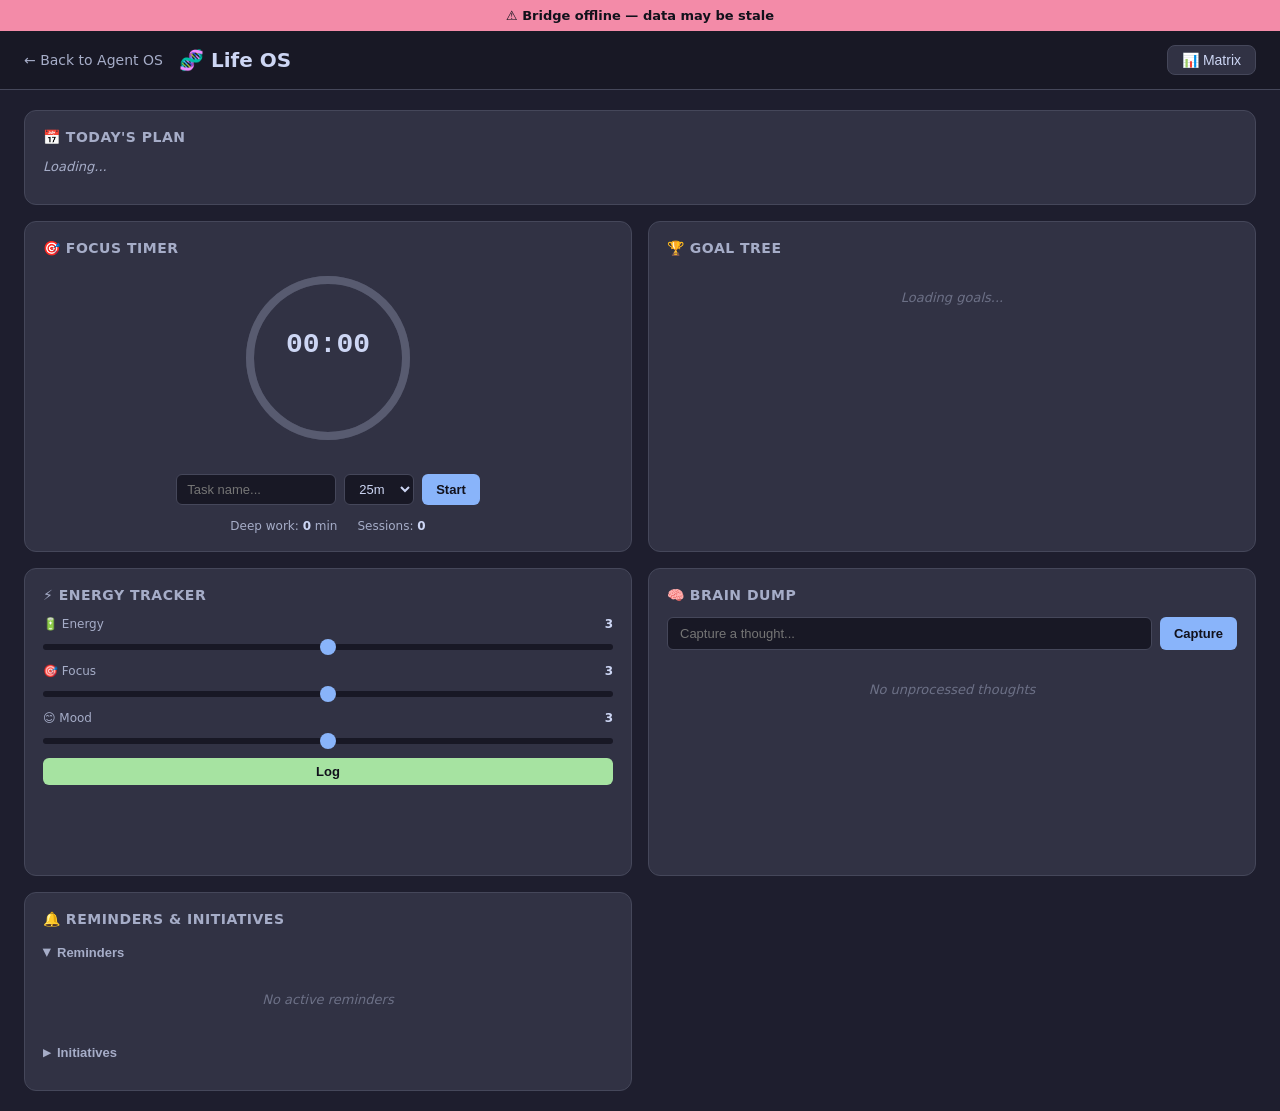
==== life.html @ 2ce08d7e "cache bust 1773994057" ====
<!DOCTYPE html>
<html lang="en">
<head>
<meta charset="UTF-8">
<meta name="viewport" content="width=device-width, initial-scale=1.0">
<title>🧬 Life OS</title>
<style>
*, *::before, *::after { box-sizing: border-box; margin: 0; padding: 0; }

:root {
  --base: #1e1e2e; --mantle: #181825; --crust: #11111b;
  --surface0: #313244; --surface1: #45475a; --surface2: #585b70;
  --text: #cdd6f4; --subtext: #a6adc8; --overlay: #6c7086;
  --blue: #89b4fa; --green: #a6e3a1; --red: #f38ba8;
  --purple: #cba6f7; --yellow: #f9e2af; --peach: #fab387;
  --teal: #94e2d5; --pink: #f5c2e7;
}

body {
  font-family: system-ui, -apple-system, sans-serif;
  background: var(--base); color: var(--text);
  min-height: 100vh;
}

/* ── Header ─────────────────────────────────────── */
.header {
  display: flex; align-items: center; gap: 16px;
  padding: 14px 24px; background: var(--mantle);
  border-bottom: 1px solid var(--surface1);
  position: sticky; top: 0; z-index: 100;
}
.header .back { color: var(--subtext); text-decoration: none; font-size: 14px; }
.header .back:hover { color: var(--text); }
.header .title { font-size: 20px; font-weight: 700; flex: 1; }
.header .matrix-btn {
  background: var(--surface0); border: 1px solid var(--surface1);
  color: var(--text); padding: 6px 14px; border-radius: 8px;
  cursor: pointer; font-size: 14px; transition: background .15s;
}
.header .matrix-btn:hover { background: var(--surface1); }
.header .matrix-btn.active { background: var(--blue); color: var(--crust); border-color: var(--blue); }

/* ── Offline Banner ─────────────────────────────── */
.offline-banner {
  display: none; background: var(--red); color: var(--crust);
  text-align: center; padding: 8px; font-size: 13px; font-weight: 600;
}
.offline-banner.show { display: block; }

/* ── Grid ───────────────────────────────────────── */
.grid {
  display: grid; gap: 16px; padding: 20px 24px; max-width: 1400px; margin: 0 auto;
  grid-template-columns: repeat(2, 1fr);
}
.grid.matrix-mode {
  grid-template-columns: repeat(2, 1fr);
  grid-template-rows: 1fr 1fr;
  height: calc(100vh - 100px);
}
.card {
  background: var(--surface0); border: 1px solid var(--surface1);
  border-radius: 12px; padding: 18px; overflow: hidden;
}
.card.wide { grid-column: span 2; }
.card h3 {
  font-size: 14px; text-transform: uppercase; letter-spacing: .5px;
  color: var(--subtext); margin-bottom: 14px; display: flex;
  align-items: center; gap: 8px;
}
.card h3 .badge {
  background: var(--red); color: var(--crust); border-radius: 10px;
  padding: 1px 7px; font-size: 11px; font-weight: 700;
}

/* ── Today's Plan ───────────────────────────────── */
.intentions { color: var(--subtext); font-size: 13px; margin-bottom: 12px; font-style: italic; }
.timeline { display: flex; flex-direction: column; gap: 4px; }
.time-block {
  display: flex; align-items: center; gap: 10px;
  padding: 6px 10px; border-radius: 6px; font-size: 13px;
  background: var(--mantle); border-left: 3px solid var(--surface2);
  transition: all .2s;
}
.time-block.current {
  border-left-color: var(--blue); background: rgba(137,180,250,.1);
  box-shadow: 0 0 12px rgba(137,180,250,.15);
}
.time-block .time { color: var(--overlay); min-width: 90px; font-size: 12px; font-family: monospace; }
.time-block .label { flex: 1; }
.time-block .cat {
  font-size: 10px; padding: 2px 6px; border-radius: 4px;
  background: var(--surface1); color: var(--subtext);
}

/* ── Focus Timer ────────────────────────────────── */
.focus-widget { text-align: center; }
.timer-ring { margin: 0 auto 12px; }
.timer-ring circle { fill: none; stroke-linecap: round; }
.timer-ring .bg { stroke: var(--surface1); }
.timer-ring .fg { stroke: var(--surface2); transition: stroke-dashoffset .5s linear; }
.timer-ring.active .fg { stroke: var(--purple); }
@keyframes pulse-ring { 0%,100%{ opacity:.6; } 50%{ opacity:1; } }
.timer-ring.active .fg { animation: pulse-ring 2s ease-in-out infinite; }
.timer-text { font-size: 28px; font-weight: 700; font-family: monospace; }
.timer-task { color: var(--purple); font-size: 13px; margin-top: 2px; }
.focus-controls { display: flex; gap: 8px; margin-top: 12px; justify-content: center; flex-wrap: wrap; }
.focus-controls input, .focus-controls select {
  background: var(--mantle); border: 1px solid var(--surface1);
  color: var(--text); padding: 6px 10px; border-radius: 6px; font-size: 13px;
}
.focus-controls input { flex: 1; min-width: 100px; max-width: 160px; }
.focus-controls select { width: 70px; }
.btn {
  background: var(--blue); color: var(--crust); border: none;
  padding: 6px 14px; border-radius: 6px; cursor: pointer;
  font-size: 13px; font-weight: 600; transition: opacity .15s;
}
.btn:hover { opacity: .85; }
.btn.danger { background: var(--red); }
.btn.green { background: var(--green); }
.focus-stats {
  display: flex; justify-content: center; gap: 20px;
  margin-top: 14px; font-size: 12px; color: var(--subtext);
}
.focus-stats span { font-weight: 700; color: var(--text); }

/* ── Goal Tree ──────────────────────────────────── */
.goal-tree { max-height: 380px; overflow-y: auto; }
.goal-item { margin-bottom: 6px; }
.goal-header {
  display: flex; align-items: center; gap: 8px;
  cursor: pointer; padding: 5px 8px; border-radius: 6px;
  font-size: 13px; transition: background .15s;
}
.goal-header:hover { background: var(--mantle); }
.goal-chevron {
  font-size: 10px; color: var(--overlay); transition: transform .2s;
  width: 14px; text-align: center;
}
.goal-chevron.open { transform: rotate(90deg); }
.goal-name { flex: 1; }
.goal-progress-bar {
  width: 60px; height: 6px; background: var(--mantle);
  border-radius: 3px; overflow: hidden;
}
.goal-progress-bar .fill { height: 100%; border-radius: 3px; transition: width .3s; }
.goal-children { padding-left: 20px; display: none; }
.goal-children.open { display: block; }
.task-item {
  display: flex; align-items: center; gap: 8px;
  padding: 4px 8px; font-size: 12px; border-radius: 4px;
  cursor: pointer;
}
.task-item:hover { background: var(--mantle); }
.task-check { width: 14px; height: 14px; border-radius: 3px; border: 1.5px solid var(--surface2); }
.task-item.done .task-check { background: var(--green); border-color: var(--green); }
.task-item.done .task-name { text-decoration: line-through; color: var(--overlay); }
.status-dot { width: 6px; height: 6px; border-radius: 50%; }
.status-dot.active { background: var(--green); }
.status-dot.blocked { background: var(--red); }
.status-dot.pending { background: var(--overlay); }

/* ── Energy Tracker ─────────────────────────────── */
.slider-group { margin-bottom: 10px; }
.slider-label { display: flex; justify-content: space-between; font-size: 12px; color: var(--subtext); margin-bottom: 4px; }
.slider-label .val { color: var(--text); font-weight: 700; }
input[type="range"] {
  -webkit-appearance: none; width: 100%; height: 6px;
  background: var(--mantle); border-radius: 3px; outline: none;
}
input[type="range"]::-webkit-slider-thumb {
  -webkit-appearance: none; width: 16px; height: 16px;
  border-radius: 50%; background: var(--blue); cursor: pointer;
}
.sparkline-container { margin-top: 12px; }
.sparkline-container svg { width: 100%; height: 50px; }
.sparkline-container path { fill: none; stroke-width: 1.5; stroke-linecap: round; }
.energy-insight { font-size: 11px; color: var(--overlay); margin-top: 6px; font-style: italic; }

/* ── Brain Dump ─────────────────────────────────── */
.dump-input { display: flex; gap: 8px; margin-bottom: 12px; }
.dump-input input {
  flex: 1; background: var(--mantle); border: 1px solid var(--surface1);
  color: var(--text); padding: 8px 12px; border-radius: 6px; font-size: 13px;
}
.dump-list { max-height: 260px; overflow-y: auto; }
.dump-item {
  display: flex; align-items: flex-start; gap: 8px;
  padding: 8px; border-radius: 6px; margin-bottom: 4px;
  background: var(--mantle); font-size: 13px;
}
.dump-item .text { flex: 1; }
.dump-item .ts { font-size: 10px; color: var(--overlay); white-space: nowrap; }
.dump-item .actions { display: flex; gap: 4px; }
.dump-item button {
  background: none; border: none; color: var(--overlay);
  cursor: pointer; font-size: 12px; padding: 2px 4px; border-radius: 3px;
}
.dump-item button:hover { color: var(--text); background: var(--surface1); }

/* ── Reminders + Initiatives ────────────────────── */
.section-toggle {
  display: flex; align-items: center; gap: 6px;
  cursor: pointer; font-size: 13px; font-weight: 600;
  color: var(--subtext); margin-bottom: 8px; padding: 4px 0;
  border: none; background: none; width: 100%;
}
.section-toggle:hover { color: var(--text); }
.section-toggle .chevron { font-size: 10px; transition: transform .2s; }
.section-toggle .chevron.open { transform: rotate(90deg); }
.section-content { display: none; margin-bottom: 14px; }
.section-content.open { display: block; }
.reminder-item {
  display: flex; align-items: center; gap: 8px;
  padding: 6px 8px; font-size: 13px; border-radius: 4px;
  margin-bottom: 2px;
}
.reminder-item:hover { background: var(--mantle); }
.priority-dot { width: 8px; height: 8px; border-radius: 50%; flex-shrink: 0; }
.priority-dot.high { background: var(--red); }
.priority-dot.medium { background: var(--yellow); }
.priority-dot.low { background: var(--green); }
.reminder-msg { flex: 1; }
.reminder-due { font-size: 11px; color: var(--overlay); white-space: nowrap; }
.initiative-item {
  padding: 6px 8px; font-size: 13px; border-radius: 4px;
  margin-bottom: 2px; color: var(--subtext);
}

/* ── Eisenhower Matrix ──────────────────────────── */
.matrix-grid { display: none; }
.matrix-grid.show {
  display: grid; grid-template-columns: 1fr 1fr;
  grid-template-rows: 1fr 1fr; gap: 12px;
  padding: 20px 24px; max-width: 1400px; margin: 0 auto;
  height: calc(100vh - 60px);
}
.matrix-cell {
  border-radius: 12px; padding: 16px; overflow-y: auto;
  border: 1px solid var(--surface1);
}
.matrix-cell h3 { font-size: 14px; margin-bottom: 10px; }
.matrix-cell.do { background: rgba(243,139,168,.08); border-color: rgba(243,139,168,.3); }
.matrix-cell.schedule { background: rgba(137,180,250,.08); border-color: rgba(137,180,250,.3); }
.matrix-cell.delegate { background: rgba(249,226,175,.08); border-color: rgba(249,226,175,.3); }
.matrix-cell.delete-q { background: rgba(88,91,112,.15); border-color: var(--surface1); }
.matrix-task {
  padding: 6px 8px; font-size: 13px; border-radius: 4px;
  margin-bottom: 4px; background: rgba(0,0,0,.2);
}
.matrix-task .deadline { font-size: 10px; color: var(--overlay); }

/* ── Empty State ────────────────────────────────── */
.empty { color: var(--overlay); font-size: 13px; text-align: center; padding: 20px 0; font-style: italic; }

/* ── Scrollbar ──────────────────────────────────── */
::-webkit-scrollbar { width: 6px; }
::-webkit-scrollbar-track { background: transparent; }
::-webkit-scrollbar-thumb { background: var(--surface1); border-radius: 3px; }

/* ── Responsive ─────────────────────────────────── */
@media (max-width: 768px) {
  .grid { grid-template-columns: 1fr; }
  .card.wide { grid-column: span 1; }
  .matrix-grid.show { grid-template-columns: 1fr; grid-template-rows: auto; height: auto; }
  .header { padding: 12px 16px; }
  .grid { padding: 12px 16px; }
}
</style>
</head>
<body>

<div class="offline-banner" id="offlineBanner">⚠ Bridge offline — data may be stale</div>

<div class="header">
  <a href="/app/" class="back">← Back to Agent OS</a>
  <div class="title">🧬 Life OS</div>
  <button class="matrix-btn" id="matrixToggle" onclick="toggleMatrix()">📊 Matrix</button>
</div>

<div class="grid" id="widgetGrid">
  <!-- Today's Plan -->
  <div class="card wide" id="planCard">
    <h3>📅 Today's Plan <span class="badge" id="reminderBadge" style="display:none">0</span></h3>
    <div class="intentions" id="planIntentions">Loading...</div>
    <div class="timeline" id="planTimeline"></div>
  </div>

  <!-- Focus Timer -->
  <div class="card" id="focusCard">
    <h3>🎯 Focus Timer</h3>
    <div class="focus-widget">
      <svg class="timer-ring" id="timerRing" width="176" height="176" viewBox="0 0 176 176">
        <circle class="bg" cx="88" cy="88" r="78" stroke-width="8"/>
        <circle class="fg" id="timerArc" cx="88" cy="88" r="78" stroke-width="8"
          stroke-dasharray="490" stroke-dashoffset="0"
          transform="rotate(-90 88 88)"/>
        <text x="88" y="82" text-anchor="middle" fill="var(--text)" class="timer-text" font-size="28" font-weight="700" font-family="monospace" id="timerDisplay">00:00</text>
        <text x="88" y="102" text-anchor="middle" fill="var(--purple)" font-size="13" id="timerTaskLabel"></text>
      </svg>
      <div class="focus-controls" id="focusStart">
        <input type="text" id="focusTaskInput" placeholder="Task name...">
        <select id="focusDuration">
          <option value="25">25m</option>
          <option value="45">45m</option>
          <option value="90">90m</option>
        </select>
        <button class="btn" onclick="startFocus()">Start</button>
      </div>
      <div class="focus-controls" id="focusStop" style="display:none">
        <button class="btn danger" onclick="stopFocus()">Stop</button>
      </div>
      <div class="focus-stats">
        <div>Deep work: <span id="deepWorkMin">0</span> min</div>
        <div>Sessions: <span id="sessionCount">0</span></div>
      </div>
    </div>
  </div>

  <!-- Goal Tree -->
  <div class="card" id="goalCard">
    <h3>🏆 Goal Tree</h3>
    <div class="goal-tree" id="goalTree"><div class="empty">Loading goals...</div></div>
  </div>

  <!-- Energy Tracker -->
  <div class="card" id="energyCard">
    <h3>⚡ Energy Tracker</h3>
    <div class="slider-group">
      <div class="slider-label"><span>🔋 Energy</span><span class="val" id="energyVal">3</span></div>
      <input type="range" min="1" max="5" value="3" id="energySlider" oninput="document.getElementById('energyVal').textContent=this.value">
    </div>
    <div class="slider-group">
      <div class="slider-label"><span>🎯 Focus</span><span class="val" id="focusVal">3</span></div>
      <input type="range" min="1" max="5" value="3" id="focusSlider" oninput="document.getElementById('focusVal').textContent=this.value">
    </div>
    <div class="slider-group">
      <div class="slider-label"><span>😊 Mood</span><span class="val" id="moodVal">3</span></div>
      <input type="range" min="1" max="5" value="3" id="moodSlider" oninput="document.getElementById('moodVal').textContent=this.value">
    </div>
    <button class="btn green" onclick="logEnergy()" style="width:100%">Log</button>
    <div class="sparkline-container" id="sparklines">
      <svg viewBox="0 0 200 50" preserveAspectRatio="none">
        <path id="sparkEnergy" stroke="var(--yellow)" d=""/>
        <path id="sparkFocus" stroke="var(--blue)" d=""/>
        <path id="sparkMood" stroke="var(--pink)" d=""/>
      </svg>
    </div>
    <div class="energy-insight" id="energyInsight"></div>
  </div>

  <!-- Brain Dump -->
  <div class="card" id="brainCard">
    <h3>🧠 Brain Dump</h3>
    <div class="dump-input">
      <input type="text" id="dumpInput" placeholder="Capture a thought..." onkeydown="if(event.key==='Enter')captureDump()">
      <button class="btn" onclick="captureDump()">Capture</button>
    </div>
    <div class="dump-list" id="dumpList"><div class="empty">No unprocessed thoughts</div></div>
  </div>

  <!-- Reminders + Initiatives -->
  <div class="card" id="remindersCard">
    <h3>🔔 Reminders & Initiatives</h3>
    <button class="section-toggle" onclick="toggleSection('reminders')">
      <span class="chevron open" id="remindersChevron">▶</span> Reminders
    </button>
    <div class="section-content open" id="remindersContent">
      <div class="empty">No active reminders</div>
    </div>
    <button class="section-toggle" onclick="toggleSection('initiatives')">
      <span class="chevron" id="initiativesChevron">▶</span> Initiatives
    </button>
    <div class="section-content" id="initiativesContent">
      <div class="empty">No queued initiatives</div>
    </div>
  </div>
</div>

<!-- Eisenhower Matrix -->
<div class="matrix-grid" id="matrixGrid">
  <div class="matrix-cell do">
    <h3>🔴 DO — Urgent & Important</h3>
    <div id="matrixDo"></div>
  </div>
  <div class="matrix-cell schedule">
    <h3>🔵 SCHEDULE — Important</h3>
    <div id="matrixSchedule"></div>
  </div>
  <div class="matrix-cell delegate">
    <h3>🟡 DELEGATE — Urgent</h3>
    <div id="matrixDelegate"></div>
  </div>
  <div class="matrix-cell delete-q">
    <h3>⚫ DELETE — Neither</h3>
    <div id="matrixDelete"></div>
  </div>
</div>

<script>
'use strict';

// ── Bridge API Client ──────────────────────────────
const Bridge = {
  async _fetch(path, opts = {}) {
    const resp = await fetch(path, { ...opts, headers: { 'Content-Type': 'application/json', ...(opts.headers || {}) } });
    if (!resp.ok) throw new Error(`API ${resp.status}`);
    return resp.json();
  },
  getLifeDashboard()        { return this._fetch('/api/life/dashboard'); },
  getLifeGoals()            { return this._fetch('/api/life/goals'); },
  getLifeFocus()            { return this._fetch('/api/life/focus'); },
  getLifeBrainDumps()       { return this._fetch('/api/life/brain-dumps'); },
  getLifeEnergy()           { return this._fetch('/api/life/energy'); },
  postLifeFocusStart(task, duration) { return this._fetch('/api/life/focus/start', { method:'POST', body: JSON.stringify({task, duration}) }); },
  postLifeFocusStop()       { return this._fetch('/api/life/focus/stop', { method:'POST', body: '{}' }); },
  postLifeEnergy(energy, focus, mood) { return this._fetch('/api/life/energy', { method:'POST', body: JSON.stringify({energy, focus, mood}) }); },
  postLifeBrainDump(text)   { return this._fetch('/api/life/brain-dump', { method:'POST', body: JSON.stringify({text}) }); },
};

// ── State ──────────────────────────────────────────
let allGoals = [];
let allTasks = [];
let dashboardData = null;
let focusActive = false;
let focusEndTime = 0;
let focusInterval = null;
let matrixVisible = false;
const CIRCUMFERENCE = 2 * Math.PI * 78; // ~490

// ── Init ───────────────────────────────────────────
document.getElementById('timerArc').setAttribute('stroke-dasharray', CIRCUMFERENCE);
document.getElementById('timerArc').setAttribute('stroke-dashoffset', '0');

async function init() {
  await loadDashboard();
  setInterval(loadDashboard, 30000);
}

async function loadDashboard() {
  try {
    const [dash, goals, focus, dumps, energy] = await Promise.all([
      Bridge.getLifeDashboard(),
      Bridge.getLifeGoals(),
      Bridge.getLifeFocus(),
      Bridge.getLifeBrainDumps(),
      Bridge.getLifeEnergy(),
    ]);
    // Merge into a unified data object the renderers expect
    dashboardData = {
      ...dash,
      goals: goals.goals || [],
      projects: goals.projects || [],
      tasks: goals.tasks || [],
      focus: focus,
      brain_dumps: Array.isArray(dumps) ? dumps : dumps?.dumps || [],
      reminders: dash.dueReminders || [],
      initiatives: dash.initiatives || [],
      energy: { readings: Array.isArray(energy) ? energy : energy?.readings || [] },
    };
    document.getElementById('offlineBanner').classList.remove('show');
    renderPlan(dashboardData);
    renderFocusStats(dashboardData);
    renderGoals(dashboardData);
    renderEnergy(dashboardData);
    renderBrainDumps(dashboardData);
    renderReminders(dashboardData);
    if (matrixVisible) renderMatrix();
  } catch (e) {
    console.error('Dashboard load failed:', e);
    document.getElementById('offlineBanner').classList.add('show');
  }
}

// ── Today's Plan ───────────────────────────────────
function renderPlan(d) {
  const schedule = d.schedule || [];
  const reminders = d.reminders || [];
  const plans = d.plans || d.daily_plans || [];

  // Intentions
  const intentEl = document.getElementById('planIntentions');
  const dailyPlan = d.dailyPlan;
  if (dailyPlan?.intentions?.length) {
    intentEl.textContent = Array.isArray(dailyPlan.intentions) ? dailyPlan.intentions.join(' · ') : dailyPlan.intentions;
  } else if (plans.length && plans[0]?.intentions) {
    intentEl.textContent = plans[0].intentions;
  } else {
    intentEl.textContent = 'No intentions set for today.';
  }

  // Reminder badge
  const badge = document.getElementById('reminderBadge');
  if (reminders.length > 0) {
    badge.textContent = reminders.length;
    badge.style.display = 'inline';
  } else {
    badge.style.display = 'none';
  }

  // Timeline
  const timeline = document.getElementById('planTimeline');
  if (!schedule.length) {
    timeline.innerHTML = '<div class="empty">No time blocks scheduled</div>';
    return;
  }
  const now = new Date();
  timeline.innerHTML = schedule.map(b => {
    const start = b.start_time || b.start || '';
    const end = b.end_time || b.end || '';
    const isCurrent = isCurrentBlock(start, end, now);
    const cat = b.category || b.type || '';
    return `<div class="time-block${isCurrent ? ' current' : ''}">
      <span class="time">${formatTime(start)} – ${formatTime(end)}</span>
      <span class="label">${b.task || b.title || b.label || 'Block'}</span>
      ${cat ? `<span class="cat">${cat}</span>` : ''}
    </div>`;
  }).join('');
}

function isCurrentBlock(start, end, now) {
  try {
    const s = parseTime(start), e = parseTime(end);
    const mins = now.getHours() * 60 + now.getMinutes();
    return mins >= s && mins < e;
  } catch { return false; }
}

function parseTime(t) {
  if (!t) return 0;
  const m = t.match(/(\d{1,2}):(\d{2})/);
  return m ? parseInt(m[1]) * 60 + parseInt(m[2]) : 0;
}

function formatTime(t) {
  if (!t) return '--:--';
  const m = t.match(/(\d{1,2}):(\d{2})/);
  return m ? `${m[1].padStart(2,'0')}:${m[2]}` : t;
}

// ── Focus Timer ────────────────────────────────────
function renderFocusStats(d) {
  const focus = d.focus || {};
  const sessions = focus.sessions || [];
  const stats = d.focusStats || {};
  const deepMin = stats.deepWorkMin || sessions.reduce((s, f) => s + (f.actual_min || f.duration_min || 0), 0);
  document.getElementById('deepWorkMin').textContent = deepMin;
  document.getElementById('sessionCount').textContent = stats.sessionsToday || sessions.length;

  // If there's an active session from the server
  const current = focus.current;
  if (current && !focusActive) {
    const endsAt = new Date(current.ends_at).getTime();
    const remaining = endsAt - Date.now();
    if (remaining > 0) {
      focusActive = true;
      focusEndTime = endsAt;
      document.getElementById('timerTaskLabel').textContent = current.task || '';
      document.getElementById('timerRing').classList.add('active');
      document.getElementById('focusStart').style.display = 'none';
      document.getElementById('focusStop').style.display = 'flex';
      startTimerInterval(current.duration_min || 25);
    }
  }
}

async function startFocus() {
  const task = document.getElementById('focusTaskInput').value.trim() || 'Deep work';
  const duration = parseInt(document.getElementById('focusDuration').value);
  try {
    await Bridge.postLifeFocusStart(task, duration);
    focusActive = true;
    focusEndTime = Date.now() + duration * 60000;
    document.getElementById('timerTaskLabel').textContent = task;
    document.getElementById('timerRing').classList.add('active');
    document.getElementById('focusStart').style.display = 'none';
    document.getElementById('focusStop').style.display = 'flex';
    startTimerInterval(duration);
  } catch (e) {
    console.error('Focus start failed:', e);
  }
}

function startTimerInterval(totalMin) {
  const totalMs = totalMin * 60000;
  if (focusInterval) clearInterval(focusInterval);
  focusInterval = setInterval(() => {
    const remaining = Math.max(0, focusEndTime - Date.now());
    const mins = Math.floor(remaining / 60000);
    const secs = Math.floor((remaining % 60000) / 1000);
    document.getElementById('timerDisplay').textContent = `${String(mins).padStart(2,'0')}:${String(secs).padStart(2,'0')}`;
    const progress = 1 - (remaining / totalMs);
    document.getElementById('timerArc').setAttribute('stroke-dashoffset', CIRCUMFERENCE * (1 - progress));
    if (remaining <= 0) {
      stopFocus();
    }
  }, 500);
}

async function stopFocus() {
  if (focusInterval) clearInterval(focusInterval);
  focusInterval = null;
  focusActive = false;
  document.getElementById('timerDisplay').textContent = '00:00';
  document.getElementById('timerArc').setAttribute('stroke-dashoffset', '0');
  document.getElementById('timerRing').classList.remove('active');
  document.getElementById('timerTaskLabel').textContent = '';
  document.getElementById('focusStart').style.display = 'flex';
  document.getElementById('focusStop').style.display = 'none';
  try { await Bridge.postLifeFocusStop(); } catch(e) { console.error('Focus stop failed:', e); }
  loadDashboard();
}

// ── Goal Tree ──────────────────────────────────────
function renderGoals(d) {
  // Data is flat: d.goals[], d.projects[] (with goal_id), d.tasks[] (with project_id)
  const goals = d.goals || [];
  const projects = d.projects || [];
  const tasks = d.tasks || [];
  allGoals = goals;
  allTasks = tasks;
  const container = document.getElementById('goalTree');
  if (!goals.length) { container.innerHTML = '<div class="empty">No goals defined</div>'; return; }

  container.innerHTML = goals.map((g, gi) => {
    const gProjects = projects.filter(p => p.goal_id === g.id || (g.children || []).includes(p.id));
    const status = g.status || 'active';
    const statusColor = status === 'blocked' ? 'var(--red)' : status === 'active' ? 'var(--green)' : 'var(--overlay)';
    const gId = `g${gi}`;

    let projHtml = '';
    let totalTasks = 0, doneTasks = 0;

    gProjects.forEach((proj, pi) => {
      const pTasks = tasks.filter(t => t.project_id === proj.id || (proj.children || []).includes(t.id));
      const pDone = pTasks.filter(t => t.status === 'completed' || t.status === 'done').length;
      totalTasks += pTasks.length;
      doneTasks += pDone;
      const pPct = pTasks.length ? Math.round((pDone / pTasks.length) * 100) : 0;
      const pId = `${gId}-p${pi}`;

      const taskHtml = pTasks.map(t => {
        const done = t.status === 'completed' || t.status === 'done';
        return `<div class="task-item ${done ? 'done' : ''}">
          <div class="task-check"></div>
          <span class="task-name">${escHtml(t.title || t.name || 'Task')}</span>
        </div>`;
      }).join('');

      projHtml += `<div class="goal-item" style="margin-left:12px">
        <div class="goal-header" onclick="toggleGoal('${pId}')">
          ${pTasks.length ? `<span class="goal-chevron" id="chev-${pId}">▶</span>` : '<span style="width:14px"></span>'}
          <span class="goal-name">${escHtml(proj.title || proj.name || 'Project')}</span>
          <div class="goal-progress-bar"><div class="fill" style="width:${pPct}%;background:var(--accent)"></div></div>
          <span style="font-size:11px;color:var(--text-muted);margin-left:6px">${pPct}%</span>
        </div>
        ${pTasks.length ? `<div class="goal-children" id="children-${pId}">${taskHtml}</div>` : ''}
      </div>`;
    });

    const gPct = totalTasks ? Math.round((doneTasks / totalTasks) * 100) : 0;

    return `<div class="goal-item">
      <div class="goal-header" onclick="toggleGoal('${gId}')">
        ${gProjects.length ? `<span class="goal-chevron" id="chev-${gId}">▶</span>` : '<span style="width:14px"></span>'}
        <span class="status-dot ${status}"></span>
        <span class="goal-name">${escHtml(g.title || g.name || 'Goal')}</span>
        <div class="goal-progress-bar"><div class="fill" style="width:${gPct}%;background:${statusColor}"></div></div>
      </div>
      <div class="goal-children" id="children-${gId}">${projHtml}</div>
    </div>`;
  }).join('');
}

function toggleGoal(id) {
  const children = document.getElementById(`children-${id}`);
  const chev = document.getElementById(`chev-${id}`);
  if (!children) return;
  children.classList.toggle('open');
  chev.classList.toggle('open');
}

// ── Energy Tracker ─────────────────────────────────
function renderEnergy(d) {
  const energy = d.energy || {};
  const readings = energy.readings || d.energyTrend || [];
  renderSparklines(readings);

  // Insight
  const insight = document.getElementById('energyInsight');
  if (readings.length >= 3) {
    // Find peak hour
    const byHour = {};
    readings.forEach(r => {
      const h = r.hour != null ? r.hour : new Date(r.timestamp).getUTCHours();
      if (!byHour[h]) byHour[h] = [];
      byHour[h].push(r.energy || 3);
    });
    let peakHour = 0, peakAvg = 0;
    for (const [h, vals] of Object.entries(byHour)) {
      const avg = vals.reduce((a, b) => a + b, 0) / vals.length;
      if (avg > peakAvg) { peakAvg = avg; peakHour = parseInt(h); }
    }
    const label = peakHour > 12 ? `${peakHour - 12}pm` : peakHour === 12 ? '12pm' : `${peakHour}am`;
    const avgE = (readings.slice(-3).reduce((s,r) => s + (r.energy || 3), 0) / Math.min(3, readings.length)).toFixed(1);
    insight.textContent = `Peak performance around ${label} — energy ${avgE}/5, focus ${(readings.slice(-3).reduce((s,r) => s + (r.focus || 3), 0) / Math.min(3, readings.length)).toFixed(0)}/5`;
  } else {
    insight.textContent = readings.length ? 'Log more readings for pattern insights' : 'No readings yet — start logging!';
  }
}

function renderSparklines(readings) {
  if (!readings.length) return;
  const last = readings.slice(-20);
  const w = 200, h = 50, pad = 4;
  const xStep = last.length > 1 ? (w - pad * 2) / (last.length - 1) : 0;

  ['energy', 'focus', 'mood'].forEach(key => {
    const pathEl = document.getElementById(`spark${key.charAt(0).toUpperCase() + key.slice(1)}`);
    const vals = last.map(r => r[key] || 3);
    const points = vals.map((v, i) => `${pad + i * xStep},${h - pad - ((v - 1) / 4) * (h - pad * 2)}`);
    pathEl.setAttribute('d', 'M' + points.join(' L'));
  });
}

async function logEnergy() {
  const e = parseInt(document.getElementById('energySlider').value);
  const f = parseInt(document.getElementById('focusSlider').value);
  const m = parseInt(document.getElementById('moodSlider').value);
  try {
    await Bridge.postLifeEnergy(e, f, m);
    loadDashboard();
  } catch (err) { console.error('Energy log failed:', err); }
}

// ── Brain Dump ─────────────────────────────────────
function renderBrainDumps(d) {
  const dumps = d.brain_dumps || d.brainDumps || [];
  const list = document.getElementById('dumpList');
  if (!dumps.length) { list.innerHTML = '<div class="empty">No unprocessed thoughts</div>'; return; }
  list.innerHTML = dumps.map((dump, i) => {
    const ts = dump.timestamp || dump.created_at || '';
    const relative = ts ? relativeTime(ts) : '';
    return `<div class="dump-item" id="dump-${i}">
      <div class="text">${escHtml(dump.text || dump.content || '')}</div>
      <div class="ts">${relative}</div>
      <div class="actions">
        <button title="Convert to task" onclick="alert('Convert to task: coming soon')">→</button>
        <button title="Dismiss" onclick="dismissDump(${i})">×</button>
      </div>
    </div>`;
  }).join('');
}

async function captureDump() {
  const input = document.getElementById('dumpInput');
  const text = input.value.trim();
  if (!text) return;
  input.value = '';
  try {
    await Bridge.postLifeBrainDump(text);
    loadDashboard();
  } catch (e) { console.error('Brain dump failed:', e); }
}

function dismissDump(i) {
  const el = document.getElementById(`dump-${i}`);
  if (el) el.remove();
  // Check if list is now empty
  const list = document.getElementById('dumpList');
  if (!list.children.length) list.innerHTML = '<div class="empty">No unprocessed thoughts</div>';
}

// ── Reminders + Initiatives ────────────────────────
function renderReminders(d) {
  const reminders = d.reminders || [];
  const initiatives = d.initiatives || d.queue || [];

  const rc = document.getElementById('remindersContent');
  if (!reminders.length) {
    rc.innerHTML = '<div class="empty">No active reminders</div>';
  } else {
    rc.innerHTML = reminders.map(r => {
      const pri = r.priority || 'medium';
      const due = r.due || r.due_at || r.time || '';
      return `<div class="reminder-item">
        <span class="priority-dot ${pri}"></span>
        <span class="reminder-msg">${escHtml(r.message || r.text || '')}</span>
        <span class="reminder-due">${due ? relativeTime(due) : ''}</span>
      </div>`;
    }).join('');
  }

  const ic = document.getElementById('initiativesContent');
  if (!initiatives.length) {
    ic.innerHTML = '<div class="empty">No queued initiatives</div>';
  } else {
    ic.innerHTML = initiatives.map(i =>
      `<div class="initiative-item">${escHtml(i.text || i.observation || i.message || '')}</div>`
    ).join('');
  }
}

function toggleSection(name) {
  const content = document.getElementById(`${name}Content`);
  const chevron = document.getElementById(`${name}Chevron`);
  content.classList.toggle('open');
  chevron.classList.toggle('open');
}

// ── Eisenhower Matrix ──────────────────────────────
function toggleMatrix() {
  matrixVisible = !matrixVisible;
  const btn = document.getElementById('matrixToggle');
  const grid = document.getElementById('widgetGrid');
  const matrix = document.getElementById('matrixGrid');

  if (matrixVisible) {
    btn.classList.add('active');
    grid.style.display = 'none';
    matrix.classList.add('show');
    renderMatrix();
  } else {
    btn.classList.remove('active');
    grid.style.display = 'grid';
    matrix.classList.remove('show');
  }
}

function renderMatrix() {
  if (!dashboardData) return;
  const goals = dashboardData.goals || [];
  const projects = dashboardData.projects || [];
  const matrixTasks = (dashboardData.tasks || []).filter(t => t.status !== 'completed' && t.status !== 'done').map(t => {
    const proj = projects.find(p => p.id === t.project_id);
    const goal = proj ? goals.find(g => g.id === proj.goal_id || (g.children || []).includes(proj.id)) : null;
    return { ...t, _goalActive: goal?.status === 'active' };
  });

  const now = Date.now();
  const day = 24 * 60 * 60 * 1000;

  const doQ = [], scheduleQ = [], delegateQ = [], deleteQ = [];
  matrixTasks.forEach(t => {
    const deadline = t.deadline || t.due || '';
    const isUrgent = deadline && (new Date(deadline).getTime() - now) < day;
    const isImportant = t._goalActive;

    const item = `<div class="matrix-task">
      ${escHtml(t.title || t.name || 'Task')}
      ${deadline ? `<div class="deadline">${relativeTime(deadline)}</div>` : ''}
    </div>`;

    if (isUrgent && isImportant) doQ.push(item);
    else if (!isUrgent && isImportant) scheduleQ.push(item);
    else if (isUrgent && !isImportant) delegateQ.push(item);
    else deleteQ.push(item);
  });

  document.getElementById('matrixDo').innerHTML = doQ.join('') || '<div class="empty">Nothing urgent & important</div>';
  document.getElementById('matrixSchedule').innerHTML = scheduleQ.join('') || '<div class="empty">Nothing to schedule</div>';
  document.getElementById('matrixDelegate').innerHTML = delegateQ.join('') || '<div class="empty">Nothing to delegate</div>';
  document.getElementById('matrixDelete').innerHTML = deleteQ.join('') || '<div class="empty">Nothing to delete</div>';
}

// ── Utilities ──────────────────────────────────────
function escHtml(s) {
  const d = document.createElement('div');
  d.textContent = s;
  return d.innerHTML;
}

function relativeTime(ts) {
  try {
    const d = new Date(ts);
    if (isNaN(d.getTime())) return ts;
    const diff = d.getTime() - Date.now();
    const absDiff = Math.abs(diff);
    const mins = Math.floor(absDiff / 60000);
    const hours = Math.floor(absDiff / 3600000);
    const days = Math.floor(absDiff / 86400000);

    let label;
    if (mins < 1) label = 'now';
    else if (mins < 60) label = `${mins}m`;
    else if (hours < 24) label = `${hours}h`;
    else label = `${days}d`;

    return diff < 0 ? `${label} ago` : `in ${label}`;
  } catch { return ts; }
}

// ── Boot ───────────────────────────────────────────
init();
</script>
</body>
</html>
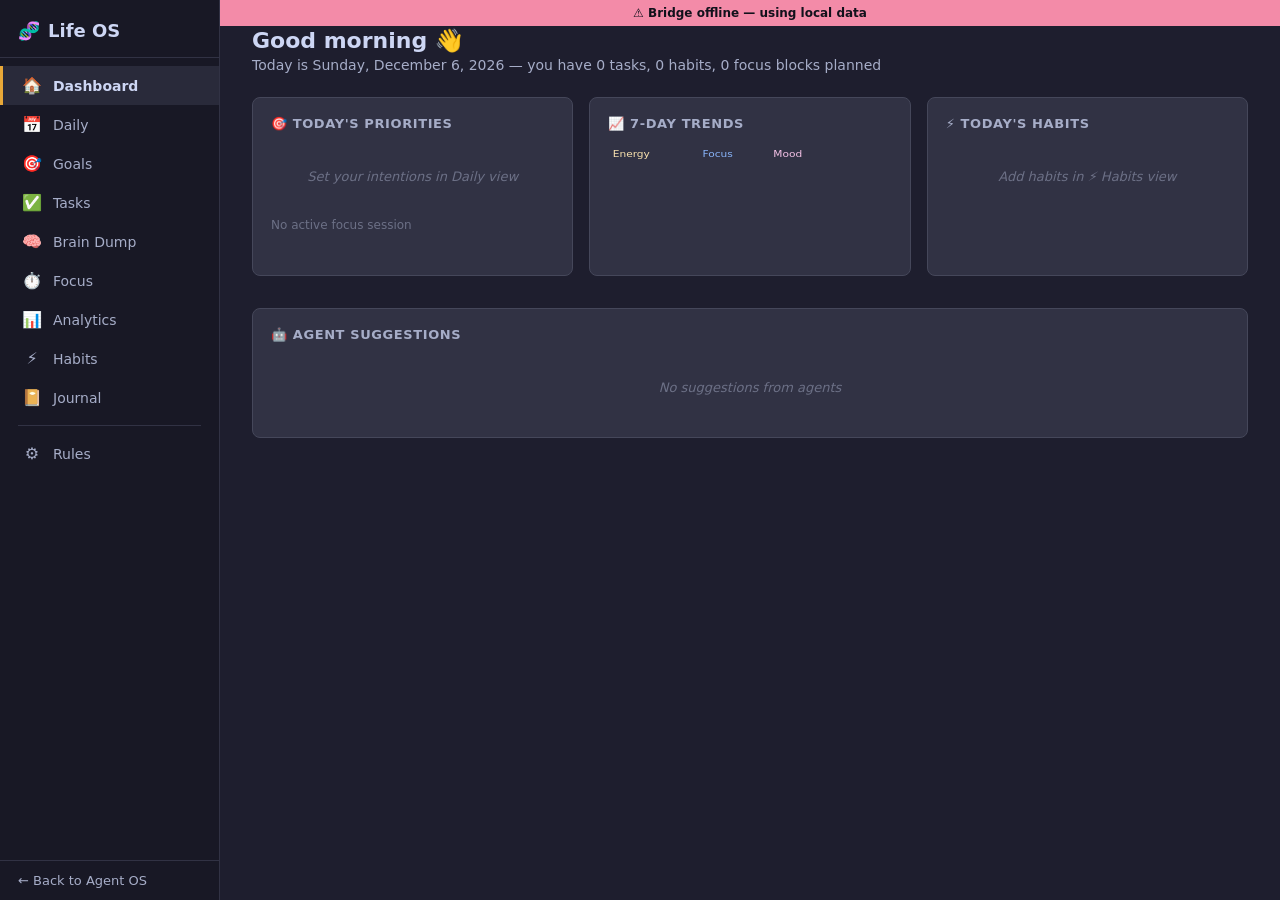
==== commit 2320a72a: "feat: Life OS mega-rebuild — 10 pages, GTD tasks, goals hierarchy, focus timer, habits, journal, age" ====
--- a/life.html
+++ b/life.html
@@ -8,890 +8,2074 @@
 *, *::before, *::after { box-sizing: border-box; margin: 0; padding: 0; }
 
 :root {
-  --base: #1e1e2e; --mantle: #181825; --crust: #11111b;
+  --bg-base: #1e1e2e; --bg-mantle: #181825; --bg-crust: #11111b;
   --surface0: #313244; --surface1: #45475a; --surface2: #585b70;
-  --text: #cdd6f4; --subtext: #a6adc8; --overlay: #6c7086;
+  --text: #cdd6f4; --subtext0: #a6adc8; --subtext1: #bac2de;
+  --overlay0: #6c7086; --overlay1: #7f849c;
   --blue: #89b4fa; --green: #a6e3a1; --red: #f38ba8;
   --purple: #cba6f7; --yellow: #f9e2af; --peach: #fab387;
-  --teal: #94e2d5; --pink: #f5c2e7;
-}
-
+  --teal: #94e2d5; --pink: #f5c2e7; --mauve: #cba6f7;
+  --gold: #E8A838; --sky: #89dceb; --flamingo: #f2cdcd;
+  --sidebar-w: 220px;
+}
+
+html, body { height: 100%; }
 body {
-  font-family: system-ui, -apple-system, sans-serif;
-  background: var(--base); color: var(--text);
-  min-height: 100vh;
-}
-
-/* ── Header ─────────────────────────────────────── */
-.header {
-  display: flex; align-items: center; gap: 16px;
-  padding: 14px 24px; background: var(--mantle);
-  border-bottom: 1px solid var(--surface1);
-  position: sticky; top: 0; z-index: 100;
-}
-.header .back { color: var(--subtext); text-decoration: none; font-size: 14px; }
-.header .back:hover { color: var(--text); }
-.header .title { font-size: 20px; font-weight: 700; flex: 1; }
-.header .matrix-btn {
-  background: var(--surface0); border: 1px solid var(--surface1);
-  color: var(--text); padding: 6px 14px; border-radius: 8px;
-  cursor: pointer; font-size: 14px; transition: background .15s;
-}
-.header .matrix-btn:hover { background: var(--surface1); }
-.header .matrix-btn.active { background: var(--blue); color: var(--crust); border-color: var(--blue); }
-
-/* ── Offline Banner ─────────────────────────────── */
-.offline-banner {
-  display: none; background: var(--red); color: var(--crust);
-  text-align: center; padding: 8px; font-size: 13px; font-weight: 600;
-}
-.offline-banner.show { display: block; }
-
-/* ── Grid ───────────────────────────────────────── */
-.grid {
-  display: grid; gap: 16px; padding: 20px 24px; max-width: 1400px; margin: 0 auto;
-  grid-template-columns: repeat(2, 1fr);
-}
-.grid.matrix-mode {
-  grid-template-columns: repeat(2, 1fr);
-  grid-template-rows: 1fr 1fr;
-  height: calc(100vh - 100px);
-}
+  font-family: system-ui, -apple-system, 'Segoe UI', sans-serif;
+  background: var(--bg-base); color: var(--text);
+  display: flex; overflow: hidden;
+}
+
+/* ── Sidebar ──────────────────────────────────── */
+.sidebar {
+  width: var(--sidebar-w); min-width: var(--sidebar-w);
+  background: var(--bg-mantle); border-right: 1px solid var(--surface0);
+  display: flex; flex-direction: column; height: 100vh;
+  overflow-y: auto; z-index: 200;
+}
+.sidebar-brand {
+  padding: 20px 18px 16px; font-size: 18px; font-weight: 700;
+  border-bottom: 1px solid var(--surface0); display: flex; align-items: center; gap: 8px;
+}
+.sidebar-brand span { color: var(--gold); }
+.sidebar-nav { flex: 1; padding: 8px 0; display: flex; flex-direction: column; }
+.nav-item {
+  display: flex; align-items: center; gap: 10px;
+  padding: 10px 18px; font-size: 14px; cursor: pointer;
+  color: var(--subtext0); border-left: 3px solid transparent;
+  transition: all .15s; text-decoration: none; user-select: none;
+}
+.nav-item:hover { color: var(--text); background: rgba(69,71,90,.3); }
+.nav-item.active {
+  color: var(--text); border-left-color: var(--gold);
+  background: rgba(69,71,90,.4); font-weight: 600;
+}
+.nav-item .icon { font-size: 16px; width: 22px; text-align: center; }
+.nav-item .badge {
+  margin-left: auto; background: var(--red); color: var(--bg-crust);
+  border-radius: 10px; padding: 1px 7px; font-size: 11px; font-weight: 700;
+}
+.nav-divider { height: 1px; background: var(--surface0); margin: 8px 18px; }
+.nav-back {
+  padding: 12px 18px; border-top: 1px solid var(--surface0);
+  margin-top: auto;
+}
+.nav-back a {
+  color: var(--subtext0); text-decoration: none; font-size: 13px;
+  display: flex; align-items: center; gap: 6px; transition: color .15s;
+}
+.nav-back a:hover { color: var(--text); }
+
+/* ── Main Content ─────────────────────────────── */
+.main {
+  flex: 1; overflow-y: auto; overflow-x: hidden;
+  height: 100vh; position: relative;
+}
+.page {
+  display: none; padding: 28px 32px; min-height: 100%;
+  animation: fadeIn .2s ease;
+}
+.page.active { display: block; }
+@keyframes fadeIn { from { opacity: 0; transform: translateY(4px); } to { opacity: 1; transform: translateY(0); } }
+
+.page-header {
+  margin-bottom: 24px;
+}
+.page-header h1 { font-size: 22px; font-weight: 700; margin-bottom: 4px; }
+.page-header .subtitle { font-size: 14px; color: var(--subtext0); }
+
+/* ── Cards ────────────────────────────────────── */
 .card {
   background: var(--surface0); border: 1px solid var(--surface1);
-  border-radius: 12px; padding: 18px; overflow: hidden;
-}
-.card.wide { grid-column: span 2; }
+  border-radius: 8px; padding: 18px; margin-bottom: 16px;
+}
 .card h3 {
-  font-size: 14px; text-transform: uppercase; letter-spacing: .5px;
-  color: var(--subtext); margin-bottom: 14px; display: flex;
+  font-size: 13px; text-transform: uppercase; letter-spacing: .6px;
+  color: var(--subtext0); margin-bottom: 14px; display: flex;
   align-items: center; gap: 8px;
 }
-.card h3 .badge {
-  background: var(--red); color: var(--crust); border-radius: 10px;
-  padding: 1px 7px; font-size: 11px; font-weight: 700;
-}
-
-/* ── Today's Plan ───────────────────────────────── */
-.intentions { color: var(--subtext); font-size: 13px; margin-bottom: 12px; font-style: italic; }
-.timeline { display: flex; flex-direction: column; gap: 4px; }
-.time-block {
-  display: flex; align-items: center; gap: 10px;
-  padding: 6px 10px; border-radius: 6px; font-size: 13px;
-  background: var(--mantle); border-left: 3px solid var(--surface2);
-  transition: all .2s;
-}
-.time-block.current {
-  border-left-color: var(--blue); background: rgba(137,180,250,.1);
-  box-shadow: 0 0 12px rgba(137,180,250,.15);
-}
-.time-block .time { color: var(--overlay); min-width: 90px; font-size: 12px; font-family: monospace; }
-.time-block .label { flex: 1; }
-.time-block .cat {
-  font-size: 10px; padding: 2px 6px; border-radius: 4px;
-  background: var(--surface1); color: var(--subtext);
-}
-
-/* ── Focus Timer ────────────────────────────────── */
-.focus-widget { text-align: center; }
-.timer-ring { margin: 0 auto 12px; }
-.timer-ring circle { fill: none; stroke-linecap: round; }
-.timer-ring .bg { stroke: var(--surface1); }
-.timer-ring .fg { stroke: var(--surface2); transition: stroke-dashoffset .5s linear; }
-.timer-ring.active .fg { stroke: var(--purple); }
-@keyframes pulse-ring { 0%,100%{ opacity:.6; } 50%{ opacity:1; } }
-.timer-ring.active .fg { animation: pulse-ring 2s ease-in-out infinite; }
-.timer-text { font-size: 28px; font-weight: 700; font-family: monospace; }
-.timer-task { color: var(--purple); font-size: 13px; margin-top: 2px; }
-.focus-controls { display: flex; gap: 8px; margin-top: 12px; justify-content: center; flex-wrap: wrap; }
-.focus-controls input, .focus-controls select {
-  background: var(--mantle); border: 1px solid var(--surface1);
-  color: var(--text); padding: 6px 10px; border-radius: 6px; font-size: 13px;
-}
-.focus-controls input { flex: 1; min-width: 100px; max-width: 160px; }
-.focus-controls select { width: 70px; }
+.card-grid { display: grid; gap: 16px; }
+.card-grid.cols-2 { grid-template-columns: 1fr 1fr; }
+.card-grid.cols-3 { grid-template-columns: 1fr 1fr 1fr; }
+.card-grid.cols-4 { grid-template-columns: repeat(4, 1fr); }
+
+/* ── Stat boxes ───────────────────────────────── */
+.stat-box { text-align: center; padding: 14px; background: var(--bg-mantle); border-radius: 8px; }
+.stat-box .val { font-size: 28px; font-weight: 700; }
+.stat-box .label { font-size: 12px; color: var(--subtext0); margin-top: 2px; }
+
+/* ── Buttons ──────────────────────────────────── */
 .btn {
-  background: var(--blue); color: var(--crust); border: none;
-  padding: 6px 14px; border-radius: 6px; cursor: pointer;
+  background: var(--blue); color: var(--bg-crust); border: none;
+  padding: 7px 16px; border-radius: 6px; cursor: pointer;
   font-size: 13px; font-weight: 600; transition: opacity .15s;
+  display: inline-flex; align-items: center; gap: 6px;
 }
 .btn:hover { opacity: .85; }
+.btn.sm { padding: 4px 10px; font-size: 12px; }
 .btn.danger { background: var(--red); }
 .btn.green { background: var(--green); }
-.focus-stats {
-  display: flex; justify-content: center; gap: 20px;
-  margin-top: 14px; font-size: 12px; color: var(--subtext);
-}
-.focus-stats span { font-weight: 700; color: var(--text); }
-
-/* ── Goal Tree ──────────────────────────────────── */
-.goal-tree { max-height: 380px; overflow-y: auto; }
-.goal-item { margin-bottom: 6px; }
-.goal-header {
-  display: flex; align-items: center; gap: 8px;
-  cursor: pointer; padding: 5px 8px; border-radius: 6px;
-  font-size: 13px; transition: background .15s;
-}
-.goal-header:hover { background: var(--mantle); }
-.goal-chevron {
-  font-size: 10px; color: var(--overlay); transition: transform .2s;
-  width: 14px; text-align: center;
-}
-.goal-chevron.open { transform: rotate(90deg); }
-.goal-name { flex: 1; }
-.goal-progress-bar {
-  width: 60px; height: 6px; background: var(--mantle);
-  border-radius: 3px; overflow: hidden;
-}
-.goal-progress-bar .fill { height: 100%; border-radius: 3px; transition: width .3s; }
-.goal-children { padding-left: 20px; display: none; }
-.goal-children.open { display: block; }
-.task-item {
-  display: flex; align-items: center; gap: 8px;
-  padding: 4px 8px; font-size: 12px; border-radius: 4px;
-  cursor: pointer;
-}
-.task-item:hover { background: var(--mantle); }
-.task-check { width: 14px; height: 14px; border-radius: 3px; border: 1.5px solid var(--surface2); }
-.task-item.done .task-check { background: var(--green); border-color: var(--green); }
-.task-item.done .task-name { text-decoration: line-through; color: var(--overlay); }
-.status-dot { width: 6px; height: 6px; border-radius: 50%; }
-.status-dot.active { background: var(--green); }
-.status-dot.blocked { background: var(--red); }
-.status-dot.pending { background: var(--overlay); }
-
-/* ── Energy Tracker ─────────────────────────────── */
-.slider-group { margin-bottom: 10px; }
-.slider-label { display: flex; justify-content: space-between; font-size: 12px; color: var(--subtext); margin-bottom: 4px; }
-.slider-label .val { color: var(--text); font-weight: 700; }
+.btn.purple { background: var(--purple); }
+.btn.gold { background: var(--gold); }
+.btn.ghost {
+  background: transparent; color: var(--subtext0); border: 1px solid var(--surface1);
+}
+.btn.ghost:hover { color: var(--text); border-color: var(--surface2); }
+
+/* ── Form elements ────────────────────────────── */
+input[type="text"], input[type="number"], input[type="date"], textarea, select {
+  background: var(--bg-mantle); border: 1px solid var(--surface1);
+  color: var(--text); padding: 8px 12px; border-radius: 6px;
+  font-size: 13px; font-family: inherit; outline: none;
+  transition: border-color .15s;
+}
+input:focus, textarea:focus, select:focus { border-color: var(--blue); }
+textarea { resize: vertical; min-height: 60px; }
+
 input[type="range"] {
   -webkit-appearance: none; width: 100%; height: 6px;
-  background: var(--mantle); border-radius: 3px; outline: none;
+  background: var(--bg-mantle); border-radius: 3px; outline: none;
 }
 input[type="range"]::-webkit-slider-thumb {
   -webkit-appearance: none; width: 16px; height: 16px;
   border-radius: 50%; background: var(--blue); cursor: pointer;
 }
-.sparkline-container { margin-top: 12px; }
-.sparkline-container svg { width: 100%; height: 50px; }
-.sparkline-container path { fill: none; stroke-width: 1.5; stroke-linecap: round; }
-.energy-insight { font-size: 11px; color: var(--overlay); margin-top: 6px; font-style: italic; }
-
-/* ── Brain Dump ─────────────────────────────────── */
-.dump-input { display: flex; gap: 8px; margin-bottom: 12px; }
-.dump-input input {
-  flex: 1; background: var(--mantle); border: 1px solid var(--surface1);
-  color: var(--text); padding: 8px 12px; border-radius: 6px; font-size: 13px;
-}
-.dump-list { max-height: 260px; overflow-y: auto; }
-.dump-item {
-  display: flex; align-items: flex-start; gap: 8px;
-  padding: 8px; border-radius: 6px; margin-bottom: 4px;
-  background: var(--mantle); font-size: 13px;
-}
-.dump-item .text { flex: 1; }
-.dump-item .ts { font-size: 10px; color: var(--overlay); white-space: nowrap; }
-.dump-item .actions { display: flex; gap: 4px; }
-.dump-item button {
-  background: none; border: none; color: var(--overlay);
-  cursor: pointer; font-size: 12px; padding: 2px 4px; border-radius: 3px;
-}
-.dump-item button:hover { color: var(--text); background: var(--surface1); }
-
-/* ── Reminders + Initiatives ────────────────────── */
-.section-toggle {
-  display: flex; align-items: center; gap: 6px;
-  cursor: pointer; font-size: 13px; font-weight: 600;
-  color: var(--subtext); margin-bottom: 8px; padding: 4px 0;
-  border: none; background: none; width: 100%;
-}
-.section-toggle:hover { color: var(--text); }
-.section-toggle .chevron { font-size: 10px; transition: transform .2s; }
-.section-toggle .chevron.open { transform: rotate(90deg); }
-.section-content { display: none; margin-bottom: 14px; }
-.section-content.open { display: block; }
-.reminder-item {
+
+/* ── Tags & Pills ─────────────────────────────── */
+.tag {
+  display: inline-block; font-size: 11px; padding: 2px 8px;
+  border-radius: 4px; background: var(--surface1); color: var(--subtext0);
+}
+.tag.p0 { background: rgba(243,139,168,.2); color: var(--red); }
+.tag.p1 { background: rgba(250,179,135,.2); color: var(--peach); }
+.tag.p2 { background: rgba(249,226,175,.2); color: var(--yellow); }
+.tag.p3 { background: rgba(166,227,161,.2); color: var(--green); }
+
+/* ── Empty state ──────────────────────────────── */
+.empty { color: var(--overlay0); font-size: 13px; text-align: center; padding: 24px 0; font-style: italic; }
+
+/* ── Task items ───────────────────────────────── */
+.task-row {
+  display: flex; align-items: center; gap: 10px;
+  padding: 8px 10px; border-radius: 6px; margin-bottom: 4px;
+  background: var(--bg-mantle); cursor: pointer; transition: background .15s;
+}
+.task-row:hover { background: rgba(69,71,90,.3); }
+.task-check {
+  width: 18px; height: 18px; border-radius: 4px;
+  border: 2px solid var(--surface2); cursor: pointer;
+  display: flex; align-items: center; justify-content: center;
+  flex-shrink: 0; transition: all .15s;
+}
+.task-check.done { background: var(--green); border-color: var(--green); }
+.task-check.done::after { content: '✓'; color: var(--bg-crust); font-size: 12px; font-weight: 700; }
+.task-row.done .task-title { text-decoration: line-through; color: var(--overlay0); }
+.task-title { flex: 1; font-size: 13px; }
+.task-meta { display: flex; gap: 6px; align-items: center; }
+.task-time { font-size: 11px; color: var(--overlay0); }
+
+/* ── Tabs ─────────────────────────────────────── */
+.tabs { display: flex; gap: 2px; margin-bottom: 16px; background: var(--bg-mantle); border-radius: 8px; padding: 3px; }
+.tab {
+  padding: 7px 14px; border-radius: 6px; font-size: 13px;
+  cursor: pointer; color: var(--subtext0); transition: all .15s;
+  flex: 1; text-align: center; user-select: none;
+}
+.tab:hover { color: var(--text); }
+.tab.active { background: var(--surface0); color: var(--text); font-weight: 600; }
+
+/* ── Modal ────────────────────────────────────── */
+.modal-overlay {
+  display: none; position: fixed; inset: 0; background: rgba(0,0,0,.6);
+  z-index: 1000; align-items: center; justify-content: center;
+}
+.modal-overlay.show { display: flex; }
+.modal {
+  background: var(--surface0); border: 1px solid var(--surface1);
+  border-radius: 12px; padding: 24px; width: 90%; max-width: 480px;
+  max-height: 80vh; overflow-y: auto;
+}
+.modal h2 { font-size: 18px; margin-bottom: 16px; }
+.modal .form-group { margin-bottom: 14px; }
+.modal .form-group label { display: block; font-size: 12px; color: var(--subtext0); margin-bottom: 4px; text-transform: uppercase; letter-spacing: .4px; }
+.modal .form-group input, .modal .form-group textarea, .modal .form-group select { width: 100%; }
+.modal .actions { display: flex; gap: 8px; justify-content: flex-end; margin-top: 18px; }
+
+/* ── Progress rings (SVG) ─────────────────────── */
+.progress-ring { display: inline-block; }
+.progress-ring circle { fill: none; stroke-linecap: round; }
+.progress-ring .bg { stroke: var(--surface1); }
+.progress-ring .fg { transition: stroke-dashoffset .4s; }
+
+/* ── Sparkline / Charts ───────────────────────── */
+.chart-container { margin: 12px 0; }
+.chart-container svg { width: 100%; display: block; }
+
+/* ── Habit dots ───────────────────────────────── */
+.habit-dots { display: flex; gap: 3px; flex-wrap: wrap; }
+.habit-dot {
+  width: 12px; height: 12px; border-radius: 2px;
+  background: var(--surface1);
+}
+.habit-dot.done { background: var(--green); }
+.habit-dot.missed { background: var(--surface1); }
+.habit-dot.today { border: 1px solid var(--gold); }
+
+/* ── Slider group ─────────────────────────────── */
+.slider-group { margin-bottom: 12px; }
+.slider-label { display: flex; justify-content: space-between; font-size: 12px; color: var(--subtext0); margin-bottom: 4px; }
+.slider-label .val { color: var(--text); font-weight: 700; }
+
+/* ── Timeline blocks ──────────────────────────── */
+.timeline-block {
+  display: flex; align-items: center; gap: 10px;
+  padding: 8px 12px; border-radius: 6px; font-size: 13px;
+  background: var(--bg-mantle); border-left: 3px solid var(--surface2);
+  margin-bottom: 4px; transition: all .2s;
+}
+.timeline-block.current {
+  border-left-color: var(--blue); background: rgba(137,180,250,.08);
+}
+.timeline-block .time { color: var(--overlay0); min-width: 100px; font-size: 12px; font-family: monospace; }
+.timeline-block .block-label { flex: 1; }
+.timeline-block .block-cat { font-size: 10px; padding: 2px 8px; border-radius: 4px; background: var(--surface1); color: var(--subtext0); }
+
+/* ── Focus timer ──────────────────────────────── */
+.focus-timer-display { text-align: center; padding: 20px 0; }
+.focus-timer-display .time-text { font-size: 48px; font-weight: 700; font-family: monospace; letter-spacing: 2px; }
+.focus-timer-display .session-label { color: var(--purple); font-size: 14px; margin-top: 4px; }
+.focus-presets { display: flex; gap: 10px; justify-content: center; margin: 16px 0; }
+.preset-btn {
+  background: var(--bg-mantle); border: 1px solid var(--surface1);
+  color: var(--text); padding: 10px 20px; border-radius: 8px;
+  cursor: pointer; font-size: 14px; text-align: center; transition: all .15s;
+}
+.preset-btn:hover { border-color: var(--purple); background: rgba(203,166,247,.08); }
+.preset-btn .mins { font-size: 22px; font-weight: 700; display: block; }
+.preset-btn .type { font-size: 11px; color: var(--subtext0); }
+
+/* ── Goal hierarchy ───────────────────────────── */
+.goal-level { margin-bottom: 20px; }
+.goal-level-header {
+  display: flex; align-items: center; gap: 10px; margin-bottom: 10px;
+}
+.goal-level-header h3 { margin: 0; font-size: 14px; }
+.goal-card {
+  background: var(--bg-mantle); border-radius: 8px; padding: 14px;
+  margin-bottom: 8px; border-left: 3px solid var(--surface2);
+}
+.goal-card .goal-title { font-size: 14px; font-weight: 600; margin-bottom: 6px; }
+.goal-card .goal-meta { display: flex; align-items: center; gap: 12px; font-size: 12px; color: var(--subtext0); }
+.goal-progress-inline {
+  flex: 1; max-width: 120px; height: 6px; background: var(--surface1);
+  border-radius: 3px; overflow: hidden;
+}
+.goal-progress-inline .fill { height: 100%; border-radius: 3px; transition: width .3s; }
+.goal-children-list { padding-left: 16px; border-left: 1px solid var(--surface1); margin-left: 12px; margin-top: 8px; }
+
+/* ── Journal ──────────────────────────────────── */
+.mood-selector { display: flex; gap: 8px; margin-bottom: 12px; }
+.mood-btn {
+  font-size: 24px; cursor: pointer; padding: 6px 10px;
+  border-radius: 8px; border: 2px solid transparent;
+  background: var(--bg-mantle); transition: all .15s;
+}
+.mood-btn:hover { border-color: var(--surface2); }
+.mood-btn.selected { border-color: var(--gold); background: rgba(232,168,56,.1); }
+.journal-entry {
+  background: var(--bg-mantle); border-radius: 8px; padding: 14px;
+  margin-bottom: 8px;
+}
+.journal-entry .date { font-size: 12px; color: var(--overlay0); margin-bottom: 6px; }
+.journal-entry .mood-display { font-size: 18px; float: right; }
+
+/* ── Rules ────────────────────────────────────── */
+.rule-item {
+  display: flex; align-items: center; gap: 10px;
+  padding: 10px 12px; background: var(--bg-mantle); border-radius: 8px;
+  margin-bottom: 6px;
+}
+.rule-item .rule-text { flex: 1; font-size: 13px; }
+.rule-toggle {
+  position: relative; width: 36px; height: 20px;
+  background: var(--surface2); border-radius: 10px;
+  cursor: pointer; transition: background .2s;
+}
+.rule-toggle.on { background: var(--green); }
+.rule-toggle .knob {
+  position: absolute; top: 2px; left: 2px;
+  width: 16px; height: 16px; border-radius: 50%;
+  background: white; transition: left .2s;
+}
+.rule-toggle.on .knob { left: 18px; }
+
+/* ── Distraction log ──────────────────────────── */
+.distraction-item {
   display: flex; align-items: center; gap: 8px;
-  padding: 6px 8px; font-size: 13px; border-radius: 4px;
-  margin-bottom: 2px;
-}
-.reminder-item:hover { background: var(--mantle); }
-.priority-dot { width: 8px; height: 8px; border-radius: 50%; flex-shrink: 0; }
-.priority-dot.high { background: var(--red); }
-.priority-dot.medium { background: var(--yellow); }
-.priority-dot.low { background: var(--green); }
-.reminder-msg { flex: 1; }
-.reminder-due { font-size: 11px; color: var(--overlay); white-space: nowrap; }
-.initiative-item {
-  padding: 6px 8px; font-size: 13px; border-radius: 4px;
-  margin-bottom: 2px; color: var(--subtext);
-}
-
-/* ── Eisenhower Matrix ──────────────────────────── */
-.matrix-grid { display: none; }
-.matrix-grid.show {
-  display: grid; grid-template-columns: 1fr 1fr;
-  grid-template-rows: 1fr 1fr; gap: 12px;
-  padding: 20px 24px; max-width: 1400px; margin: 0 auto;
-  height: calc(100vh - 60px);
-}
-.matrix-cell {
-  border-radius: 12px; padding: 16px; overflow-y: auto;
-  border: 1px solid var(--surface1);
-}
-.matrix-cell h3 { font-size: 14px; margin-bottom: 10px; }
-.matrix-cell.do { background: rgba(243,139,168,.08); border-color: rgba(243,139,168,.3); }
-.matrix-cell.schedule { background: rgba(137,180,250,.08); border-color: rgba(137,180,250,.3); }
-.matrix-cell.delegate { background: rgba(249,226,175,.08); border-color: rgba(249,226,175,.3); }
-.matrix-cell.delete-q { background: rgba(88,91,112,.15); border-color: var(--surface1); }
-.matrix-task {
-  padding: 6px 8px; font-size: 13px; border-radius: 4px;
-  margin-bottom: 4px; background: rgba(0,0,0,.2);
-}
-.matrix-task .deadline { font-size: 10px; color: var(--overlay); }
-
-/* ── Empty State ────────────────────────────────── */
-.empty { color: var(--overlay); font-size: 13px; text-align: center; padding: 20px 0; font-style: italic; }
-
-/* ── Scrollbar ──────────────────────────────────── */
-::-webkit-scrollbar { width: 6px; }
+  padding: 6px 10px; font-size: 12px; color: var(--subtext0);
+  background: var(--bg-mantle); border-radius: 4px; margin-bottom: 3px;
+}
+.distraction-item .ts { color: var(--overlay0); min-width: 50px; font-family: monospace; }
+
+/* ── Analytics bars ───────────────────────────── */
+.bar-chart { display: flex; align-items: flex-end; gap: 8px; height: 120px; padding-top: 8px; }
+.bar-col { flex: 1; display: flex; flex-direction: column; align-items: center; gap: 4px; }
+.bar-col .bar {
+  width: 100%; border-radius: 4px 4px 0 0; transition: height .3s;
+  min-height: 2px;
+}
+.bar-col .bar-label { font-size: 10px; color: var(--overlay0); }
+.bar-col .bar-value { font-size: 10px; color: var(--subtext0); font-weight: 600; }
+
+/* ── Contribution graph ───────────────────────── */
+.contrib-graph { display: grid; grid-template-columns: repeat(7, 14px); gap: 2px; }
+.contrib-cell {
+  width: 14px; height: 14px; border-radius: 2px;
+  background: var(--surface1);
+}
+.contrib-cell.l1 { background: rgba(166,227,161,.25); }
+.contrib-cell.l2 { background: rgba(166,227,161,.5); }
+.contrib-cell.l3 { background: rgba(166,227,161,.75); }
+.contrib-cell.l4 { background: var(--green); }
+
+/* ── Suggestion card ──────────────────────────── */
+.suggestion-card {
+  display: flex; align-items: flex-start; gap: 10px;
+  padding: 12px; background: rgba(232,168,56,.06); border: 1px solid rgba(232,168,56,.2);
+  border-radius: 8px; margin-bottom: 8px;
+}
+.suggestion-card .icon { font-size: 20px; }
+.suggestion-card .content { flex: 1; font-size: 13px; }
+.suggestion-card .actions { display: flex; gap: 6px; }
+
+/* ── Offline Banner ───────────────────────────── */
+.offline-banner {
+  display: none; background: var(--red); color: var(--bg-crust);
+  text-align: center; padding: 6px; font-size: 12px; font-weight: 600;
+  position: fixed; top: 0; left: var(--sidebar-w); right: 0; z-index: 300;
+}
+.offline-banner.show { display: block; }
+
+/* ── Scrollbar ────────────────────────────────── */
+::-webkit-scrollbar { width: 6px; height: 6px; }
 ::-webkit-scrollbar-track { background: transparent; }
 ::-webkit-scrollbar-thumb { background: var(--surface1); border-radius: 3px; }
 
-/* ── Responsive ─────────────────────────────────── */
+/* ── Mobile ───────────────────────────────────── */
 @media (max-width: 768px) {
-  .grid { grid-template-columns: 1fr; }
-  .card.wide { grid-column: span 1; }
-  .matrix-grid.show { grid-template-columns: 1fr; grid-template-rows: auto; height: auto; }
-  .header { padding: 12px 16px; }
-  .grid { padding: 12px 16px; }
+  .sidebar {
+    position: fixed; bottom: 0; left: 0; right: 0;
+    width: 100%; min-width: unset; height: auto; max-height: 64px;
+    flex-direction: row; border-right: none; border-top: 1px solid var(--surface0);
+    overflow-x: auto; overflow-y: hidden; z-index: 200;
+  }
+  .sidebar-brand, .nav-divider, .nav-back { display: none; }
+  .sidebar-nav {
+    flex-direction: row; padding: 0; width: 100%;
+    justify-content: space-around;
+  }
+  .nav-item {
+    flex-direction: column; padding: 8px 6px; font-size: 10px;
+    gap: 2px; border-left: none; border-top: 2px solid transparent;
+    min-width: 0; flex-shrink: 0;
+  }
+  .nav-item.active { border-left-color: transparent; border-top-color: var(--gold); }
+  .nav-item .label { display: none; }
+  .nav-item .icon { font-size: 18px; }
+  .main { height: calc(100vh - 64px); }
+  .page { padding: 16px; }
+  .card-grid.cols-2, .card-grid.cols-3, .card-grid.cols-4 { grid-template-columns: 1fr; }
+  .offline-banner { left: 0; }
 }
 </style>
 </head>
 <body>
 
-<div class="offline-banner" id="offlineBanner">⚠ Bridge offline — data may be stale</div>
-
-<div class="header">
-  <a href="/app/" class="back">← Back to Agent OS</a>
-  <div class="title">🧬 Life OS</div>
-  <button class="matrix-btn" id="matrixToggle" onclick="toggleMatrix()">📊 Matrix</button>
+<div class="offline-banner" id="offlineBanner">⚠ Bridge offline — using local data</div>
+
+<!-- Sidebar -->
+<nav class="sidebar">
+  <div class="sidebar-brand"><span>🧬</span> Life OS</div>
+  <div class="sidebar-nav">
+    <div class="nav-item active" data-page="dashboard" onclick="navigate('dashboard')">
+      <span class="icon">🏠</span><span class="label">Dashboard</span>
+    </div>
+    <div class="nav-item" data-page="daily" onclick="navigate('daily')">
+      <span class="icon">📅</span><span class="label">Daily</span>
+    </div>
+    <div class="nav-item" data-page="goals" onclick="navigate('goals')">
+      <span class="icon">🎯</span><span class="label">Goals</span>
+    </div>
+    <div class="nav-item" data-page="tasks" onclick="navigate('tasks')">
+      <span class="icon">✅</span><span class="label">Tasks</span><span class="badge" id="taskBadge" style="display:none">0</span>
+    </div>
+    <div class="nav-item" data-page="braindump" onclick="navigate('braindump')">
+      <span class="icon">🧠</span><span class="label">Brain Dump</span>
+    </div>
+    <div class="nav-item" data-page="focus" onclick="navigate('focus')">
+      <span class="icon">⏱️</span><span class="label">Focus</span>
+    </div>
+    <div class="nav-item" data-page="analytics" onclick="navigate('analytics')">
+      <span class="icon">📊</span><span class="label">Analytics</span>
+    </div>
+    <div class="nav-item" data-page="habits" onclick="navigate('habits')">
+      <span class="icon">⚡</span><span class="label">Habits</span>
+    </div>
+    <div class="nav-item" data-page="journal" onclick="navigate('journal')">
+      <span class="icon">📔</span><span class="label">Journal</span>
+    </div>
+    <div class="nav-divider"></div>
+    <div class="nav-item" data-page="rules" onclick="navigate('rules')">
+      <span class="icon">⚙️</span><span class="label">Rules</span>
+    </div>
+  </div>
+  <div class="nav-back">
+    <a href="/app/">← Back to Agent OS</a>
+  </div>
+</nav>
+
+<!-- Main Content -->
+<div class="main">
+
+<!-- ════════════════ DASHBOARD ════════════════ -->
+<div class="page active" id="page-dashboard">
+  <div class="page-header">
+    <h1 id="dashGreeting">Good morning 👋</h1>
+    <div class="subtitle" id="dashSummary">Loading...</div>
+  </div>
+
+  <div class="card-grid cols-3" style="margin-bottom:16px">
+    <div class="card">
+      <h3>🎯 Today's Priorities</h3>
+      <div id="dashPriorities"><div class="empty">No priorities set</div></div>
+      <div style="margin-top:10px" id="dashFocusStatus"></div>
+    </div>
+    <div class="card">
+      <h3>📈 7-Day Trends</h3>
+      <div class="chart-container" id="dashSparklines">
+        <svg viewBox="0 0 240 100" preserveAspectRatio="none" style="height:100px">
+          <text x="4" y="12" fill="var(--yellow)" font-size="9">Energy</text>
+          <text x="80" y="12" fill="var(--blue)" font-size="9">Focus</text>
+          <text x="140" y="12" fill="var(--pink)" font-size="9">Mood</text>
+          <path id="dashSparkEnergy" fill="none" stroke="var(--yellow)" stroke-width="2" stroke-linecap="round" d=""/>
+          <path id="dashSparkFocus" fill="none" stroke="var(--blue)" stroke-width="2" stroke-linecap="round" d=""/>
+          <path id="dashSparkMood" fill="none" stroke="var(--pink)" stroke-width="2" stroke-linecap="round" d=""/>
+        </svg>
+      </div>
+    </div>
+    <div class="card">
+      <h3>⚡ Today's Habits</h3>
+      <div id="dashHabits"><div class="empty">No habits defined</div></div>
+    </div>
+  </div>
+
+  <div class="card">
+    <h3>🤖 Agent Suggestions</h3>
+    <div id="dashSuggestions"><div class="empty">No suggestions from agents</div></div>
+  </div>
 </div>
 
-<div class="grid" id="widgetGrid">
-  <!-- Today's Plan -->
-  <div class="card wide" id="planCard">
-    <h3>📅 Today's Plan <span class="badge" id="reminderBadge" style="display:none">0</span></h3>
-    <div class="intentions" id="planIntentions">Loading...</div>
-    <div class="timeline" id="planTimeline"></div>
-  </div>
-
-  <!-- Focus Timer -->
-  <div class="card" id="focusCard">
-    <h3>🎯 Focus Timer</h3>
-    <div class="focus-widget">
-      <svg class="timer-ring" id="timerRing" width="176" height="176" viewBox="0 0 176 176">
-        <circle class="bg" cx="88" cy="88" r="78" stroke-width="8"/>
-        <circle class="fg" id="timerArc" cx="88" cy="88" r="78" stroke-width="8"
-          stroke-dasharray="490" stroke-dashoffset="0"
-          transform="rotate(-90 88 88)"/>
-        <text x="88" y="82" text-anchor="middle" fill="var(--text)" class="timer-text" font-size="28" font-weight="700" font-family="monospace" id="timerDisplay">00:00</text>
-        <text x="88" y="102" text-anchor="middle" fill="var(--purple)" font-size="13" id="timerTaskLabel"></text>
-      </svg>
-      <div class="focus-controls" id="focusStart">
-        <input type="text" id="focusTaskInput" placeholder="Task name...">
-        <select id="focusDuration">
-          <option value="25">25m</option>
-          <option value="45">45m</option>
-          <option value="90">90m</option>
+<!-- ════════════════ DAILY ════════════════ -->
+<div class="page" id="page-daily">
+  <div class="page-header">
+    <h1>📅 Daily</h1>
+    <div class="subtitle" id="dailyDate"></div>
+  </div>
+
+  <div class="card">
+    <h3>🌅 Morning Intentions</h3>
+    <div style="display:flex; flex-direction:column; gap:8px">
+      <input type="text" id="intention1" placeholder="Priority #1 for today..." onchange="saveIntentions()">
+      <input type="text" id="intention2" placeholder="Priority #2..." onchange="saveIntentions()">
+      <input type="text" id="intention3" placeholder="Priority #3..." onchange="saveIntentions()">
+    </div>
+  </div>
+
+  <div class="card-grid cols-2">
+    <div class="card">
+      <h3>🕐 Time Blocks</h3>
+      <div id="dailyTimeline"></div>
+      <div style="margin-top:10px; display:flex; gap:8px">
+        <input type="text" id="blockLabel" placeholder="Block name..." style="flex:1">
+        <input type="text" id="blockStart" placeholder="09:00" style="width:70px">
+        <input type="text" id="blockEnd" placeholder="11:00" style="width:70px">
+        <select id="blockCat" style="width:90px">
+          <option value="deep">🧠 Deep</option>
+          <option value="meeting">👥 Meeting</option>
+          <option value="admin">📋 Admin</option>
+          <option value="break">☕ Break</option>
+          <option value="exercise">💪 Exercise</option>
         </select>
-        <button class="btn" onclick="startFocus()">Start</button>
+        <button class="btn sm" onclick="addTimeBlock()">Add</button>
       </div>
-      <div class="focus-controls" id="focusStop" style="display:none">
-        <button class="btn danger" onclick="stopFocus()">Stop</button>
+    </div>
+
+    <div class="card">
+      <h3>⚡ Energy Check-in</h3>
+      <div class="slider-group">
+        <div class="slider-label"><span>🔋 Energy</span><span class="val" id="eVal">5</span></div>
+        <input type="range" min="1" max="10" value="5" id="eSlider" oninput="document.getElementById('eVal').textContent=this.value">
       </div>
-      <div class="focus-stats">
-        <div>Deep work: <span id="deepWorkMin">0</span> min</div>
-        <div>Sessions: <span id="sessionCount">0</span></div>
+      <div class="slider-group">
+        <div class="slider-label"><span>🎯 Focus</span><span class="val" id="fVal">5</span></div>
+        <input type="range" min="1" max="10" value="5" id="fSlider" oninput="document.getElementById('fVal').textContent=this.value">
       </div>
-    </div>
-  </div>
-
-  <!-- Goal Tree -->
-  <div class="card" id="goalCard">
-    <h3>🏆 Goal Tree</h3>
-    <div class="goal-tree" id="goalTree"><div class="empty">Loading goals...</div></div>
-  </div>
-
-  <!-- Energy Tracker -->
-  <div class="card" id="energyCard">
-    <h3>⚡ Energy Tracker</h3>
-    <div class="slider-group">
-      <div class="slider-label"><span>🔋 Energy</span><span class="val" id="energyVal">3</span></div>
-      <input type="range" min="1" max="5" value="3" id="energySlider" oninput="document.getElementById('energyVal').textContent=this.value">
-    </div>
-    <div class="slider-group">
-      <div class="slider-label"><span>🎯 Focus</span><span class="val" id="focusVal">3</span></div>
-      <input type="range" min="1" max="5" value="3" id="focusSlider" oninput="document.getElementById('focusVal').textContent=this.value">
-    </div>
-    <div class="slider-group">
-      <div class="slider-label"><span>😊 Mood</span><span class="val" id="moodVal">3</span></div>
-      <input type="range" min="1" max="5" value="3" id="moodSlider" oninput="document.getElementById('moodVal').textContent=this.value">
-    </div>
-    <button class="btn green" onclick="logEnergy()" style="width:100%">Log</button>
-    <div class="sparkline-container" id="sparklines">
-      <svg viewBox="0 0 200 50" preserveAspectRatio="none">
-        <path id="sparkEnergy" stroke="var(--yellow)" d=""/>
-        <path id="sparkFocus" stroke="var(--blue)" d=""/>
-        <path id="sparkMood" stroke="var(--pink)" d=""/>
-      </svg>
-    </div>
-    <div class="energy-insight" id="energyInsight"></div>
-  </div>
-
-  <!-- Brain Dump -->
-  <div class="card" id="brainCard">
-    <h3>🧠 Brain Dump</h3>
-    <div class="dump-input">
-      <input type="text" id="dumpInput" placeholder="Capture a thought..." onkeydown="if(event.key==='Enter')captureDump()">
-      <button class="btn" onclick="captureDump()">Capture</button>
-    </div>
-    <div class="dump-list" id="dumpList"><div class="empty">No unprocessed thoughts</div></div>
-  </div>
-
-  <!-- Reminders + Initiatives -->
-  <div class="card" id="remindersCard">
-    <h3>🔔 Reminders & Initiatives</h3>
-    <button class="section-toggle" onclick="toggleSection('reminders')">
-      <span class="chevron open" id="remindersChevron">▶</span> Reminders
-    </button>
-    <div class="section-content open" id="remindersContent">
-      <div class="empty">No active reminders</div>
-    </div>
-    <button class="section-toggle" onclick="toggleSection('initiatives')">
-      <span class="chevron" id="initiativesChevron">▶</span> Initiatives
-    </button>
-    <div class="section-content" id="initiativesContent">
-      <div class="empty">No queued initiatives</div>
+      <div class="slider-group">
+        <div class="slider-label"><span>😊 Mood</span><span class="val" id="mVal">5</span></div>
+        <input type="range" min="1" max="10" value="5" id="mSlider" oninput="document.getElementById('mVal').textContent=this.value">
+      </div>
+      <button class="btn green" style="width:100%" onclick="logEnergy()">Log Energy</button>
+      <div class="chart-container">
+        <svg viewBox="0 0 240 60" preserveAspectRatio="none" style="height:60px">
+          <path id="energySparkE" fill="none" stroke="var(--yellow)" stroke-width="1.5" stroke-linecap="round" d=""/>
+          <path id="energySparkF" fill="none" stroke="var(--blue)" stroke-width="1.5" stroke-linecap="round" d=""/>
+          <path id="energySparkM" fill="none" stroke="var(--pink)" stroke-width="1.5" stroke-linecap="round" d=""/>
+        </svg>
+      </div>
+    </div>
+  </div>
+
+  <div class="card-grid cols-2">
+    <div class="card">
+      <h3>⏱️ Quick Focus</h3>
+      <div class="focus-presets">
+        <div class="preset-btn" onclick="quickFocus(25)"><span class="mins">25</span><span class="type">Pomodoro</span></div>
+        <div class="preset-btn" onclick="quickFocus(45)"><span class="mins">45</span><span class="type">Deep Work</span></div>
+        <div class="preset-btn" onclick="quickFocus(90)"><span class="mins">90</span><span class="type">Flow State</span></div>
+      </div>
+    </div>
+
+    <div class="card">
+      <h3>🌙 Evening Review</h3>
+      <details>
+        <summary style="cursor:pointer; color:var(--subtext0); font-size:13px; margin-bottom:10px">Expand to reflect</summary>
+        <div style="display:flex; flex-direction:column; gap:10px">
+          <div>
+            <label style="font-size:12px; color:var(--subtext0); display:block; margin-bottom:4px">What went well?</label>
+            <textarea id="reviewWell" rows="2" style="width:100%" onchange="saveReview()"></textarea>
+          </div>
+          <div>
+            <label style="font-size:12px; color:var(--subtext0); display:block; margin-bottom:4px">What to improve?</label>
+            <textarea id="reviewImprove" rows="2" style="width:100%" onchange="saveReview()"></textarea>
+          </div>
+          <div>
+            <label style="font-size:12px; color:var(--subtext0); display:block; margin-bottom:4px">Gratitude</label>
+            <textarea id="reviewGratitude" rows="2" style="width:100%" onchange="saveReview()"></textarea>
+          </div>
+        </div>
+      </details>
     </div>
   </div>
 </div>
 
-<!-- Eisenhower Matrix -->
-<div class="matrix-grid" id="matrixGrid">
-  <div class="matrix-cell do">
-    <h3>🔴 DO — Urgent & Important</h3>
-    <div id="matrixDo"></div>
-  </div>
-  <div class="matrix-cell schedule">
-    <h3>🔵 SCHEDULE — Important</h3>
-    <div id="matrixSchedule"></div>
-  </div>
-  <div class="matrix-cell delegate">
-    <h3>🟡 DELEGATE — Urgent</h3>
-    <div id="matrixDelegate"></div>
-  </div>
-  <div class="matrix-cell delete-q">
-    <h3>⚫ DELETE — Neither</h3>
-    <div id="matrixDelete"></div>
+<!-- ════════════════ GOALS ════════════════ -->
+<div class="page" id="page-goals">
+  <div class="page-header">
+    <h1>🎯 Goals</h1>
+    <div class="subtitle">Aspirations → Missions → Plans → Tasks</div>
+  </div>
+  <div id="goalsContent"></div>
+</div>
+
+<!-- ════════════════ TASKS ════════════════ -->
+<div class="page" id="page-tasks">
+  <div class="page-header">
+    <h1>✅ Tasks</h1>
+    <div class="subtitle">GTD-inspired task management</div>
+  </div>
+  <div class="tabs" id="taskTabs">
+    <div class="tab active" onclick="switchTaskTab('inbox')">📥 Inbox</div>
+    <div class="tab" onclick="switchTaskTab('today')">📌 Today</div>
+    <div class="tab" onclick="switchTaskTab('scheduled')">📅 Scheduled</div>
+    <div class="tab" onclick="switchTaskTab('someday')">💭 Someday</div>
+    <div class="tab" onclick="switchTaskTab('completed')">✅ Done</div>
+  </div>
+  <div style="display:flex; gap:8px; margin-bottom:16px">
+    <input type="text" id="newTaskInput" placeholder="Add a new task..." style="flex:1" onkeydown="if(event.key==='Enter')addTask()">
+    <select id="newTaskPriority" style="width:70px">
+      <option value="p1">P1</option>
+      <option value="p2" selected>P2</option>
+      <option value="p3">P3</option>
+      <option value="p0">P0</option>
+    </select>
+    <input type="text" id="newTaskTime" placeholder="30m" style="width:60px">
+    <button class="btn" onclick="addTask()">Add</button>
+  </div>
+  <div id="taskList"></div>
+</div>
+
+<!-- ════════════════ BRAIN DUMP ════════════════ -->
+<div class="page" id="page-braindump">
+  <div class="page-header">
+    <h1>🧠 Brain Dump</h1>
+    <div class="subtitle">Capture everything, process later</div>
+  </div>
+  <div class="card">
+    <textarea id="dumpTextarea" rows="4" style="width:100%" placeholder="Dump your thoughts here... (one per line, or free-form)"></textarea>
+    <div style="display:flex; gap:8px; margin-top:10px">
+      <button class="btn" onclick="captureDump()">💾 Capture</button>
+      <button class="btn purple" onclick="processAllDumps()">⚡ Process All</button>
+    </div>
+  </div>
+  <div class="card">
+    <h3>📋 Unprocessed Items</h3>
+    <div id="dumpList"></div>
+  </div>
+</div>
+
+<!-- ════════════════ FOCUS ════════════════ -->
+<div class="page" id="page-focus">
+  <div class="page-header">
+    <h1>⏱️ Focus</h1>
+    <div class="subtitle">Deep work sessions & distraction tracking</div>
+  </div>
+
+  <div class="card" style="text-align:center">
+    <svg id="focusRing" width="200" height="200" viewBox="0 0 200 200" style="margin:0 auto; display:block">
+      <circle cx="100" cy="100" r="88" fill="none" stroke="var(--surface1)" stroke-width="10"/>
+      <circle id="focusArc" cx="100" cy="100" r="88" fill="none" stroke="var(--purple)" stroke-width="10"
+        stroke-dasharray="553" stroke-dashoffset="0" stroke-linecap="round" transform="rotate(-90 100 100)" style="transition:stroke-dashoffset .5s"/>
+      <text x="100" y="95" text-anchor="middle" fill="var(--text)" font-size="36" font-weight="700" font-family="monospace" id="focusTimeDisplay">00:00</text>
+      <text x="100" y="118" text-anchor="middle" fill="var(--purple)" font-size="13" id="focusTaskDisplay"></text>
+    </svg>
+
+    <div id="focusStartControls" style="margin-top:16px">
+      <input type="text" id="focusTaskName" placeholder="What are you working on?" style="width:260px; margin-bottom:10px">
+      <div class="focus-presets">
+        <div class="preset-btn" onclick="startFocus(25,'Pomodoro')"><span class="mins">25</span><span class="type">Pomodoro</span></div>
+        <div class="preset-btn" onclick="startFocus(45,'Deep Work')"><span class="mins">45</span><span class="type">Deep Work</span></div>
+        <div class="preset-btn" onclick="startFocus(90,'Flow State')"><span class="mins">90</span><span class="type">Flow State</span></div>
+      </div>
+    </div>
+    <div id="focusActiveControls" style="display:none; margin-top:16px">
+      <button class="btn danger" onclick="stopFocus()" style="margin-right:8px">⏹ Stop</button>
+      <button class="btn ghost" onclick="logDistraction()">😵 I got distracted</button>
+    </div>
+  </div>
+
+  <div class="card-grid cols-4" style="margin-top:16px">
+    <div class="stat-box"><div class="val" id="focusTotalToday" style="color:var(--purple)">0</div><div class="label">min today</div></div>
+    <div class="stat-box"><div class="val" id="focusSessionsToday" style="color:var(--blue)">0</div><div class="label">sessions</div></div>
+    <div class="stat-box"><div class="val" id="focusStreak" style="color:var(--green)">0</div><div class="label">day streak</div></div>
+    <div class="stat-box"><div class="val" id="focusDeepScore" style="color:var(--gold)">-</div><div class="label">deep score</div></div>
+  </div>
+
+  <div class="card-grid cols-2" style="margin-top:16px">
+    <div class="card">
+      <h3>📋 Today's Sessions</h3>
+      <div id="focusSessionLog"><div class="empty">No sessions yet</div></div>
+    </div>
+    <div class="card">
+      <h3>😵 Distraction Log</h3>
+      <div id="distractionLog"><div class="empty">No distractions — nice!</div></div>
+    </div>
+  </div>
+</div>
+
+<!-- ════════════════ ANALYTICS ════════════════ -->
+<div class="page" id="page-analytics">
+  <div class="page-header">
+    <h1>📊 Analytics</h1>
+    <div class="subtitle" id="analyticsSummary">Loading weekly summary...</div>
+  </div>
+
+  <div class="card-grid cols-2">
+    <div class="card">
+      <h3>🔋 Energy Trend (7 days)</h3>
+      <div class="chart-container" id="analyticsEnergyChart">
+        <svg viewBox="0 0 300 130" preserveAspectRatio="none" style="height:130px">
+          <g id="energyLineChart"></g>
+        </svg>
+      </div>
+    </div>
+    <div class="card">
+      <h3>⏱️ Focus Hours (7 days)</h3>
+      <div class="bar-chart" id="focusBarChart"></div>
+    </div>
+  </div>
+
+  <div class="card-grid cols-2">
+    <div class="card">
+      <h3>🎯 Mission Progress</h3>
+      <div id="analyticsGoals"><div class="empty">No missions tracked</div></div>
+    </div>
+    <div class="card">
+      <h3>⚡ Habit Streaks</h3>
+      <div id="analyticsHabitGraph"></div>
+    </div>
+  </div>
+</div>
+
+<!-- ════════════════ HABITS ════════════════ -->
+<div class="page" id="page-habits">
+  <div class="page-header">
+    <h1>⚡ Habits</h1>
+    <div class="subtitle">Daily tracking & streaks</div>
+  </div>
+
+  <div class="card">
+    <h3>Today's Habits</h3>
+    <div id="habitTodayList"><div class="empty">No habits defined yet</div></div>
+  </div>
+
+  <div class="card">
+    <h3>Habit Streaks</h3>
+    <div id="habitStreaks"><div class="empty">Add habits to see streaks</div></div>
+  </div>
+
+  <div style="display:flex; gap:8px; margin-top:16px">
+    <input type="text" id="newHabitName" placeholder="New habit name..." style="flex:1">
+    <select id="newHabitFreq" style="width:100px">
+      <option value="daily">Daily</option>
+      <option value="weekly">Weekly</option>
+    </select>
+    <button class="btn green" onclick="addHabit()">+ Add Habit</button>
+  </div>
+
+  <div class="card" style="margin-top:16px">
+    <h3>🤖 Suggested Habits</h3>
+    <div id="habitSuggestions"><div class="empty">No agent suggestions</div></div>
+  </div>
+</div>
+
+<!-- ════════════════ JOURNAL ════════════════ -->
+<div class="page" id="page-journal">
+  <div class="page-header">
+    <h1>📔 Journal</h1>
+    <div class="subtitle">Daily reflections & gratitude</div>
+  </div>
+
+  <div class="card">
+    <h3>How are you feeling?</h3>
+    <div class="mood-selector">
+      <div class="mood-btn" onclick="selectMood('😊')">😊</div>
+      <div class="mood-btn" onclick="selectMood('😐')">😐</div>
+      <div class="mood-btn" onclick="selectMood('😔')">😔</div>
+      <div class="mood-btn" onclick="selectMood('😤')">😤</div>
+      <div class="mood-btn" onclick="selectMood('😴')">😴</div>
+    </div>
+    <div style="display:flex; flex-direction:column; gap:10px">
+      <div>
+        <label style="font-size:12px; color:var(--subtext0); display:block; margin-bottom:4px">What are you grateful for?</label>
+        <textarea id="journalGratitude" rows="2" style="width:100%" placeholder="Three things..."></textarea>
+      </div>
+      <div>
+        <label style="font-size:12px; color:var(--subtext0); display:block; margin-bottom:4px">Reflection</label>
+        <textarea id="journalReflection" rows="3" style="width:100%" placeholder="How was your day? What did you learn?"></textarea>
+      </div>
+    </div>
+    <button class="btn gold" style="margin-top:12px" onclick="saveJournalEntry()">💾 Save Entry</button>
+  </div>
+
+  <div class="card">
+    <h3>📖 Past Entries</h3>
+    <div id="journalEntries"><div class="empty">No journal entries yet</div></div>
+  </div>
+</div>
+
+<!-- ════════════════ RULES ════════════════ -->
+<div class="page" id="page-rules">
+  <div class="page-header">
+    <h1>⚙️ Agent Rules</h1>
+    <div class="subtitle">Define rules in natural language</div>
+  </div>
+
+  <div class="card">
+    <div style="display:flex; gap:8px">
+      <input type="text" id="newRuleInput" placeholder='e.g. "When I haven&apos;t logged energy by 10am, remind me"' style="flex:1" onkeydown="if(event.key==='Enter')addRule()">
+      <button class="btn" onclick="addRule()">+ Add Rule</button>
+    </div>
+  </div>
+
+  <div class="card">
+    <h3>Active Rules</h3>
+    <div id="ruleList"></div>
+  </div>
+
+  <div class="card">
+    <h3>📋 Templates</h3>
+    <div id="ruleTemplates"></div>
+  </div>
+</div>
+
+</div><!-- end .main -->
+
+<!-- ═══ Process Modal ═══ -->
+<div class="modal-overlay" id="processModal">
+  <div class="modal">
+    <h2>Process Item</h2>
+    <div style="background:var(--bg-mantle); padding:12px; border-radius:8px; margin-bottom:16px; font-size:14px" id="processItemText"></div>
+    <p style="font-size:13px; color:var(--subtext0); margin-bottom:12px">Where should this go?</p>
+    <div class="actions" style="flex-wrap:wrap; justify-content:center">
+      <button class="btn" onclick="routeDump('task')">✅ Task</button>
+      <button class="btn purple" onclick="routeDump('journal')">📔 Journal</button>
+      <button class="btn gold" onclick="routeDump('vault')">🗃️ Vault Note</button>
+      <button class="btn danger" onclick="routeDump('dismiss')">🗑️ Dismiss</button>
+    </div>
+  </div>
+</div>
+
+<!-- ═══ Task Process Modal ═══ -->
+<div class="modal-overlay" id="taskProcessModal">
+  <div class="modal">
+    <h2>Process Task</h2>
+    <div style="background:var(--bg-mantle); padding:12px; border-radius:8px; margin-bottom:16px; font-size:14px" id="taskProcessText"></div>
+    <p style="font-size:13px; color:var(--subtext0); margin-bottom:12px">What should happen with this?</p>
+    <div class="actions" style="flex-wrap:wrap; justify-content:center">
+      <button class="btn green" onclick="processTask('do')">⚡ Do it now (&lt;2min)</button>
+      <button class="btn" onclick="processTask('today')">📌 Schedule Today</button>
+      <button class="btn purple" onclick="processTask('scheduled')">📅 Schedule Later</button>
+      <button class="btn ghost" onclick="processTask('someday')">💭 Someday/Maybe</button>
+    </div>
   </div>
 </div>
 
 <script>
 'use strict';
 
-// ── Bridge API Client ──────────────────────────────
+// ═══════════════════════════════════════════════════
+// Storage helpers
+// ═══════════════════════════════════════════════════
+const LS = {
+  get(key, fallback) {
+    try { const v = localStorage.getItem('life-os-' + key); return v ? JSON.parse(v) : fallback; }
+    catch { return fallback; }
+  },
+  set(key, val) {
+    try { localStorage.setItem('life-os-' + key, JSON.stringify(val)); } catch {}
+  }
+};
+
+function todayStr() { return new Date().toISOString().slice(0, 10); }
+function nowISO() { return new Date().toISOString(); }
+function uid() { return Date.now().toString(36) + Math.random().toString(36).slice(2,6); }
+
+// ═══════════════════════════════════════════════════
+// Bridge API (graceful fallback)
+// ═══════════════════════════════════════════════════
 const Bridge = {
+  online: false,
   async _fetch(path, opts = {}) {
-    const resp = await fetch(path, { ...opts, headers: { 'Content-Type': 'application/json', ...(opts.headers || {}) } });
-    if (!resp.ok) throw new Error(`API ${resp.status}`);
-    return resp.json();
+    try {
+      const r = await fetch(path, { ...opts, headers: { 'Content-Type': 'application/json', ...(opts.headers||{}) } });
+      if (!r.ok) throw new Error(r.status);
+      this.online = true;
+      document.getElementById('offlineBanner').classList.remove('show');
+      return r.json();
+    } catch(e) {
+      this.online = false;
+      return null;
+    }
   },
-  getLifeDashboard()        { return this._fetch('/api/life/dashboard'); },
-  getLifeGoals()            { return this._fetch('/api/life/goals'); },
-  getLifeFocus()            { return this._fetch('/api/life/focus'); },
-  getLifeBrainDumps()       { return this._fetch('/api/life/brain-dumps'); },
-  getLifeEnergy()           { return this._fetch('/api/life/energy'); },
-  postLifeFocusStart(task, duration) { return this._fetch('/api/life/focus/start', { method:'POST', body: JSON.stringify({task, duration}) }); },
-  postLifeFocusStop()       { return this._fetch('/api/life/focus/stop', { method:'POST', body: '{}' }); },
-  postLifeEnergy(energy, focus, mood) { return this._fetch('/api/life/energy', { method:'POST', body: JSON.stringify({energy, focus, mood}) }); },
-  postLifeBrainDump(text)   { return this._fetch('/api/life/brain-dump', { method:'POST', body: JSON.stringify({text}) }); },
+  getProposals() { return this._fetch('/api/proposals'); },
+  postRule(rule) { return this._fetch('/api/agent/rules', { method:'POST', body: JSON.stringify(rule) }); },
+  syncData(key, data) { return this._fetch('/api/life/sync', { method:'POST', body: JSON.stringify({ key, data }) }); },
 };
 
-// ── State ──────────────────────────────────────────
-let allGoals = [];
-let allTasks = [];
-let dashboardData = null;
-let focusActive = false;
-let focusEndTime = 0;
-let focusInterval = null;
-let matrixVisible = false;
-const CIRCUMFERENCE = 2 * Math.PI * 78; // ~490
-
-// ── Init ───────────────────────────────────────────
-document.getElementById('timerArc').setAttribute('stroke-dasharray', CIRCUMFERENCE);
-document.getElementById('timerArc').setAttribute('stroke-dashoffset', '0');
-
-async function init() {
-  await loadDashboard();
-  setInterval(loadDashboard, 30000);
-}
-
-async function loadDashboard() {
-  try {
-    const [dash, goals, focus, dumps, energy] = await Promise.all([
-      Bridge.getLifeDashboard(),
-      Bridge.getLifeGoals(),
-      Bridge.getLifeFocus(),
-      Bridge.getLifeBrainDumps(),
-      Bridge.getLifeEnergy(),
-    ]);
-    // Merge into a unified data object the renderers expect
-    dashboardData = {
-      ...dash,
-      goals: goals.goals || [],
-      projects: goals.projects || [],
-      tasks: goals.tasks || [],
-      focus: focus,
-      brain_dumps: Array.isArray(dumps) ? dumps : dumps?.dumps || [],
-      reminders: dash.dueReminders || [],
-      initiatives: dash.initiatives || [],
-      energy: { readings: Array.isArray(energy) ? energy : energy?.readings || [] },
-    };
-    document.getElementById('offlineBanner').classList.remove('show');
-    renderPlan(dashboardData);
-    renderFocusStats(dashboardData);
-    renderGoals(dashboardData);
-    renderEnergy(dashboardData);
-    renderBrainDumps(dashboardData);
-    renderReminders(dashboardData);
-    if (matrixVisible) renderMatrix();
-  } catch (e) {
-    console.error('Dashboard load failed:', e);
-    document.getElementById('offlineBanner').classList.add('show');
-  }
-}
-
-// ── Today's Plan ───────────────────────────────────
-function renderPlan(d) {
-  const schedule = d.schedule || [];
-  const reminders = d.reminders || [];
-  const plans = d.plans || d.daily_plans || [];
-
-  // Intentions
-  const intentEl = document.getElementById('planIntentions');
-  const dailyPlan = d.dailyPlan;
-  if (dailyPlan?.intentions?.length) {
-    intentEl.textContent = Array.isArray(dailyPlan.intentions) ? dailyPlan.intentions.join(' · ') : dailyPlan.intentions;
-  } else if (plans.length && plans[0]?.intentions) {
-    intentEl.textContent = plans[0].intentions;
+// ═══════════════════════════════════════════════════
+// Navigation
+// ═══════════════════════════════════════════════════
+let currentPage = 'dashboard';
+
+function navigate(page) {
+  currentPage = page;
+  document.querySelectorAll('.page').forEach(p => p.classList.remove('active'));
+  document.querySelectorAll('.nav-item').forEach(n => n.classList.remove('active'));
+  const pageEl = document.getElementById('page-' + page);
+  const navEl = document.querySelector(`.nav-item[data-page="${page}"]`);
+  if (pageEl) pageEl.classList.add('active');
+  if (navEl) navEl.classList.add('active');
+  // Render the page
+  const renderers = {
+    dashboard: renderDashboard,
+    daily: renderDaily,
+    goals: renderGoals,
+    tasks: renderTasks,
+    braindump: renderBrainDump,
+    focus: renderFocus,
+    analytics: renderAnalytics,
+    habits: renderHabits,
+    journal: renderJournal,
+    rules: renderRules,
+  };
+  if (renderers[page]) renderers[page]();
+}
+
+// ═══════════════════════════════════════════════════
+// DASHBOARD
+// ═══════════════════════════════════════════════════
+function renderDashboard() {
+  const hour = new Date().getHours();
+  const greeting = hour < 12 ? 'Good morning' : hour < 17 ? 'Good afternoon' : 'Good evening';
+  document.getElementById('dashGreeting').textContent = greeting + ' 👋';
+
+  const tasks = LS.get('tasks', []);
+  const habits = LS.get('habits', []);
+  const focusSessions = getTodayFocusSessions();
+  const todayTasks = tasks.filter(t => t.bucket === 'today' && !t.done);
+  const todayHabits = habits.length;
+
+  const dateStr = new Date().toLocaleDateString('en-US', { weekday: 'long', month: 'long', day: 'numeric', year: 'numeric' });
+  document.getElementById('dashSummary').textContent =
+    `Today is ${dateStr} — you have ${todayTasks.length} tasks, ${todayHabits} habits, ${focusSessions.length} focus blocks planned`;
+
+  // Priorities
+  const priEl = document.getElementById('dashPriorities');
+  const intentions = LS.get('intentions-' + todayStr(), []);
+  if (intentions.filter(Boolean).length) {
+    priEl.innerHTML = intentions.filter(Boolean).map((t, i) =>
+      `<div class="task-row" style="margin-bottom:4px"><span style="color:var(--gold);font-weight:700;margin-right:6px">${i+1}.</span><span class="task-title">${esc(t)}</span></div>`
+    ).join('');
+  } else if (todayTasks.length) {
+    priEl.innerHTML = todayTasks.slice(0, 3).map(t =>
+      `<div class="task-row"><span class="tag ${t.priority}">${t.priority.toUpperCase()}</span><span class="task-title" style="margin-left:8px">${esc(t.title)}</span></div>`
+    ).join('');
   } else {
-    intentEl.textContent = 'No intentions set for today.';
-  }
-
-  // Reminder badge
-  const badge = document.getElementById('reminderBadge');
-  if (reminders.length > 0) {
-    badge.textContent = reminders.length;
-    badge.style.display = 'inline';
+    priEl.innerHTML = '<div class="empty">Set your intentions in Daily view</div>';
+  }
+
+  // Focus status
+  const fsEl = document.getElementById('dashFocusStatus');
+  if (focusState.active) {
+    fsEl.innerHTML = `<div style="font-size:12px;color:var(--purple)">🔴 Focusing: ${esc(focusState.task)} (${Math.ceil(focusState.remaining/60000)}m left)</div>`;
   } else {
-    badge.style.display = 'none';
-  }
-
-  // Timeline
-  const timeline = document.getElementById('planTimeline');
-  if (!schedule.length) {
-    timeline.innerHTML = '<div class="empty">No time blocks scheduled</div>';
+    fsEl.innerHTML = `<div style="font-size:12px;color:var(--overlay0)">No active focus session</div>`;
+  }
+
+  // Sparklines
+  renderDashSparklines();
+
+  // Habits
+  const dhEl = document.getElementById('dashHabits');
+  const habitLog = LS.get('habit-log-' + todayStr(), {});
+  if (habits.length) {
+    dhEl.innerHTML = habits.map(h =>
+      `<div class="task-row" onclick="toggleHabitFromDash('${h.id}')" style="cursor:pointer">
+        <div class="task-check ${habitLog[h.id] ? 'done' : ''}"></div>
+        <span class="task-title">${esc(h.name)}</span>
+        <span style="font-size:11px;color:var(--overlay0)">${getHabitStreak(h.id)}d streak</span>
+      </div>`
+    ).join('');
+  } else {
+    dhEl.innerHTML = '<div class="empty">Add habits in ⚡ Habits view</div>';
+  }
+
+  // Agent suggestions
+  loadSuggestions();
+}
+
+function toggleHabitFromDash(id) {
+  const key = 'habit-log-' + todayStr();
+  const log = LS.get(key, {});
+  log[id] = !log[id];
+  LS.set(key, log);
+  renderDashboard();
+}
+
+function renderDashSparklines() {
+  const readings = getRecentEnergyReadings(7);
+  if (!readings.length) return;
+  const svgW = 240, svgH = 100, pad = 20;
+  ['Energy', 'Focus', 'Mood'].forEach((key, ki) => {
+    const prop = key.toLowerCase();
+    const el = document.getElementById('dashSpark' + key);
+    const vals = readings.map(r => r[prop] || 5);
+    if (!vals.length) return;
+    const maxV = 10, minV = 1;
+    const xStep = vals.length > 1 ? (svgW - pad*2) / (vals.length - 1) : 0;
+    const pts = vals.map((v, i) => `${pad + i * xStep},${svgH - pad - ((v - minV) / (maxV - minV)) * (svgH - pad*2)}`);
+    el.setAttribute('d', 'M' + pts.join(' L'));
+  });
+}
+
+async function loadSuggestions() {
+  const el = document.getElementById('dashSuggestions');
+  const data = await Bridge.getProposals();
+  if (!data || !Array.isArray(data) || !data.length) {
+    if (!Bridge.online) {
+      document.getElementById('offlineBanner').classList.add('show');
+    }
+    el.innerHTML = '<div class="empty">No suggestions from agents</div>';
     return;
   }
+  el.innerHTML = data.slice(0, 5).map(s =>
+    `<div class="suggestion-card">
+      <div class="icon">💡</div>
+      <div class="content">${esc(s.text || s.message || s.observation || '')}</div>
+      <div class="actions">
+        <button class="btn sm green" onclick="this.parentElement.parentElement.remove()">👍</button>
+        <button class="btn sm ghost" onclick="this.parentElement.parentElement.remove()">✕</button>
+      </div>
+    </div>`
+  ).join('');
+}
+
+// ═══════════════════════════════════════════════════
+// DAILY
+// ═══════════════════════════════════════════════════
+function renderDaily() {
+  document.getElementById('dailyDate').textContent = new Date().toLocaleDateString('en-US', { weekday: 'long', month: 'long', day: 'numeric' });
+
+  // Load intentions
+  const intentions = LS.get('intentions-' + todayStr(), ['','','']);
+  document.getElementById('intention1').value = intentions[0] || '';
+  document.getElementById('intention2').value = intentions[1] || '';
+  document.getElementById('intention3').value = intentions[2] || '';
+
+  // Time blocks
+  renderTimeBlocks();
+
+  // Energy sparklines
+  renderEnergySparklines();
+
+  // Review
+  const review = LS.get('review-' + todayStr(), {});
+  document.getElementById('reviewWell').value = review.well || '';
+  document.getElementById('reviewImprove').value = review.improve || '';
+  document.getElementById('reviewGratitude').value = review.gratitude || '';
+}
+
+function saveIntentions() {
+  LS.set('intentions-' + todayStr(), [
+    document.getElementById('intention1').value,
+    document.getElementById('intention2').value,
+    document.getElementById('intention3').value,
+  ]);
+}
+
+function saveReview() {
+  LS.set('review-' + todayStr(), {
+    well: document.getElementById('reviewWell').value,
+    improve: document.getElementById('reviewImprove').value,
+    gratitude: document.getElementById('reviewGratitude').value,
+  });
+}
+
+function renderTimeBlocks() {
+  const blocks = LS.get('blocks-' + todayStr(), []);
+  const el = document.getElementById('dailyTimeline');
+  if (!blocks.length) {
+    el.innerHTML = '<div class="empty">No time blocks — add one below</div>';
+    return;
+  }
   const now = new Date();
-  timeline.innerHTML = schedule.map(b => {
-    const start = b.start_time || b.start || '';
-    const end = b.end_time || b.end || '';
-    const isCurrent = isCurrentBlock(start, end, now);
-    const cat = b.category || b.type || '';
-    return `<div class="time-block${isCurrent ? ' current' : ''}">
-      <span class="time">${formatTime(start)} – ${formatTime(end)}</span>
-      <span class="label">${b.task || b.title || b.label || 'Block'}</span>
-      ${cat ? `<span class="cat">${cat}</span>` : ''}
+  const nowMin = now.getHours() * 60 + now.getMinutes();
+  blocks.sort((a, b) => timeToMin(a.start) - timeToMin(b.start));
+  el.innerHTML = blocks.map((b, i) => {
+    const sMin = timeToMin(b.start), eMin = timeToMin(b.end);
+    const isCurrent = nowMin >= sMin && nowMin < eMin;
+    const catColors = { deep: 'var(--purple)', meeting: 'var(--blue)', admin: 'var(--yellow)', break: 'var(--green)', exercise: 'var(--peach)' };
+    return `<div class="timeline-block ${isCurrent ? 'current' : ''}" style="border-left-color:${catColors[b.cat]||'var(--surface2)'}">
+      <span class="time">${b.start} – ${b.end}</span>
+      <span class="block-label">${esc(b.label)}</span>
+      <span class="block-cat">${b.cat}</span>
+      <button class="btn sm danger" onclick="removeBlock(${i})" style="padding:2px 6px;font-size:11px">✕</button>
     </div>`;
   }).join('');
 }
 
-function isCurrentBlock(start, end, now) {
-  try {
-    const s = parseTime(start), e = parseTime(end);
-    const mins = now.getHours() * 60 + now.getMinutes();
-    return mins >= s && mins < e;
-  } catch { return false; }
-}
-
-function parseTime(t) {
-  if (!t) return 0;
+function addTimeBlock() {
+  const label = document.getElementById('blockLabel').value.trim();
+  const start = document.getElementById('blockStart').value.trim();
+  const end = document.getElementById('blockEnd').value.trim();
+  const cat = document.getElementById('blockCat').value;
+  if (!label || !start || !end) return;
+  const blocks = LS.get('blocks-' + todayStr(), []);
+  blocks.push({ label, start, end, cat });
+  LS.set('blocks-' + todayStr(), blocks);
+  document.getElementById('blockLabel').value = '';
+  document.getElementById('blockStart').value = '';
+  document.getElementById('blockEnd').value = '';
+  renderTimeBlocks();
+}
+
+function removeBlock(i) {
+  const blocks = LS.get('blocks-' + todayStr(), []);
+  blocks.splice(i, 1);
+  LS.set('blocks-' + todayStr(), blocks);
+  renderTimeBlocks();
+}
+
+function timeToMin(t) {
   const m = t.match(/(\d{1,2}):(\d{2})/);
   return m ? parseInt(m[1]) * 60 + parseInt(m[2]) : 0;
 }
 
-function formatTime(t) {
-  if (!t) return '--:--';
-  const m = t.match(/(\d{1,2}):(\d{2})/);
-  return m ? `${m[1].padStart(2,'0')}:${m[2]}` : t;
-}
-
-// ── Focus Timer ────────────────────────────────────
-function renderFocusStats(d) {
-  const focus = d.focus || {};
-  const sessions = focus.sessions || [];
-  const stats = d.focusStats || {};
-  const deepMin = stats.deepWorkMin || sessions.reduce((s, f) => s + (f.actual_min || f.duration_min || 0), 0);
-  document.getElementById('deepWorkMin').textContent = deepMin;
-  document.getElementById('sessionCount').textContent = stats.sessionsToday || sessions.length;
-
-  // If there's an active session from the server
-  const current = focus.current;
-  if (current && !focusActive) {
-    const endsAt = new Date(current.ends_at).getTime();
-    const remaining = endsAt - Date.now();
-    if (remaining > 0) {
-      focusActive = true;
-      focusEndTime = endsAt;
-      document.getElementById('timerTaskLabel').textContent = current.task || '';
-      document.getElementById('timerRing').classList.add('active');
-      document.getElementById('focusStart').style.display = 'none';
-      document.getElementById('focusStop').style.display = 'flex';
-      startTimerInterval(current.duration_min || 25);
+function logEnergy() {
+  const e = parseInt(document.getElementById('eSlider').value);
+  const f = parseInt(document.getElementById('fSlider').value);
+  const m = parseInt(document.getElementById('mSlider').value);
+  const readings = LS.get('energy', []);
+  readings.push({ date: todayStr(), time: nowISO(), energy: e, focus: f, mood: m });
+  LS.set('energy', readings);
+  Bridge.syncData('energy', readings);
+  renderEnergySparklines();
+}
+
+function getRecentEnergyReadings(days) {
+  const all = LS.get('energy', []);
+  const cutoff = new Date(); cutoff.setDate(cutoff.getDate() - days);
+  return all.filter(r => new Date(r.time || r.date) >= cutoff);
+}
+
+function renderEnergySparklines() {
+  const readings = getRecentEnergyReadings(7);
+  if (!readings.length) return;
+  const svgW = 240, svgH = 60, pad = 8;
+  ['E', 'F', 'M'].forEach((k, ki) => {
+    const prop = ['energy', 'focus', 'mood'][ki];
+    const el = document.getElementById('energySpark' + k);
+    if (!el) return;
+    const vals = readings.map(r => r[prop] || 5);
+    const xStep = vals.length > 1 ? (svgW - pad*2) / (vals.length - 1) : 0;
+    const pts = vals.map((v, i) => `${pad + i * xStep},${svgH - pad - ((v - 1) / 9) * (svgH - pad*2)}`);
+    el.setAttribute('d', 'M' + pts.join(' L'));
+  });
+}
+
+function quickFocus(mins) {
+  navigate('focus');
+  setTimeout(() => startFocus(mins, mins === 25 ? 'Pomodoro' : mins === 45 ? 'Deep Work' : 'Flow State'), 100);
+}
+
+// ═══════════════════════════════════════════════════
+// GOALS (4-level hierarchy)
+// ═══════════════════════════════════════════════════
+function renderGoals() {
+  const goals = LS.get('goals', getDefaultGoals());
+  const el = document.getElementById('goalsContent');
+
+  const levels = [
+    { key: 'aspiration', label: '🌟 Aspirations', color: 'var(--gold)', desc: 'Life-level vision' },
+    { key: 'mission', label: '🚀 Missions', color: 'var(--purple)', desc: 'Quarter-level strategic' },
+    { key: 'plan', label: '📋 Plans', color: 'var(--blue)', desc: 'Week-level tactical' },
+    { key: 'task', label: '✅ Tasks', color: 'var(--green)', desc: 'Day-level operational' },
+  ];
+
+  el.innerHTML = levels.map(level => {
+    const items = goals.filter(g => g.level === level.key);
+    return `<div class="goal-level">
+      <div class="goal-level-header">
+        <h3 style="color:${level.color}">${level.label}</h3>
+        <span style="font-size:12px;color:var(--overlay0)">${level.desc}</span>
+        <button class="btn sm ghost" style="margin-left:auto" onclick="addGoal('${level.key}')">+ Add</button>
+      </div>
+      ${items.length ? items.map(g => renderGoalCard(g, goals, level.color)).join('') : '<div class="empty">No ' + level.key + 's defined</div>'}
+    </div>`;
+  }).join('');
+}
+
+function renderGoalCard(goal, allGoals, color) {
+  const children = allGoals.filter(g => g.parentId === goal.id);
+  const progress = calcGoalProgress(goal, allGoals);
+  const pctText = Math.round(progress * 100);
+  const circumference = 2 * Math.PI * 16;
+  const offset = circumference * (1 - progress);
+
+  return `<div class="goal-card" style="border-left-color:${color}">
+    <div style="display:flex;align-items:center;gap:12px">
+      <svg class="progress-ring" width="40" height="40" viewBox="0 0 40 40">
+        <circle class="bg" cx="20" cy="20" r="16" stroke-width="4"/>
+        <circle class="fg" cx="20" cy="20" r="16" stroke-width="4" stroke="${color}"
+          stroke-dasharray="${circumference}" stroke-dashoffset="${offset}"
+          transform="rotate(-90 20 20)"/>
+        <text x="20" y="24" text-anchor="middle" fill="var(--text)" font-size="10" font-weight="700">${pctText}</text>
+      </svg>
+      <div style="flex:1">
+        <div class="goal-title">${esc(goal.title)}</div>
+        <div class="goal-meta">
+          ${goal.deadline ? `<span>Due: ${goal.deadline}</span>` : ''}
+          <span>${children.length} children</span>
+        </div>
+      </div>
+      <button class="btn sm danger" onclick="removeGoal('${goal.id}')" style="padding:2px 6px;font-size:10px">✕</button>
+    </div>
+  </div>`;
+}
+
+function calcGoalProgress(goal, allGoals) {
+  const children = allGoals.filter(g => g.parentId === goal.id);
+  if (!children.length) return goal.done ? 1 : 0;
+  const childProgress = children.map(c => calcGoalProgress(c, allGoals));
+  return childProgress.reduce((a, b) => a + b, 0) / children.length;
+}
+
+function addGoal(level) {
+  const title = prompt(`New ${level} title:`);
+  if (!title) return;
+  const goals = LS.get('goals', getDefaultGoals());
+  // For non-aspirations, try to link to parent
+  let parentId = null;
+  if (level !== 'aspiration') {
+    const parentLevel = level === 'mission' ? 'aspiration' : level === 'plan' ? 'mission' : 'plan';
+    const parents = goals.filter(g => g.level === parentLevel);
+    if (parents.length) {
+      const parentTitle = prompt(`Link to ${parentLevel}:\n` + parents.map((p, i) => `${i+1}. ${p.title}`).join('\n') + '\n\n(Enter number or leave blank)');
+      if (parentTitle && parents[parseInt(parentTitle) - 1]) {
+        parentId = parents[parseInt(parentTitle) - 1].id;
+      }
     }
   }
-}
-
-async function startFocus() {
-  const task = document.getElementById('focusTaskInput').value.trim() || 'Deep work';
-  const duration = parseInt(document.getElementById('focusDuration').value);
-  try {
-    await Bridge.postLifeFocusStart(task, duration);
-    focusActive = true;
-    focusEndTime = Date.now() + duration * 60000;
-    document.getElementById('timerTaskLabel').textContent = task;
-    document.getElementById('timerRing').classList.add('active');
-    document.getElementById('focusStart').style.display = 'none';
-    document.getElementById('focusStop').style.display = 'flex';
-    startTimerInterval(duration);
-  } catch (e) {
-    console.error('Focus start failed:', e);
-  }
-}
-
-function startTimerInterval(totalMin) {
-  const totalMs = totalMin * 60000;
-  if (focusInterval) clearInterval(focusInterval);
-  focusInterval = setInterval(() => {
-    const remaining = Math.max(0, focusEndTime - Date.now());
-    const mins = Math.floor(remaining / 60000);
-    const secs = Math.floor((remaining % 60000) / 1000);
-    document.getElementById('timerDisplay').textContent = `${String(mins).padStart(2,'0')}:${String(secs).padStart(2,'0')}`;
-    const progress = 1 - (remaining / totalMs);
-    document.getElementById('timerArc').setAttribute('stroke-dashoffset', CIRCUMFERENCE * (1 - progress));
-    if (remaining <= 0) {
-      stopFocus();
+  goals.push({ id: uid(), level, title, parentId, done: false, createdAt: nowISO() });
+  LS.set('goals', goals);
+  renderGoals();
+}
+
+function removeGoal(id) {
+  let goals = LS.get('goals', []);
+  // Remove this goal and all children
+  const toRemove = new Set([id]);
+  let changed = true;
+  while (changed) {
+    changed = false;
+    goals.forEach(g => { if (g.parentId && toRemove.has(g.parentId) && !toRemove.has(g.id)) { toRemove.add(g.id); changed = true; } });
+  }
+  goals = goals.filter(g => !toRemove.has(g.id));
+  LS.set('goals', goals);
+  renderGoals();
+}
+
+function getDefaultGoals() {
+  return [
+    { id: 'a1', level: 'aspiration', title: 'Master AI agent architecture', parentId: null, done: false },
+    { id: 'a2', level: 'aspiration', title: 'Build financial independence', parentId: null, done: false },
+    { id: 'm1', level: 'mission', title: 'Ship Agent OS v2', parentId: 'a1', done: false },
+    { id: 'm2', level: 'mission', title: 'Launch consulting practice', parentId: 'a2', done: false },
+    { id: 'p1', level: 'plan', title: 'Redesign proposals page', parentId: 'm1', done: false },
+    { id: 'p2', level: 'plan', title: 'Write pitch deck', parentId: 'm2', done: false },
+  ];
+}
+
+// ═══════════════════════════════════════════════════
+// TASKS (GTD)
+// ═══════════════════════════════════════════════════
+let currentTaskTab = 'inbox';
+let processingTaskId = null;
+
+function renderTasks() {
+  const tasks = LS.get('tasks', []);
+  const inbox = tasks.filter(t => t.bucket === 'inbox' && !t.done);
+  const badge = document.getElementById('taskBadge');
+  if (inbox.length) { badge.textContent = inbox.length; badge.style.display = 'inline'; }
+  else { badge.style.display = 'none'; }
+
+  renderTaskList();
+}
+
+function switchTaskTab(tab) {
+  currentTaskTab = tab;
+  document.querySelectorAll('#taskTabs .tab').forEach(t => t.classList.remove('active'));
+  document.querySelector(`#taskTabs .tab:nth-child(${['inbox','today','scheduled','someday','completed'].indexOf(tab)+1})`).classList.add('active');
+  renderTaskList();
+}
+
+function renderTaskList() {
+  const tasks = LS.get('tasks', []);
+  const el = document.getElementById('taskList');
+  let filtered;
+
+  switch (currentTaskTab) {
+    case 'inbox': filtered = tasks.filter(t => t.bucket === 'inbox' && !t.done); break;
+    case 'today': filtered = tasks.filter(t => t.bucket === 'today' && !t.done); break;
+    case 'scheduled': filtered = tasks.filter(t => t.bucket === 'scheduled' && !t.done); break;
+    case 'someday': filtered = tasks.filter(t => t.bucket === 'someday' && !t.done); break;
+    case 'completed': filtered = tasks.filter(t => t.done).slice(-20).reverse(); break;
+    default: filtered = [];
+  }
+
+  if (!filtered.length) {
+    el.innerHTML = `<div class="empty">${currentTaskTab === 'completed' ? 'No completed tasks yet' : 'No tasks here — great!'}</div>`;
+    return;
+  }
+
+  // Sort by priority
+  const priOrder = { p0: 0, p1: 1, p2: 2, p3: 3 };
+  if (currentTaskTab !== 'completed') {
+    filtered.sort((a, b) => (priOrder[a.priority] || 2) - (priOrder[b.priority] || 2));
+  }
+
+  el.innerHTML = filtered.map(t => `
+    <div class="task-row ${t.done ? 'done' : ''}">
+      <div class="task-check ${t.done ? 'done' : ''}" onclick="toggleTask('${t.id}')"></div>
+      <span class="tag ${t.priority}">${t.priority.toUpperCase()}</span>
+      <span class="task-title">${esc(t.title)}</span>
+      <span class="task-meta">
+        ${t.est ? `<span class="task-time">${esc(t.est)}</span>` : ''}
+        ${t.goalId ? '<span class="tag">🎯</span>' : ''}
+        ${currentTaskTab === 'inbox' ? `<button class="btn sm purple" onclick="event.stopPropagation();processTaskModal('${t.id}')">Process</button>` : ''}
+        ${currentTaskTab === 'completed' ? `<span class="task-time">${relTime(t.doneAt)}</span>` : ''}
+        <button class="btn sm danger" onclick="event.stopPropagation();removeTask('${t.id}')" style="padding:2px 6px;font-size:10px">✕</button>
+      </span>
+    </div>
+  `).join('');
+}
+
+function addTask() {
+  const title = document.getElementById('newTaskInput').value.trim();
+  if (!title) return;
+  const priority = document.getElementById('newTaskPriority').value;
+  const est = document.getElementById('newTaskTime').value.trim();
+  const tasks = LS.get('tasks', []);
+  tasks.push({ id: uid(), title, priority, est, bucket: 'inbox', done: false, createdAt: nowISO() });
+  LS.set('tasks', tasks);
+  document.getElementById('newTaskInput').value = '';
+  document.getElementById('newTaskTime').value = '';
+  renderTasks();
+}
+
+function toggleTask(id) {
+  const tasks = LS.get('tasks', []);
+  const t = tasks.find(x => x.id === id);
+  if (!t) return;
+  t.done = !t.done;
+  if (t.done) t.doneAt = nowISO();
+  else delete t.doneAt;
+  LS.set('tasks', tasks);
+  renderTaskList();
+}
+
+function removeTask(id) {
+  let tasks = LS.get('tasks', []);
+  tasks = tasks.filter(t => t.id !== id);
+  LS.set('tasks', tasks);
+  renderTasks();
+}
+
+function processTaskModal(id) {
+  processingTaskId = id;
+  const tasks = LS.get('tasks', []);
+  const t = tasks.find(x => x.id === id);
+  if (!t) return;
+  document.getElementById('taskProcessText').textContent = t.title;
+  document.getElementById('taskProcessModal').classList.add('show');
+}
+
+function processTask(bucket) {
+  if (!processingTaskId) return;
+  const tasks = LS.get('tasks', []);
+  const t = tasks.find(x => x.id === processingTaskId);
+  if (t) {
+    if (bucket === 'do') {
+      t.bucket = 'today';
+      t.done = true;
+      t.doneAt = nowISO();
+    } else {
+      t.bucket = bucket;
+    }
+    LS.set('tasks', tasks);
+  }
+  processingTaskId = null;
+  document.getElementById('taskProcessModal').classList.remove('show');
+  renderTasks();
+}
+
+// ═══════════════════════════════════════════════════
+// BRAIN DUMP
+// ═══════════════════════════════════════════════════
+let processingDumpIdx = -1;
+let dumpProcessQueue = [];
+
+function renderBrainDump() {
+  const dumps = LS.get('dumps', []);
+  const el = document.getElementById('dumpList');
+  const unprocessed = dumps.filter(d => !d.processed);
+  if (!unprocessed.length) {
+    el.innerHTML = '<div class="empty">No unprocessed thoughts — brain clear! 🧘</div>';
+    return;
+  }
+  el.innerHTML = unprocessed.map((d, i) =>
+    `<div class="task-row">
+      <span class="task-title">${esc(d.text)}</span>
+      <span class="task-time">${relTime(d.createdAt)}</span>
+      <button class="btn sm purple" onclick="processSingleDump(${dumps.indexOf(d)})">Route</button>
+      <button class="btn sm danger" onclick="dismissDump(${dumps.indexOf(d)})" style="padding:2px 6px">✕</button>
+    </div>`
+  ).join('');
+}
+
+function captureDump() {
+  const text = document.getElementById('dumpTextarea').value.trim();
+  if (!text) return;
+  const dumps = LS.get('dumps', []);
+  // Split by newlines if multiple
+  const lines = text.split('\n').map(l => l.trim()).filter(Boolean);
+  lines.forEach(line => {
+    dumps.push({ id: uid(), text: line, processed: false, createdAt: nowISO() });
+  });
+  LS.set('dumps', dumps);
+  document.getElementById('dumpTextarea').value = '';
+  Bridge.syncData('dumps', dumps);
+  renderBrainDump();
+}
+
+function processSingleDump(idx) {
+  const dumps = LS.get('dumps', []);
+  if (!dumps[idx]) return;
+  dumpProcessQueue = [idx];
+  processingDumpIdx = 0;
+  showProcessModal();
+}
+
+function processAllDumps() {
+  const dumps = LS.get('dumps', []);
+  dumpProcessQueue = dumps.map((d, i) => !d.processed ? i : -1).filter(i => i >= 0);
+  if (!dumpProcessQueue.length) return;
+  processingDumpIdx = 0;
+  showProcessModal();
+}
+
+function showProcessModal() {
+  if (processingDumpIdx >= dumpProcessQueue.length) {
+    document.getElementById('processModal').classList.remove('show');
+    renderBrainDump();
+    return;
+  }
+  const dumps = LS.get('dumps', []);
+  const idx = dumpProcessQueue[processingDumpIdx];
+  document.getElementById('processItemText').textContent = dumps[idx].text;
+  document.getElementById('processModal').classList.add('show');
+}
+
+function routeDump(dest) {
+  const dumps = LS.get('dumps', []);
+  const idx = dumpProcessQueue[processingDumpIdx];
+  const dump = dumps[idx];
+
+  if (dest === 'task') {
+    const tasks = LS.get('tasks', []);
+    tasks.push({ id: uid(), title: dump.text, priority: 'p2', est: '', bucket: 'inbox', done: false, createdAt: nowISO() });
+    LS.set('tasks', tasks);
+  } else if (dest === 'journal') {
+    const entries = LS.get('journal', []);
+    entries.push({ id: uid(), date: todayStr(), mood: '😐', gratitude: '', reflection: dump.text, createdAt: nowISO() });
+    LS.set('journal', entries);
+  }
+  // vault = just mark processed (would need bridge)
+  dump.processed = true;
+  dump.routedTo = dest;
+  LS.set('dumps', dumps);
+
+  processingDumpIdx++;
+  showProcessModal();
+}
+
+function dismissDump(idx) {
+  const dumps = LS.get('dumps', []);
+  dumps[idx].processed = true;
+  dumps[idx].routedTo = 'dismiss';
+  LS.set('dumps', dumps);
+  renderBrainDump();
+}
+
+// ═══════════════════════════════════════════════════
+// FOCUS TIMER
+// ═══════════════════════════════════════════════════
+const FOCUS_CIRC = 2 * Math.PI * 88; // ~553
+const focusState = { active: false, task: '', endTime: 0, totalMs: 0, remaining: 0, interval: null };
+
+function renderFocus() {
+  renderFocusStats();
+  renderFocusSessionLog();
+  renderDistractionLog();
+  updateFocusUI();
+}
+
+function startFocus(mins, type) {
+  const task = document.getElementById('focusTaskName')?.value.trim() || type || 'Focus';
+  focusState.active = true;
+  focusState.task = task;
+  focusState.totalMs = mins * 60000;
+  focusState.endTime = Date.now() + focusState.totalMs;
+  focusState.type = type;
+  updateFocusUI();
+
+  if (focusState.interval) clearInterval(focusState.interval);
+  focusState.interval = setInterval(() => {
+    focusState.remaining = Math.max(0, focusState.endTime - Date.now());
+    const mins = Math.floor(focusState.remaining / 60000);
+    const secs = Math.floor((focusState.remaining % 60000) / 1000);
+    document.getElementById('focusTimeDisplay').textContent = `${String(mins).padStart(2,'0')}:${String(secs).padStart(2,'0')}`;
+    const progress = 1 - (focusState.remaining / focusState.totalMs);
+    document.getElementById('focusArc').setAttribute('stroke-dashoffset', FOCUS_CIRC * (1 - progress));
+
+    if (focusState.remaining <= 0) {
+      completeFocus();
     }
   }, 500);
 }
 
-async function stopFocus() {
-  if (focusInterval) clearInterval(focusInterval);
-  focusInterval = null;
-  focusActive = false;
-  document.getElementById('timerDisplay').textContent = '00:00';
-  document.getElementById('timerArc').setAttribute('stroke-dashoffset', '0');
-  document.getElementById('timerRing').classList.remove('active');
-  document.getElementById('timerTaskLabel').textContent = '';
-  document.getElementById('focusStart').style.display = 'flex';
-  document.getElementById('focusStop').style.display = 'none';
-  try { await Bridge.postLifeFocusStop(); } catch(e) { console.error('Focus stop failed:', e); }
-  loadDashboard();
-}
-
-// ── Goal Tree ──────────────────────────────────────
-function renderGoals(d) {
-  // Data is flat: d.goals[], d.projects[] (with goal_id), d.tasks[] (with project_id)
-  const goals = d.goals || [];
-  const projects = d.projects || [];
-  const tasks = d.tasks || [];
-  allGoals = goals;
-  allTasks = tasks;
-  const container = document.getElementById('goalTree');
-  if (!goals.length) { container.innerHTML = '<div class="empty">No goals defined</div>'; return; }
-
-  container.innerHTML = goals.map((g, gi) => {
-    const gProjects = projects.filter(p => p.goal_id === g.id || (g.children || []).includes(p.id));
-    const status = g.status || 'active';
-    const statusColor = status === 'blocked' ? 'var(--red)' : status === 'active' ? 'var(--green)' : 'var(--overlay)';
-    const gId = `g${gi}`;
-
-    let projHtml = '';
-    let totalTasks = 0, doneTasks = 0;
-
-    gProjects.forEach((proj, pi) => {
-      const pTasks = tasks.filter(t => t.project_id === proj.id || (proj.children || []).includes(t.id));
-      const pDone = pTasks.filter(t => t.status === 'completed' || t.status === 'done').length;
-      totalTasks += pTasks.length;
-      doneTasks += pDone;
-      const pPct = pTasks.length ? Math.round((pDone / pTasks.length) * 100) : 0;
-      const pId = `${gId}-p${pi}`;
-
-      const taskHtml = pTasks.map(t => {
-        const done = t.status === 'completed' || t.status === 'done';
-        return `<div class="task-item ${done ? 'done' : ''}">
-          <div class="task-check"></div>
-          <span class="task-name">${escHtml(t.title || t.name || 'Task')}</span>
-        </div>`;
-      }).join('');
-
-      projHtml += `<div class="goal-item" style="margin-left:12px">
-        <div class="goal-header" onclick="toggleGoal('${pId}')">
-          ${pTasks.length ? `<span class="goal-chevron" id="chev-${pId}">▶</span>` : '<span style="width:14px"></span>'}
-          <span class="goal-name">${escHtml(proj.title || proj.name || 'Project')}</span>
-          <div class="goal-progress-bar"><div class="fill" style="width:${pPct}%;background:var(--accent)"></div></div>
-          <span style="font-size:11px;color:var(--text-muted);margin-left:6px">${pPct}%</span>
-        </div>
-        ${pTasks.length ? `<div class="goal-children" id="children-${pId}">${taskHtml}</div>` : ''}
-      </div>`;
+function stopFocus() {
+  const elapsed = focusState.totalMs - focusState.remaining;
+  logFocusSession(focusState.task, Math.round(elapsed / 60000), focusState.type, false);
+  resetFocusState();
+}
+
+function completeFocus() {
+  logFocusSession(focusState.task, Math.round(focusState.totalMs / 60000), focusState.type, true);
+  resetFocusState();
+}
+
+function resetFocusState() {
+  if (focusState.interval) clearInterval(focusState.interval);
+  focusState.active = false;
+  focusState.task = '';
+  focusState.remaining = 0;
+  document.getElementById('focusTimeDisplay').textContent = '00:00';
+  document.getElementById('focusArc').setAttribute('stroke-dashoffset', '0');
+  updateFocusUI();
+  renderFocusStats();
+  renderFocusSessionLog();
+}
+
+function updateFocusUI() {
+  const startEl = document.getElementById('focusStartControls');
+  const activeEl = document.getElementById('focusActiveControls');
+  const taskEl = document.getElementById('focusTaskDisplay');
+  if (focusState.active) {
+    if (startEl) startEl.style.display = 'none';
+    if (activeEl) activeEl.style.display = 'block';
+    if (taskEl) taskEl.textContent = focusState.task;
+  } else {
+    if (startEl) startEl.style.display = 'block';
+    if (activeEl) activeEl.style.display = 'none';
+    if (taskEl) taskEl.textContent = '';
+  }
+}
+
+function logFocusSession(task, mins, type, completed) {
+  const sessions = LS.get('focus-sessions', []);
+  sessions.push({ id: uid(), task, mins, type, completed, date: todayStr(), time: nowISO() });
+  LS.set('focus-sessions', sessions);
+}
+
+function getTodayFocusSessions() {
+  return LS.get('focus-sessions', []).filter(s => s.date === todayStr());
+}
+
+function renderFocusStats() {
+  const today = getTodayFocusSessions();
+  const totalMin = today.reduce((s, f) => s + (f.mins || 0), 0);
+  const distractions = LS.get('distractions', []).filter(d => d.date === todayStr());
+
+  document.getElementById('focusTotalToday').textContent = totalMin;
+  document.getElementById('focusSessionsToday').textContent = today.length;
+
+  // Streak
+  const allSessions = LS.get('focus-sessions', []);
+  let streak = 0;
+  const d = new Date();
+  for (let i = 0; i < 365; i++) {
+    const ds = d.toISOString().slice(0, 10);
+    if (allSessions.some(s => s.date === ds)) { streak++; d.setDate(d.getDate() - 1); }
+    else if (i === 0) { d.setDate(d.getDate() - 1); continue; } // Today might not have sessions yet
+    else break;
+  }
+  document.getElementById('focusStreak').textContent = streak;
+
+  // Deep work score
+  if (totalMin > 0) {
+    const score = Math.max(0, Math.round(((totalMin - distractions.length * 5) / totalMin) * 100));
+    document.getElementById('focusDeepScore').textContent = score + '%';
+  } else {
+    document.getElementById('focusDeepScore').textContent = '-';
+  }
+}
+
+function renderFocusSessionLog() {
+  const today = getTodayFocusSessions();
+  const el = document.getElementById('focusSessionLog');
+  if (!el) return;
+  if (!today.length) { el.innerHTML = '<div class="empty">No sessions yet</div>'; return; }
+  el.innerHTML = today.map(s =>
+    `<div class="task-row">
+      <span style="color:${s.completed ? 'var(--green)' : 'var(--red)'}; margin-right:6px">${s.completed ? '✓' : '✕'}</span>
+      <span class="task-title">${esc(s.task)}</span>
+      <span class="task-time">${s.mins}m · ${s.type || ''}</span>
+    </div>`
+  ).join('');
+}
+
+function logDistraction() {
+  const note = prompt('What distracted you? (optional)');
+  const distractions = LS.get('distractions', []);
+  distractions.push({ id: uid(), note: note || '', date: todayStr(), time: nowISO() });
+  LS.set('distractions', distractions);
+  renderDistractionLog();
+  renderFocusStats();
+}
+
+function renderDistractionLog() {
+  const distractions = LS.get('distractions', []).filter(d => d.date === todayStr());
+  const el = document.getElementById('distractionLog');
+  if (!el) return;
+  if (!distractions.length) { el.innerHTML = '<div class="empty">No distractions — nice!</div>'; return; }
+  el.innerHTML = distractions.map(d =>
+    `<div class="distraction-item">
+      <span class="ts">${new Date(d.time).toLocaleTimeString([], {hour:'2-digit',minute:'2-digit'})}</span>
+      <span>${esc(d.note || 'Distracted')}</span>
+    </div>`
+  ).join('');
+}
+
+// ═══════════════════════════════════════════════════
+// ANALYTICS
+// ═══════════════════════════════════════════════════
+function renderAnalytics() {
+  renderAnalyticsEnergy();
+  renderAnalyticsFocus();
+  renderAnalyticsGoals();
+  renderAnalyticsHabits();
+  renderWeeklySummary();
+}
+
+function renderAnalyticsEnergy() {
+  const readings = getRecentEnergyReadings(7);
+  const el = document.getElementById('energyLineChart');
+  if (!readings.length) { el.innerHTML = '<text x="150" y="70" text-anchor="middle" fill="var(--overlay0)" font-size="13">No energy data yet</text>'; return; }
+
+  const w = 300, h = 130, pad = 30;
+  const grouped = {};
+  readings.forEach(r => {
+    const d = r.date || r.time?.slice(0,10);
+    if (!grouped[d]) grouped[d] = { energy: [], focus: [], mood: [] };
+    grouped[d].energy.push(r.energy);
+    grouped[d].focus.push(r.focus);
+    grouped[d].mood.push(r.mood);
+  });
+  const days = Object.keys(grouped).sort().slice(-7);
+  const avg = arr => arr.reduce((a,b) => a+b, 0) / arr.length;
+
+  // Grid lines
+  let svg = '';
+  for (let i = 2; i <= 10; i += 2) {
+    const y = h - pad - ((i - 1) / 9) * (h - pad * 2);
+    svg += `<line x1="${pad}" y1="${y}" x2="${w-10}" y2="${y}" stroke="var(--surface1)" stroke-width="0.5"/>`;
+    svg += `<text x="${pad-4}" y="${y+3}" text-anchor="end" fill="var(--overlay0)" font-size="8">${i}</text>`;
+  }
+
+  ['energy', 'focus', 'mood'].forEach((key, ki) => {
+    const colors = ['var(--yellow)', 'var(--blue)', 'var(--pink)'];
+    const vals = days.map(d => avg(grouped[d][key]));
+    const xStep = days.length > 1 ? (w - pad - 10) / (days.length - 1) : 0;
+    const pts = vals.map((v, i) => `${pad + i * xStep},${h - pad - ((v - 1) / 9) * (h - pad * 2)}`);
+    svg += `<polyline points="${pts.join(' ')}" fill="none" stroke="${colors[ki]}" stroke-width="2" stroke-linecap="round"/>`;
+    // Dots
+    pts.forEach(p => {
+      const [x, y] = p.split(',');
+      svg += `<circle cx="${x}" cy="${y}" r="3" fill="${colors[ki]}"/>`;
     });
-
-    const gPct = totalTasks ? Math.round((doneTasks / totalTasks) * 100) : 0;
-
-    return `<div class="goal-item">
-      <div class="goal-header" onclick="toggleGoal('${gId}')">
-        ${gProjects.length ? `<span class="goal-chevron" id="chev-${gId}">▶</span>` : '<span style="width:14px"></span>'}
-        <span class="status-dot ${status}"></span>
-        <span class="goal-name">${escHtml(g.title || g.name || 'Goal')}</span>
-        <div class="goal-progress-bar"><div class="fill" style="width:${gPct}%;background:${statusColor}"></div></div>
-      </div>
-      <div class="goal-children" id="children-${gId}">${projHtml}</div>
+  });
+
+  // Day labels
+  days.forEach((d, i) => {
+    const xStep = days.length > 1 ? (w - pad - 10) / (days.length - 1) : 0;
+    const x = pad + i * xStep;
+    const label = new Date(d + 'T00:00').toLocaleDateString('en', { weekday: 'short' });
+    svg += `<text x="${x}" y="${h-8}" text-anchor="middle" fill="var(--overlay0)" font-size="9">${label}</text>`;
+  });
+
+  el.innerHTML = svg;
+}
+
+function renderAnalyticsFocus() {
+  const el = document.getElementById('focusBarChart');
+  const allSessions = LS.get('focus-sessions', []);
+  const days = [];
+  for (let i = 6; i >= 0; i--) {
+    const d = new Date(); d.setDate(d.getDate() - i);
+    days.push(d.toISOString().slice(0, 10));
+  }
+  const maxMin = Math.max(60, ...days.map(d => allSessions.filter(s => s.date === d).reduce((s, f) => s + f.mins, 0)));
+
+  el.innerHTML = days.map(d => {
+    const mins = allSessions.filter(s => s.date === d).reduce((s, f) => s + f.mins, 0);
+    const pct = (mins / maxMin) * 100;
+    const label = new Date(d + 'T00:00').toLocaleDateString('en', { weekday: 'short' });
+    const hrs = (mins / 60).toFixed(1);
+    return `<div class="bar-col">
+      <div class="bar-value">${hrs}h</div>
+      <div class="bar" style="height:${pct}%;background:var(--purple);width:100%"></div>
+      <div class="bar-label">${label}</div>
     </div>`;
   }).join('');
 }
 
-function toggleGoal(id) {
-  const children = document.getElementById(`children-${id}`);
-  const chev = document.getElementById(`chev-${id}`);
-  if (!children) return;
-  children.classList.toggle('open');
-  chev.classList.toggle('open');
-}
-
-// ── Energy Tracker ─────────────────────────────────
-function renderEnergy(d) {
-  const energy = d.energy || {};
-  const readings = energy.readings || d.energyTrend || [];
-  renderSparklines(readings);
-
-  // Insight
-  const insight = document.getElementById('energyInsight');
-  if (readings.length >= 3) {
-    // Find peak hour
-    const byHour = {};
-    readings.forEach(r => {
-      const h = r.hour != null ? r.hour : new Date(r.timestamp).getUTCHours();
-      if (!byHour[h]) byHour[h] = [];
-      byHour[h].push(r.energy || 3);
-    });
-    let peakHour = 0, peakAvg = 0;
-    for (const [h, vals] of Object.entries(byHour)) {
-      const avg = vals.reduce((a, b) => a + b, 0) / vals.length;
-      if (avg > peakAvg) { peakAvg = avg; peakHour = parseInt(h); }
-    }
-    const label = peakHour > 12 ? `${peakHour - 12}pm` : peakHour === 12 ? '12pm' : `${peakHour}am`;
-    const avgE = (readings.slice(-3).reduce((s,r) => s + (r.energy || 3), 0) / Math.min(3, readings.length)).toFixed(1);
-    insight.textContent = `Peak performance around ${label} — energy ${avgE}/5, focus ${(readings.slice(-3).reduce((s,r) => s + (r.focus || 3), 0) / Math.min(3, readings.length)).toFixed(0)}/5`;
-  } else {
-    insight.textContent = readings.length ? 'Log more readings for pattern insights' : 'No readings yet — start logging!';
-  }
-}
-
-function renderSparklines(readings) {
-  if (!readings.length) return;
-  const last = readings.slice(-20);
-  const w = 200, h = 50, pad = 4;
-  const xStep = last.length > 1 ? (w - pad * 2) / (last.length - 1) : 0;
-
-  ['energy', 'focus', 'mood'].forEach(key => {
-    const pathEl = document.getElementById(`spark${key.charAt(0).toUpperCase() + key.slice(1)}`);
-    const vals = last.map(r => r[key] || 3);
-    const points = vals.map((v, i) => `${pad + i * xStep},${h - pad - ((v - 1) / 4) * (h - pad * 2)}`);
-    pathEl.setAttribute('d', 'M' + points.join(' L'));
-  });
-}
-
-async function logEnergy() {
-  const e = parseInt(document.getElementById('energySlider').value);
-  const f = parseInt(document.getElementById('focusSlider').value);
-  const m = parseInt(document.getElementById('moodSlider').value);
-  try {
-    await Bridge.postLifeEnergy(e, f, m);
-    loadDashboard();
-  } catch (err) { console.error('Energy log failed:', err); }
-}
-
-// ── Brain Dump ─────────────────────────────────────
-function renderBrainDumps(d) {
-  const dumps = d.brain_dumps || d.brainDumps || [];
-  const list = document.getElementById('dumpList');
-  if (!dumps.length) { list.innerHTML = '<div class="empty">No unprocessed thoughts</div>'; return; }
-  list.innerHTML = dumps.map((dump, i) => {
-    const ts = dump.timestamp || dump.created_at || '';
-    const relative = ts ? relativeTime(ts) : '';
-    return `<div class="dump-item" id="dump-${i}">
-      <div class="text">${escHtml(dump.text || dump.content || '')}</div>
-      <div class="ts">${relative}</div>
-      <div class="actions">
-        <button title="Convert to task" onclick="alert('Convert to task: coming soon')">→</button>
-        <button title="Dismiss" onclick="dismissDump(${i})">×</button>
+function renderAnalyticsGoals() {
+  const goals = LS.get('goals', getDefaultGoals());
+  const missions = goals.filter(g => g.level === 'mission');
+  const el = document.getElementById('analyticsGoals');
+  if (!missions.length) { el.innerHTML = '<div class="empty">No missions tracked</div>'; return; }
+
+  el.innerHTML = missions.map(m => {
+    const progress = Math.round(calcGoalProgress(m, goals) * 100);
+    return `<div style="margin-bottom:10px">
+      <div style="display:flex;justify-content:space-between;font-size:13px;margin-bottom:4px">
+        <span>${esc(m.title)}</span><span style="color:var(--subtext0)">${progress}%</span>
+      </div>
+      <div style="height:8px;background:var(--surface1);border-radius:4px;overflow:hidden">
+        <div style="height:100%;width:${progress}%;background:var(--purple);border-radius:4px;transition:width .3s"></div>
       </div>
     </div>`;
   }).join('');
 }
 
-async function captureDump() {
-  const input = document.getElementById('dumpInput');
-  const text = input.value.trim();
-  if (!text) return;
-  input.value = '';
-  try {
-    await Bridge.postLifeBrainDump(text);
-    loadDashboard();
-  } catch (e) { console.error('Brain dump failed:', e); }
-}
-
-function dismissDump(i) {
-  const el = document.getElementById(`dump-${i}`);
-  if (el) el.remove();
-  // Check if list is now empty
-  const list = document.getElementById('dumpList');
-  if (!list.children.length) list.innerHTML = '<div class="empty">No unprocessed thoughts</div>';
-}
-
-// ── Reminders + Initiatives ────────────────────────
-function renderReminders(d) {
-  const reminders = d.reminders || [];
-  const initiatives = d.initiatives || d.queue || [];
-
-  const rc = document.getElementById('remindersContent');
-  if (!reminders.length) {
-    rc.innerHTML = '<div class="empty">No active reminders</div>';
+function renderAnalyticsHabits() {
+  const habits = LS.get('habits', []);
+  const el = document.getElementById('analyticsHabitGraph');
+  if (!habits.length) { el.innerHTML = '<div class="empty">No habits to graph</div>'; return; }
+
+  // 4 weeks of data
+  const days = [];
+  for (let i = 27; i >= 0; i--) {
+    const d = new Date(); d.setDate(d.getDate() - i);
+    days.push(d.toISOString().slice(0, 10));
+  }
+
+  const totalHabits = habits.length;
+  el.innerHTML = `<div style="display:flex;gap:2px;flex-wrap:wrap">${days.map(d => {
+    const log = LS.get('habit-log-' + d, {});
+    const done = Object.values(log).filter(Boolean).length;
+    const ratio = totalHabits ? done / totalHabits : 0;
+    const level = ratio === 0 ? '' : ratio < 0.34 ? 'l1' : ratio < 0.67 ? 'l2' : ratio < 1 ? 'l3' : 'l4';
+    const isToday = d === todayStr();
+    return `<div class="contrib-cell ${level}" title="${d}: ${done}/${totalHabits}" ${isToday ? 'style="border:1px solid var(--gold)"' : ''}></div>`;
+  }).join('')}</div>
+  <div style="font-size:10px;color:var(--overlay0);margin-top:6px;display:flex;gap:8px;align-items:center">
+    Less <div class="contrib-cell" style="display:inline-block;width:10px;height:10px"></div>
+    <div class="contrib-cell l1" style="display:inline-block;width:10px;height:10px"></div>
+    <div class="contrib-cell l2" style="display:inline-block;width:10px;height:10px"></div>
+    <div class="contrib-cell l3" style="display:inline-block;width:10px;height:10px"></div>
+    <div class="contrib-cell l4" style="display:inline-block;width:10px;height:10px"></div> More
+  </div>`;
+}
+
+function renderWeeklySummary() {
+  const allSessions = LS.get('focus-sessions', []);
+  const tasks = LS.get('tasks', []);
+  const habits = LS.get('habits', []);
+
+  const weekAgo = new Date(); weekAgo.setDate(weekAgo.getDate() - 7);
+  const weekStr = weekAgo.toISOString().slice(0, 10);
+
+  const weekSessions = allSessions.filter(s => s.date >= weekStr);
+  const weekMins = weekSessions.reduce((s, f) => s + f.mins, 0);
+  const weekTasksDone = tasks.filter(t => t.done && t.doneAt && t.doneAt.slice(0, 10) >= weekStr).length;
+
+  let habitsKept = 0;
+  for (let i = 0; i < 7; i++) {
+    const d = new Date(); d.setDate(d.getDate() - i);
+    const ds = d.toISOString().slice(0, 10);
+    const log = LS.get('habit-log-' + ds, {});
+    if (Object.values(log).some(Boolean)) habitsKept++;
+  }
+
+  document.getElementById('analyticsSummary').textContent =
+    `This week: ${(weekMins / 60).toFixed(1)} hours focused, ${weekTasksDone} tasks done, ${habitsKept}/7 days with habits`;
+}
+
+// ═══════════════════════════════════════════════════
+// HABITS
+// ═══════════════════════════════════════════════════
+function renderHabits() {
+  const habits = LS.get('habits', []);
+  const todayLog = LS.get('habit-log-' + todayStr(), {});
+
+  // Today's checklist
+  const todayEl = document.getElementById('habitTodayList');
+  if (!habits.length) {
+    todayEl.innerHTML = '<div class="empty">No habits defined — add one below!</div>';
   } else {
-    rc.innerHTML = reminders.map(r => {
-      const pri = r.priority || 'medium';
-      const due = r.due || r.due_at || r.time || '';
-      return `<div class="reminder-item">
-        <span class="priority-dot ${pri}"></span>
-        <span class="reminder-msg">${escHtml(r.message || r.text || '')}</span>
-        <span class="reminder-due">${due ? relativeTime(due) : ''}</span>
+    todayEl.innerHTML = habits.map(h =>
+      `<div class="task-row" onclick="toggleHabit('${h.id}')" style="cursor:pointer">
+        <div class="task-check ${todayLog[h.id] ? 'done' : ''}"></div>
+        <span class="task-title">${esc(h.name)}</span>
+        <span class="tag">${h.freq}</span>
+        <span style="font-size:12px;color:var(--green);margin-left:auto">${getHabitStreak(h.id)}🔥</span>
+        <button class="btn sm danger" onclick="event.stopPropagation();removeHabit('${h.id}')" style="padding:2px 6px;font-size:10px">✕</button>
+      </div>`
+    ).join('');
+  }
+
+  // Streaks
+  const streakEl = document.getElementById('habitStreaks');
+  if (!habits.length) {
+    streakEl.innerHTML = '<div class="empty">Add habits to see streaks</div>';
+  } else {
+    streakEl.innerHTML = habits.map(h => {
+      const dots = [];
+      for (let i = 29; i >= 0; i--) {
+        const d = new Date(); d.setDate(d.getDate() - i);
+        const ds = d.toISOString().slice(0, 10);
+        const log = LS.get('habit-log-' + ds, {});
+        const isToday = ds === todayStr();
+        dots.push(`<div class="habit-dot ${log[h.id] ? 'done' : 'missed'} ${isToday ? 'today' : ''}" title="${ds}"></div>`);
+      }
+      return `<div style="margin-bottom:12px">
+        <div style="font-size:13px;font-weight:600;margin-bottom:4px">${esc(h.name)} <span style="color:var(--green);font-size:12px">${getHabitStreak(h.id)} day streak</span></div>
+        <div class="habit-dots">${dots.join('')}</div>
       </div>`;
     }).join('');
   }
 
-  const ic = document.getElementById('initiativesContent');
-  if (!initiatives.length) {
-    ic.innerHTML = '<div class="empty">No queued initiatives</div>';
+  // Suggestions
+  loadHabitSuggestions();
+}
+
+function addHabit() {
+  const name = document.getElementById('newHabitName').value.trim();
+  if (!name) return;
+  const freq = document.getElementById('newHabitFreq').value;
+  const habits = LS.get('habits', []);
+  habits.push({ id: uid(), name, freq, createdAt: nowISO() });
+  LS.set('habits', habits);
+  document.getElementById('newHabitName').value = '';
+  renderHabits();
+}
+
+function removeHabit(id) {
+  let habits = LS.get('habits', []);
+  habits = habits.filter(h => h.id !== id);
+  LS.set('habits', habits);
+  renderHabits();
+}
+
+function toggleHabit(id) {
+  const key = 'habit-log-' + todayStr();
+  const log = LS.get(key, {});
+  log[id] = !log[id];
+  LS.set(key, log);
+  renderHabits();
+}
+
+function getHabitStreak(id) {
+  let streak = 0;
+  const d = new Date();
+  for (let i = 0; i < 365; i++) {
+    const ds = d.toISOString().slice(0, 10);
+    const log = LS.get('habit-log-' + ds, {});
+    if (log[id]) { streak++; d.setDate(d.getDate() - 1); }
+    else if (i === 0) { d.setDate(d.getDate() - 1); continue; }
+    else break;
+  }
+  return streak;
+}
+
+async function loadHabitSuggestions() {
+  const el = document.getElementById('habitSuggestions');
+  const data = await Bridge.getProposals();
+  if (!data || !Array.isArray(data)) { el.innerHTML = '<div class="empty">No agent suggestions</div>'; return; }
+  const habitSuggestions = data.filter(p => p.type === 'habit');
+  if (!habitSuggestions.length) { el.innerHTML = '<div class="empty">No habit suggestions from agents</div>'; return; }
+  el.innerHTML = habitSuggestions.map(s =>
+    `<div class="suggestion-card">
+      <div class="icon">⚡</div>
+      <div class="content">${esc(s.text || s.message || '')}</div>
+      <button class="btn sm green" onclick="adoptHabitSuggestion('${esc(s.text||s.message||'')}')">Adopt</button>
+    </div>`
+  ).join('');
+}
+
+function adoptHabitSuggestion(name) {
+  const habits = LS.get('habits', []);
+  habits.push({ id: uid(), name, freq: 'daily', createdAt: nowISO() });
+  LS.set('habits', habits);
+  renderHabits();
+}
+
+// ═══════════════════════════════════════════════════
+// JOURNAL
+// ═══════════════════════════════════════════════════
+let selectedMood = '';
+
+function renderJournal() {
+  selectedMood = '';
+  document.querySelectorAll('.mood-btn').forEach(b => b.classList.remove('selected'));
+  renderJournalEntries();
+}
+
+function selectMood(emoji) {
+  selectedMood = emoji;
+  document.querySelectorAll('.mood-btn').forEach(b => {
+    b.classList.toggle('selected', b.textContent === emoji);
+  });
+}
+
+function saveJournalEntry() {
+  const gratitude = document.getElementById('journalGratitude').value.trim();
+  const reflection = document.getElementById('journalReflection').value.trim();
+  if (!gratitude && !reflection && !selectedMood) return;
+
+  const entries = LS.get('journal', []);
+  entries.push({
+    id: uid(),
+    date: todayStr(),
+    mood: selectedMood || '😐',
+    gratitude,
+    reflection,
+    createdAt: nowISO(),
+  });
+  LS.set('journal', entries);
+
+  document.getElementById('journalGratitude').value = '';
+  document.getElementById('journalReflection').value = '';
+  selectedMood = '';
+  document.querySelectorAll('.mood-btn').forEach(b => b.classList.remove('selected'));
+  renderJournalEntries();
+}
+
+function renderJournalEntries() {
+  const entries = LS.get('journal', []).slice().reverse();
+  const el = document.getElementById('journalEntries');
+  if (!entries.length) { el.innerHTML = '<div class="empty">No journal entries yet — start writing!</div>'; return; }
+
+  el.innerHTML = entries.slice(0, 20).map(e => {
+    const tags = autoTag(e.reflection + ' ' + e.gratitude);
+    return `<div class="journal-entry">
+      <div class="mood-display">${e.mood}</div>
+      <div class="date">${formatDate(e.date)} ${e.createdAt ? '· ' + new Date(e.createdAt).toLocaleTimeString([], {hour:'2-digit',minute:'2-digit'}) : ''}</div>
+      ${e.gratitude ? `<div style="font-size:13px;margin-bottom:6px"><strong>Grateful for:</strong> ${esc(e.gratitude)}</div>` : ''}
+      ${e.reflection ? `<div style="font-size:13px">${esc(e.reflection)}</div>` : ''}
+      ${tags.length ? `<div style="margin-top:6px">${tags.map(t => `<span class="tag">${t}</span>`).join(' ')}</div>` : ''}
+    </div>`;
+  }).join('');
+}
+
+function autoTag(text) {
+  if (!text) return [];
+  const tags = [];
+  const lower = text.toLowerCase();
+  if (/work|project|ship|build|code|deploy/.test(lower)) tags.push('work');
+  if (/exercise|run|gym|walk|health/.test(lower)) tags.push('health');
+  if (/learn|read|study|book|course/.test(lower)) tags.push('learning');
+  if (/family|friend|partner|social/.test(lower)) tags.push('relationships');
+  if (/stress|anxious|worry|overwhelm/.test(lower)) tags.push('stress');
+  if (/happy|joy|excit|accomplish|proud/.test(lower)) tags.push('positive');
+  return tags;
+}
+
+// ═══════════════════════════════════════════════════
+// RULES
+// ═══════════════════════════════════════════════════
+const RULE_TEMPLATES = [
+  { text: "Block focus time every morning 9-11am", trigger: "time=09:00", action: "block_focus" },
+  { text: "Auto-defer P3 tasks if I have more than 5 P1 tasks", trigger: "p1_count>5", action: "defer_p3" },
+  { text: "Remind me to journal every evening at 9pm", trigger: "time=21:00", action: "remind_journal" },
+  { text: "If energy < 4, suggest a break", trigger: "energy<4", action: "suggest_break" },
+  { text: "When I haven't logged energy by 10am, remind me", trigger: "no_energy_by=10:00", action: "remind_energy" },
+];
+
+function renderRules() {
+  const rules = LS.get('rules', []);
+  const el = document.getElementById('ruleList');
+
+  if (!rules.length) {
+    el.innerHTML = '<div class="empty">No rules defined — add one above or use a template</div>';
   } else {
-    ic.innerHTML = initiatives.map(i =>
-      `<div class="initiative-item">${escHtml(i.text || i.observation || i.message || '')}</div>`
+    el.innerHTML = rules.map((r, i) =>
+      `<div class="rule-item">
+        <span class="rule-text">${esc(r.text)}</span>
+        <div class="rule-toggle ${r.active ? 'on' : ''}" onclick="toggleRule(${i})"><div class="knob"></div></div>
+        <button class="btn sm danger" onclick="removeRule(${i})" style="padding:2px 6px;font-size:10px">✕</button>
+      </div>`
     ).join('');
   }
-}
-
-function toggleSection(name) {
-  const content = document.getElementById(`${name}Content`);
-  const chevron = document.getElementById(`${name}Chevron`);
-  content.classList.toggle('open');
-  chevron.classList.toggle('open');
-}
-
-// ── Eisenhower Matrix ──────────────────────────────
-function toggleMatrix() {
-  matrixVisible = !matrixVisible;
-  const btn = document.getElementById('matrixToggle');
-  const grid = document.getElementById('widgetGrid');
-  const matrix = document.getElementById('matrixGrid');
-
-  if (matrixVisible) {
-    btn.classList.add('active');
-    grid.style.display = 'none';
-    matrix.classList.add('show');
-    renderMatrix();
-  } else {
-    btn.classList.remove('active');
-    grid.style.display = 'grid';
-    matrix.classList.remove('show');
-  }
-}
-
-function renderMatrix() {
-  if (!dashboardData) return;
-  const goals = dashboardData.goals || [];
-  const projects = dashboardData.projects || [];
-  const matrixTasks = (dashboardData.tasks || []).filter(t => t.status !== 'completed' && t.status !== 'done').map(t => {
-    const proj = projects.find(p => p.id === t.project_id);
-    const goal = proj ? goals.find(g => g.id === proj.goal_id || (g.children || []).includes(proj.id)) : null;
-    return { ...t, _goalActive: goal?.status === 'active' };
-  });
-
-  const now = Date.now();
-  const day = 24 * 60 * 60 * 1000;
-
-  const doQ = [], scheduleQ = [], delegateQ = [], deleteQ = [];
-  matrixTasks.forEach(t => {
-    const deadline = t.deadline || t.due || '';
-    const isUrgent = deadline && (new Date(deadline).getTime() - now) < day;
-    const isImportant = t._goalActive;
-
-    const item = `<div class="matrix-task">
-      ${escHtml(t.title || t.name || 'Task')}
-      ${deadline ? `<div class="deadline">${relativeTime(deadline)}</div>` : ''}
-    </div>`;
-
-    if (isUrgent && isImportant) doQ.push(item);
-    else if (!isUrgent && isImportant) scheduleQ.push(item);
-    else if (isUrgent && !isImportant) delegateQ.push(item);
-    else deleteQ.push(item);
-  });
-
-  document.getElementById('matrixDo').innerHTML = doQ.join('') || '<div class="empty">Nothing urgent & important</div>';
-  document.getElementById('matrixSchedule').innerHTML = scheduleQ.join('') || '<div class="empty">Nothing to schedule</div>';
-  document.getElementById('matrixDelegate').innerHTML = delegateQ.join('') || '<div class="empty">Nothing to delegate</div>';
-  document.getElementById('matrixDelete').innerHTML = deleteQ.join('') || '<div class="empty">Nothing to delete</div>';
-}
-
-// ── Utilities ──────────────────────────────────────
-function escHtml(s) {
+
+  // Templates
+  const tplEl = document.getElementById('ruleTemplates');
+  tplEl.innerHTML = RULE_TEMPLATES.map(t =>
+    `<div class="rule-item" style="cursor:pointer" onclick="adoptTemplate('${esc(t.text)}')">
+      <span class="rule-text" style="color:var(--subtext0)">${esc(t.text)}</span>
+      <button class="btn sm ghost">Use</button>
+    </div>`
+  ).join('');
+}
+
+function addRule() {
+  const text = document.getElementById('newRuleInput').value.trim();
+  if (!text) return;
+  const rules = LS.get('rules', []);
+  const rule = { id: uid(), text, active: true, createdAt: nowISO() };
+  rules.push(rule);
+  LS.set('rules', rules);
+  Bridge.postRule(rule);
+  document.getElementById('newRuleInput').value = '';
+  renderRules();
+}
+
+function adoptTemplate(text) {
+  const rules = LS.get('rules', []);
+  if (rules.some(r => r.text === text)) return; // Already exists
+  const rule = { id: uid(), text, active: true, createdAt: nowISO() };
+  rules.push(rule);
+  LS.set('rules', rules);
+  Bridge.postRule(rule);
+  renderRules();
+}
+
+function toggleRule(i) {
+  const rules = LS.get('rules', []);
+  if (rules[i]) {
+    rules[i].active = !rules[i].active;
+    LS.set('rules', rules);
+    renderRules();
+  }
+}
+
+function removeRule(i) {
+  const rules = LS.get('rules', []);
+  rules.splice(i, 1);
+  LS.set('rules', rules);
+  renderRules();
+}
+
+// ═══════════════════════════════════════════════════
+// UTILITIES
+// ═══════════════════════════════════════════════════
+function esc(s) {
+  if (!s) return '';
   const d = document.createElement('div');
   d.textContent = s;
   return d.innerHTML;
 }
 
-function relativeTime(ts) {
+function relTime(ts) {
+  if (!ts) return '';
   try {
-    const d = new Date(ts);
-    if (isNaN(d.getTime())) return ts;
-    const diff = d.getTime() - Date.now();
-    const absDiff = Math.abs(diff);
-    const mins = Math.floor(absDiff / 60000);
-    const hours = Math.floor(absDiff / 3600000);
-    const days = Math.floor(absDiff / 86400000);
-
-    let label;
-    if (mins < 1) label = 'now';
-    else if (mins < 60) label = `${mins}m`;
-    else if (hours < 24) label = `${hours}h`;
-    else label = `${days}d`;
-
-    return diff < 0 ? `${label} ago` : `in ${label}`;
+    const diff = Date.now() - new Date(ts).getTime();
+    const mins = Math.floor(diff / 60000);
+    if (mins < 1) return 'just now';
+    if (mins < 60) return mins + 'm ago';
+    const hrs = Math.floor(mins / 60);
+    if (hrs < 24) return hrs + 'h ago';
+    return Math.floor(hrs / 24) + 'd ago';
   } catch { return ts; }
 }
 
-// ── Boot ───────────────────────────────────────────
-init();
+function formatDate(ds) {
+  try {
+    return new Date(ds + 'T00:00').toLocaleDateString('en-US', { weekday: 'short', month: 'short', day: 'numeric' });
+  } catch { return ds; }
+}
+
+// ═══════════════════════════════════════════════════
+// INIT
+// ═══════════════════════════════════════════════════
+renderDashboard();
+
+// Close modals on overlay click
+document.querySelectorAll('.modal-overlay').forEach(m => {
+  m.addEventListener('click', (e) => {
+    if (e.target === m) m.classList.remove('show');
+  });
+});
+
+// Keyboard shortcut: Escape closes modals
+document.addEventListener('keydown', (e) => {
+  if (e.key === 'Escape') {
+    document.querySelectorAll('.modal-overlay.show').forEach(m => m.classList.remove('show'));
+  }
+});
+
 </script>
 </body>
 </html>
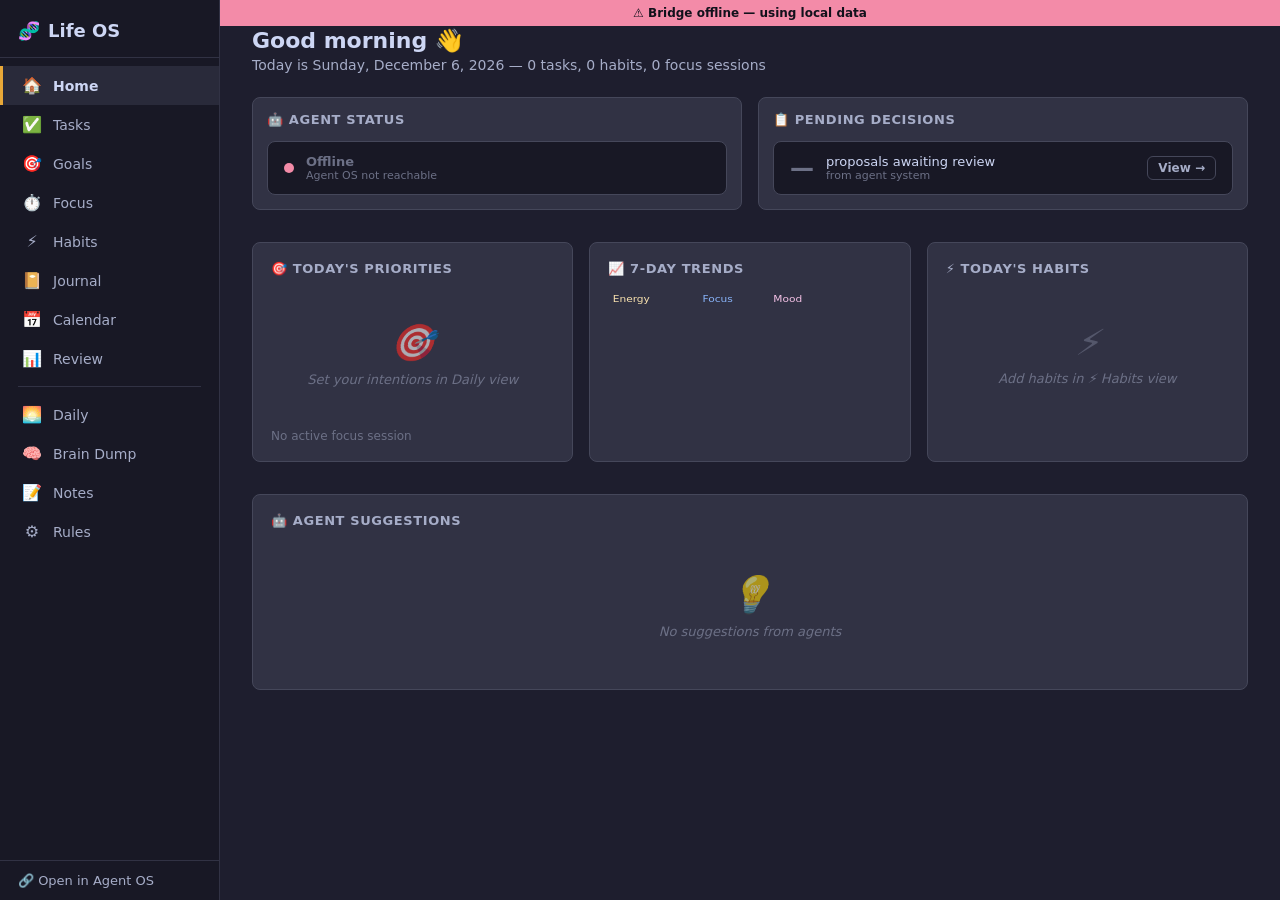
==== commit c74d721a: "feat: Life OS enhancements — agent status widget, task notes/tags/subtasks, pomodoro presets, journa" ====
--- a/life.html
+++ b/life.html
@@ -43,7 +43,7 @@
   display: flex; align-items: center; gap: 10px;
   padding: 10px 18px; font-size: 14px; cursor: pointer;
   color: var(--subtext0); border-left: 3px solid transparent;
-  transition: all .15s; text-decoration: none; user-select: none;
+  transition: all .2s ease; text-decoration: none; user-select: none;
 }
 .nav-item:hover { color: var(--text); background: rgba(69,71,90,.3); }
 .nav-item.active {
@@ -62,7 +62,7 @@
 }
 .nav-back a {
   color: var(--subtext0); text-decoration: none; font-size: 13px;
-  display: flex; align-items: center; gap: 6px; transition: color .15s;
+  display: flex; align-items: center; gap: 6px; transition: color .2s;
 }
 .nav-back a:hover { color: var(--text); }
 
@@ -73,14 +73,13 @@
 }
 .page {
   display: none; padding: 28px 32px; min-height: 100%;
-  animation: fadeIn .2s ease;
-}
-.page.active { display: block; }
-@keyframes fadeIn { from { opacity: 0; transform: translateY(4px); } to { opacity: 1; transform: translateY(0); } }
-
-.page-header {
-  margin-bottom: 24px;
-}
+  opacity: 0; transform: translateY(6px);
+  transition: opacity .25s ease, transform .25s ease;
+}
+.page.active { display: block; opacity: 1; transform: translateY(0); }
+.page.fade-in { opacity: 1; transform: translateY(0); }
+
+.page-header { margin-bottom: 24px; }
 .page-header h1 { font-size: 22px; font-weight: 700; margin-bottom: 4px; }
 .page-header .subtitle { font-size: 14px; color: var(--subtext0); }
 
@@ -88,7 +87,9 @@
 .card {
   background: var(--surface0); border: 1px solid var(--surface1);
   border-radius: 8px; padding: 18px; margin-bottom: 16px;
-}
+  transition: border-color .2s, box-shadow .2s;
+}
+.card:hover { border-color: var(--surface2); }
 .card h3 {
   font-size: 13px; text-transform: uppercase; letter-spacing: .6px;
   color: var(--subtext0); margin-bottom: 14px; display: flex;
@@ -100,7 +101,11 @@
 .card-grid.cols-4 { grid-template-columns: repeat(4, 1fr); }
 
 /* ── Stat boxes ───────────────────────────────── */
-.stat-box { text-align: center; padding: 14px; background: var(--bg-mantle); border-radius: 8px; }
+.stat-box {
+  text-align: center; padding: 14px; background: var(--bg-mantle); border-radius: 8px;
+  transition: transform .15s, box-shadow .15s;
+}
+.stat-box:hover { transform: translateY(-2px); box-shadow: 0 4px 12px rgba(0,0,0,.2); }
 .stat-box .val { font-size: 28px; font-weight: 700; }
 .stat-box .label { font-size: 12px; color: var(--subtext0); margin-top: 2px; }
 
@@ -108,10 +113,11 @@
 .btn {
   background: var(--blue); color: var(--bg-crust); border: none;
   padding: 7px 16px; border-radius: 6px; cursor: pointer;
-  font-size: 13px; font-weight: 600; transition: opacity .15s;
+  font-size: 13px; font-weight: 600; transition: all .2s;
   display: inline-flex; align-items: center; gap: 6px;
 }
-.btn:hover { opacity: .85; }
+.btn:hover { opacity: .85; transform: translateY(-1px); }
+.btn:active { transform: translateY(0); }
 .btn.sm { padding: 4px 10px; font-size: 12px; }
 .btn.danger { background: var(--red); }
 .btn.green { background: var(--green); }
@@ -120,16 +126,17 @@
 .btn.ghost {
   background: transparent; color: var(--subtext0); border: 1px solid var(--surface1);
 }
-.btn.ghost:hover { color: var(--text); border-color: var(--surface2); }
+.btn.ghost:hover { color: var(--text); border-color: var(--surface2); background: rgba(69,71,90,.2); }
+.btn.teal { background: var(--teal); }
 
 /* ── Form elements ────────────────────────────── */
 input[type="text"], input[type="number"], input[type="date"], textarea, select {
   background: var(--bg-mantle); border: 1px solid var(--surface1);
   color: var(--text); padding: 8px 12px; border-radius: 6px;
   font-size: 13px; font-family: inherit; outline: none;
-  transition: border-color .15s;
-}
-input:focus, textarea:focus, select:focus { border-color: var(--blue); }
+  transition: border-color .2s, box-shadow .2s;
+}
+input:focus, textarea:focus, select:focus { border-color: var(--blue); box-shadow: 0 0 0 2px rgba(137,180,250,.15); }
 textarea { resize: vertical; min-height: 60px; }
 
 input[type="range"] {
@@ -139,62 +146,129 @@
 input[type="range"]::-webkit-slider-thumb {
   -webkit-appearance: none; width: 16px; height: 16px;
   border-radius: 50%; background: var(--blue); cursor: pointer;
-}
+  transition: transform .15s;
+}
+input[type="range"]::-webkit-slider-thumb:hover { transform: scale(1.2); }
 
 /* ── Tags & Pills ─────────────────────────────── */
 .tag {
   display: inline-block; font-size: 11px; padding: 2px 8px;
   border-radius: 4px; background: var(--surface1); color: var(--subtext0);
+  transition: background .15s;
 }
 .tag.p0 { background: rgba(243,139,168,.2); color: var(--red); }
 .tag.p1 { background: rgba(250,179,135,.2); color: var(--peach); }
 .tag.p2 { background: rgba(249,226,175,.2); color: var(--yellow); }
 .tag.p3 { background: rgba(166,227,161,.2); color: var(--green); }
+.tag.clickable { cursor: pointer; }
+.tag.clickable:hover { opacity: .8; }
+.tag.active-filter { outline: 2px solid var(--gold); outline-offset: 1px; }
+
+/* Tag colors for task tags */
+.tag-work { background: rgba(137,180,250,.2); color: var(--blue); }
+.tag-personal { background: rgba(203,166,247,.2); color: var(--purple); }
+.tag-health { background: rgba(166,227,161,.2); color: var(--green); }
+.tag-learning { background: rgba(249,226,175,.2); color: var(--yellow); }
+.tag-finance { background: rgba(250,179,135,.2); color: var(--peach); }
+.tag-urgent { background: rgba(243,139,168,.2); color: var(--red); }
+.tag-agent { background: rgba(148,226,213,.2); color: var(--teal); }
+.tag-idea { background: rgba(245,194,231,.2); color: var(--pink); }
+
+/* ── Time estimate indicators ─────────────────── */
+.est-indicator {
+  display: inline-flex; align-items: center; gap: 3px;
+  font-size: 11px; padding: 2px 6px; border-radius: 4px;
+}
+.est-small { background: rgba(166,227,161,.15); color: var(--green); }
+.est-medium { background: rgba(249,226,175,.15); color: var(--yellow); }
+.est-large { background: rgba(243,139,168,.15); color: var(--red); }
 
 /* ── Empty state ──────────────────────────────── */
-.empty { color: var(--overlay0); font-size: 13px; text-align: center; padding: 24px 0; font-style: italic; }
+.empty {
+  color: var(--overlay0); font-size: 13px; text-align: center; padding: 32px 16px;
+  font-style: italic;
+}
+.empty .empty-icon { font-size: 36px; margin-bottom: 8px; display: block; opacity: .6; }
+.empty .empty-hint { font-size: 12px; margin-top: 6px; color: var(--surface2); }
+
+/* ── Loading skeleton ─────────────────────────── */
+.skeleton {
+  background: linear-gradient(90deg, var(--surface0) 25%, var(--surface1) 50%, var(--surface0) 75%);
+  background-size: 200% 100%;
+  animation: skeleton-pulse 1.5s ease infinite;
+  border-radius: 6px;
+}
+.skeleton-line { height: 14px; margin-bottom: 8px; }
+.skeleton-line.short { width: 60%; }
+.skeleton-line.medium { width: 80%; }
+.skeleton-box { height: 60px; margin-bottom: 8px; }
+@keyframes skeleton-pulse { 0% { background-position: 200% 0; } 100% { background-position: -200% 0; } }
 
 /* ── Task items ───────────────────────────────── */
 .task-row {
   display: flex; align-items: center; gap: 10px;
   padding: 8px 10px; border-radius: 6px; margin-bottom: 4px;
-  background: var(--bg-mantle); cursor: pointer; transition: background .15s;
-}
-.task-row:hover { background: rgba(69,71,90,.3); }
+  background: var(--bg-mantle); cursor: pointer; transition: all .2s;
+}
+.task-row:hover { background: rgba(69,71,90,.3); transform: translateX(2px); }
+.task-row.dragging { opacity: .5; transform: scale(.98); }
+.task-row.drag-over { border-top: 2px solid var(--blue); }
 .task-check {
   width: 18px; height: 18px; border-radius: 4px;
   border: 2px solid var(--surface2); cursor: pointer;
   display: flex; align-items: center; justify-content: center;
-  flex-shrink: 0; transition: all .15s;
-}
+  flex-shrink: 0; transition: all .2s;
+}
+.task-check:hover { border-color: var(--green); }
 .task-check.done { background: var(--green); border-color: var(--green); }
 .task-check.done::after { content: '✓'; color: var(--bg-crust); font-size: 12px; font-weight: 700; }
 .task-row.done .task-title { text-decoration: line-through; color: var(--overlay0); }
 .task-title { flex: 1; font-size: 13px; }
-.task-meta { display: flex; gap: 6px; align-items: center; }
+.task-meta { display: flex; gap: 6px; align-items: center; flex-wrap: wrap; }
 .task-time { font-size: 11px; color: var(--overlay0); }
+.task-tags { display: flex; gap: 3px; flex-wrap: wrap; }
+
+/* Task expansion panel */
+.task-expand {
+  max-height: 0; overflow: hidden; transition: max-height .3s ease, padding .3s ease;
+  background: rgba(17,17,27,.3); border-radius: 0 0 6px 6px; margin-top: -4px; margin-bottom: 4px;
+}
+.task-expand.open { max-height: 400px; padding: 12px; }
+.task-expand textarea {
+  width: 100%; min-height: 60px; margin-top: 8px; font-size: 12px;
+}
+.task-expand .subtask-list { margin-top: 8px; }
+.task-expand .subtask-row {
+  display: flex; align-items: center; gap: 8px; padding: 4px 8px;
+  font-size: 12px; border-left: 2px solid var(--surface1); margin-left: 8px;
+  margin-bottom: 2px; transition: background .15s;
+}
+.task-expand .subtask-row:hover { background: rgba(69,71,90,.2); }
 
 /* ── Tabs ─────────────────────────────────────── */
 .tabs { display: flex; gap: 2px; margin-bottom: 16px; background: var(--bg-mantle); border-radius: 8px; padding: 3px; }
 .tab {
   padding: 7px 14px; border-radius: 6px; font-size: 13px;
-  cursor: pointer; color: var(--subtext0); transition: all .15s;
+  cursor: pointer; color: var(--subtext0); transition: all .2s;
   flex: 1; text-align: center; user-select: none;
 }
-.tab:hover { color: var(--text); }
+.tab:hover { color: var(--text); background: rgba(69,71,90,.2); }
 .tab.active { background: var(--surface0); color: var(--text); font-weight: 600; }
 
 /* ── Modal ────────────────────────────────────── */
 .modal-overlay {
   display: none; position: fixed; inset: 0; background: rgba(0,0,0,.6);
   z-index: 1000; align-items: center; justify-content: center;
+  backdrop-filter: blur(4px);
 }
 .modal-overlay.show { display: flex; }
 .modal {
   background: var(--surface0); border: 1px solid var(--surface1);
   border-radius: 12px; padding: 24px; width: 90%; max-width: 480px;
   max-height: 80vh; overflow-y: auto;
-}
+  animation: modalIn .2s ease;
+}
+@keyframes modalIn { from { opacity: 0; transform: scale(.95); } to { opacity: 1; transform: scale(1); } }
 .modal h2 { font-size: 18px; margin-bottom: 16px; }
 .modal .form-group { margin-bottom: 14px; }
 .modal .form-group label { display: block; font-size: 12px; color: var(--subtext0); margin-bottom: 4px; text-transform: uppercase; letter-spacing: .4px; }
@@ -215,7 +289,7 @@
 .habit-dots { display: flex; gap: 3px; flex-wrap: wrap; }
 .habit-dot {
   width: 12px; height: 12px; border-radius: 2px;
-  background: var(--surface1);
+  background: var(--surface1); transition: background .15s;
 }
 .habit-dot.done { background: var(--green); }
 .habit-dot.missed { background: var(--surface1); }
@@ -233,6 +307,7 @@
   background: var(--bg-mantle); border-left: 3px solid var(--surface2);
   margin-bottom: 4px; transition: all .2s;
 }
+.timeline-block:hover { background: rgba(69,71,90,.2); }
 .timeline-block.current {
   border-left-color: var(--blue); background: rgba(137,180,250,.08);
 }
@@ -244,13 +319,13 @@
 .focus-timer-display { text-align: center; padding: 20px 0; }
 .focus-timer-display .time-text { font-size: 48px; font-weight: 700; font-family: monospace; letter-spacing: 2px; }
 .focus-timer-display .session-label { color: var(--purple); font-size: 14px; margin-top: 4px; }
-.focus-presets { display: flex; gap: 10px; justify-content: center; margin: 16px 0; }
+.focus-presets { display: flex; gap: 10px; justify-content: center; margin: 16px 0; flex-wrap: wrap; }
 .preset-btn {
   background: var(--bg-mantle); border: 1px solid var(--surface1);
   color: var(--text); padding: 10px 20px; border-radius: 8px;
-  cursor: pointer; font-size: 14px; text-align: center; transition: all .15s;
-}
-.preset-btn:hover { border-color: var(--purple); background: rgba(203,166,247,.08); }
+  cursor: pointer; font-size: 14px; text-align: center; transition: all .2s;
+}
+.preset-btn:hover { border-color: var(--purple); background: rgba(203,166,247,.08); transform: translateY(-2px); }
 .preset-btn .mins { font-size: 22px; font-weight: 700; display: block; }
 .preset-btn .type { font-size: 11px; color: var(--subtext0); }
 
@@ -263,7 +338,9 @@
 .goal-card {
   background: var(--bg-mantle); border-radius: 8px; padding: 14px;
   margin-bottom: 8px; border-left: 3px solid var(--surface2);
-}
+  transition: all .2s;
+}
+.goal-card:hover { background: rgba(69,71,90,.2); }
 .goal-card .goal-title { font-size: 14px; font-weight: 600; margin-bottom: 6px; }
 .goal-card .goal-meta { display: flex; align-items: center; gap: 12px; font-size: 12px; color: var(--subtext0); }
 .goal-progress-inline {
@@ -273,28 +350,65 @@
 .goal-progress-inline .fill { height: 100%; border-radius: 3px; transition: width .3s; }
 .goal-children-list { padding-left: 16px; border-left: 1px solid var(--surface1); margin-left: 12px; margin-top: 8px; }
 
+/* Milestone items */
+.milestone-item {
+  display: flex; align-items: center; gap: 8px; padding: 4px 8px;
+  font-size: 12px; border-radius: 4px; margin-bottom: 2px;
+  transition: background .15s;
+}
+.milestone-item:hover { background: rgba(69,71,90,.2); }
+.milestone-check { width: 14px; height: 14px; border-radius: 3px; border: 2px solid var(--surface2); cursor: pointer; display: flex; align-items: center; justify-content: center; flex-shrink: 0; transition: all .2s; }
+.milestone-check.done { background: var(--green); border-color: var(--green); }
+.milestone-check.done::after { content: '✓'; color: var(--bg-crust); font-size: 9px; font-weight: 700; }
+.milestone-text { flex: 1; }
+.milestone-text.done { text-decoration: line-through; color: var(--overlay0); }
+.key-results { margin-top: 6px; padding-left: 12px; border-left: 2px solid var(--surface1); }
+.key-result { font-size: 12px; color: var(--subtext0); padding: 2px 0; }
+
 /* ── Journal ──────────────────────────────────── */
 .mood-selector { display: flex; gap: 8px; margin-bottom: 12px; }
 .mood-btn {
   font-size: 24px; cursor: pointer; padding: 6px 10px;
   border-radius: 8px; border: 2px solid transparent;
-  background: var(--bg-mantle); transition: all .15s;
-}
-.mood-btn:hover { border-color: var(--surface2); }
-.mood-btn.selected { border-color: var(--gold); background: rgba(232,168,56,.1); }
+  background: var(--bg-mantle); transition: all .2s;
+}
+.mood-btn:hover { border-color: var(--surface2); transform: scale(1.1); }
+.mood-btn.selected { border-color: var(--gold); background: rgba(232,168,56,.1); transform: scale(1.15); }
 .journal-entry {
   background: var(--bg-mantle); border-radius: 8px; padding: 14px;
-  margin-bottom: 8px;
-}
+  margin-bottom: 8px; transition: all .2s;
+}
+.journal-entry:hover { background: rgba(69,71,90,.2); }
 .journal-entry .date { font-size: 12px; color: var(--overlay0); margin-bottom: 6px; }
 .journal-entry .mood-display { font-size: 18px; float: right; }
+
+/* Energy battery */
+.energy-selector { display: flex; gap: 6px; margin-bottom: 12px; }
+.energy-btn {
+  font-size: 20px; cursor: pointer; padding: 4px 6px;
+  border-radius: 6px; border: 2px solid transparent;
+  background: var(--bg-mantle); transition: all .2s; opacity: .4;
+}
+.energy-btn:hover { opacity: .7; }
+.energy-btn.active { opacity: 1; border-color: var(--yellow); }
+
+/* Journal prompt */
+.journal-prompt {
+  background: rgba(137,180,250,.06); border: 1px solid rgba(137,180,250,.15);
+  border-radius: 8px; padding: 12px; margin-bottom: 12px;
+  font-size: 13px; color: var(--subtext1); font-style: italic;
+  display: flex; align-items: center; gap: 8px;
+}
+.journal-prompt .refresh-btn { cursor: pointer; opacity: .6; transition: opacity .15s; }
+.journal-prompt .refresh-btn:hover { opacity: 1; }
 
 /* ── Rules ────────────────────────────────────── */
 .rule-item {
   display: flex; align-items: center; gap: 10px;
   padding: 10px 12px; background: var(--bg-mantle); border-radius: 8px;
-  margin-bottom: 6px;
-}
+  margin-bottom: 6px; transition: all .2s;
+}
+.rule-item:hover { background: rgba(69,71,90,.2); }
 .rule-item .rule-text { flex: 1; font-size: 13px; }
 .rule-toggle {
   position: relative; width: 36px; height: 20px;
@@ -342,11 +456,77 @@
 .suggestion-card {
   display: flex; align-items: flex-start; gap: 10px;
   padding: 12px; background: rgba(232,168,56,.06); border: 1px solid rgba(232,168,56,.2);
-  border-radius: 8px; margin-bottom: 8px;
-}
+  border-radius: 8px; margin-bottom: 8px; transition: all .2s;
+}
+.suggestion-card:hover { background: rgba(232,168,56,.1); }
 .suggestion-card .icon { font-size: 20px; }
 .suggestion-card .content { flex: 1; font-size: 13px; }
 .suggestion-card .actions { display: flex; gap: 6px; }
+
+/* ── Agent Status Widget ──────────────────────── */
+.agent-status-widget {
+  background: var(--bg-mantle); border: 1px solid var(--surface1); border-radius: 8px;
+  padding: 12px 16px; display: flex; align-items: center; gap: 12px;
+  transition: all .2s;
+}
+.agent-status-widget:hover { border-color: var(--surface2); }
+.agent-status-dot { width: 10px; height: 10px; border-radius: 50%; flex-shrink: 0; }
+.agent-status-dot.online { background: var(--green); box-shadow: 0 0 6px rgba(166,227,161,.5); }
+.agent-status-dot.offline { background: var(--red); }
+.agent-status-dot.loading { background: var(--yellow); animation: pulse-dot 1s infinite; }
+@keyframes pulse-dot { 0%,100% { opacity: 1; } 50% { opacity: .4; } }
+
+/* ── Calendar ─────────────────────────────────── */
+.cal-grid {
+  display: grid; grid-template-columns: repeat(7, 1fr); gap: 2px;
+}
+.cal-header { font-size: 11px; color: var(--overlay0); text-align: center; padding: 6px 0; font-weight: 600; }
+.cal-cell {
+  min-height: 80px; background: var(--bg-mantle); border-radius: 4px; padding: 4px 6px;
+  font-size: 11px; cursor: pointer; transition: all .2s; border: 1px solid transparent;
+}
+.cal-cell:hover { border-color: var(--surface2); }
+.cal-cell.today { border-color: var(--gold); background: rgba(232,168,56,.06); }
+.cal-cell.other-month { opacity: .3; }
+.cal-day-num { font-weight: 600; margin-bottom: 2px; }
+.cal-event { font-size: 10px; padding: 1px 4px; border-radius: 3px; margin-bottom: 1px; white-space: nowrap; overflow: hidden; text-overflow: ellipsis; }
+.cal-event.focus { background: rgba(203,166,247,.2); color: var(--purple); }
+.cal-event.task { background: rgba(166,227,161,.2); color: var(--green); }
+.cal-event.journal { background: rgba(249,226,175,.2); color: var(--yellow); }
+
+/* ── Review checklist ─────────────────────────── */
+.review-check {
+  display: flex; align-items: center; gap: 10px; padding: 8px 10px;
+  background: var(--bg-mantle); border-radius: 6px; margin-bottom: 4px;
+  cursor: pointer; transition: all .15s;
+}
+.review-check:hover { background: rgba(69,71,90,.3); }
+.review-check.checked { opacity: .6; }
+.review-check.checked .review-label { text-decoration: line-through; }
+
+/* ── Ambient sound buttons ────────────────────── */
+.ambient-btn {
+  padding: 8px 16px; border-radius: 8px; cursor: pointer;
+  background: var(--bg-mantle); border: 1px solid var(--surface1);
+  color: var(--subtext0); font-size: 13px; transition: all .2s;
+  display: inline-flex; align-items: center; gap: 6px;
+}
+.ambient-btn:hover { border-color: var(--surface2); color: var(--text); }
+.ambient-btn.active { border-color: var(--teal); background: rgba(148,226,213,.08); color: var(--teal); }
+
+/* ── Toast notifications ──────────────────────── */
+.toast-container { position: fixed; bottom: 20px; right: 20px; z-index: 2000; display: flex; flex-direction: column; gap: 8px; }
+.toast {
+  background: var(--surface0); border: 1px solid var(--surface1); border-radius: 8px;
+  padding: 10px 16px; font-size: 13px; min-width: 200px; max-width: 320px;
+  box-shadow: 0 8px 24px rgba(0,0,0,.3);
+  animation: toastIn .3s ease;
+  display: flex; align-items: center; gap: 8px;
+}
+.toast.success { border-left: 3px solid var(--green); }
+.toast.error { border-left: 3px solid var(--red); }
+.toast.info { border-left: 3px solid var(--blue); }
+@keyframes toastIn { from { opacity: 0; transform: translateY(10px); } to { opacity: 1; transform: translateY(0); } }
 
 /* ── Offline Banner ───────────────────────────── */
 .offline-banner {
@@ -360,6 +540,7 @@
 ::-webkit-scrollbar { width: 6px; height: 6px; }
 ::-webkit-scrollbar-track { background: transparent; }
 ::-webkit-scrollbar-thumb { background: var(--surface1); border-radius: 3px; }
+::-webkit-scrollbar-thumb:hover { background: var(--surface2); }
 
 /* ── Mobile ───────────────────────────────────── */
 @media (max-width: 768px) {
@@ -392,62 +573,98 @@
 <body>
 
 <div class="offline-banner" id="offlineBanner">⚠ Bridge offline — using local data</div>
+<div class="toast-container" id="toastContainer"></div>
 
 <!-- Sidebar -->
 <nav class="sidebar">
   <div class="sidebar-brand"><span>🧬</span> Life OS</div>
   <div class="sidebar-nav">
     <div class="nav-item active" data-page="dashboard" onclick="navigate('dashboard')">
-      <span class="icon">🏠</span><span class="label">Dashboard</span>
-    </div>
-    <div class="nav-item" data-page="daily" onclick="navigate('daily')">
-      <span class="icon">📅</span><span class="label">Daily</span>
+      <span class="icon">🏠</span><span class="label">Home</span>
+    </div>
+    <div class="nav-item" data-page="tasks" onclick="navigate('tasks')">
+      <span class="icon">✅</span><span class="label">Tasks</span><span class="badge" id="taskBadge" style="display:none">0</span>
     </div>
     <div class="nav-item" data-page="goals" onclick="navigate('goals')">
       <span class="icon">🎯</span><span class="label">Goals</span>
     </div>
-    <div class="nav-item" data-page="tasks" onclick="navigate('tasks')">
-      <span class="icon">✅</span><span class="label">Tasks</span><span class="badge" id="taskBadge" style="display:none">0</span>
+    <div class="nav-item" data-page="focus" onclick="navigate('focus')">
+      <span class="icon">⏱️</span><span class="label">Focus</span>
+    </div>
+    <div class="nav-item" data-page="habits" onclick="navigate('habits')">
+      <span class="icon">⚡</span><span class="label">Habits</span>
+    </div>
+    <div class="nav-item" data-page="journal" onclick="navigate('journal')">
+      <span class="icon">📔</span><span class="label">Journal</span>
+    </div>
+    <div class="nav-item" data-page="calendar" onclick="navigate('calendar')">
+      <span class="icon">📅</span><span class="label">Calendar</span>
+    </div>
+    <div class="nav-item" data-page="review" onclick="navigate('review')">
+      <span class="icon">📊</span><span class="label">Review</span>
+    </div>
+    <div class="nav-divider"></div>
+    <div class="nav-item" data-page="daily" onclick="navigate('daily')">
+      <span class="icon">🌅</span><span class="label">Daily</span>
     </div>
     <div class="nav-item" data-page="braindump" onclick="navigate('braindump')">
       <span class="icon">🧠</span><span class="label">Brain Dump</span>
     </div>
-    <div class="nav-item" data-page="focus" onclick="navigate('focus')">
-      <span class="icon">⏱️</span><span class="label">Focus</span>
-    </div>
-    <div class="nav-item" data-page="analytics" onclick="navigate('analytics')">
-      <span class="icon">📊</span><span class="label">Analytics</span>
-    </div>
-    <div class="nav-item" data-page="habits" onclick="navigate('habits')">
-      <span class="icon">⚡</span><span class="label">Habits</span>
-    </div>
-    <div class="nav-item" data-page="journal" onclick="navigate('journal')">
-      <span class="icon">📔</span><span class="label">Journal</span>
-    </div>
-    <div class="nav-divider"></div>
+    <div class="nav-item" data-page="notes" onclick="navigate('notes')">
+      <span class="icon">📝</span><span class="label">Notes</span>
+    </div>
     <div class="nav-item" data-page="rules" onclick="navigate('rules')">
       <span class="icon">⚙️</span><span class="label">Rules</span>
     </div>
   </div>
   <div class="nav-back">
-    <a href="/app/">← Back to Agent OS</a>
+    <a href="/app/">🔗 Open in Agent OS</a>
   </div>
 </nav>
 
 <!-- Main Content -->
 <div class="main">
 
-<!-- ════════════════ DASHBOARD ════════════════ -->
+<!-- ════════════════ DASHBOARD / HOME ════════════════ -->
 <div class="page active" id="page-dashboard">
   <div class="page-header">
     <h1 id="dashGreeting">Good morning 👋</h1>
     <div class="subtitle" id="dashSummary">Loading...</div>
   </div>
 
+  <!-- Agent OS Integration row -->
+  <div class="card-grid cols-2" style="margin-bottom:16px">
+    <div class="card" style="padding:14px">
+      <h3>🤖 Agent Status</h3>
+      <div id="agentStatusWidget">
+        <div class="agent-status-widget">
+          <div class="agent-status-dot loading"></div>
+          <div style="flex:1">
+            <div style="font-size:13px;font-weight:600">Checking...</div>
+            <div style="font-size:11px;color:var(--overlay0)">Connecting to Agent OS</div>
+          </div>
+        </div>
+      </div>
+    </div>
+    <div class="card" style="padding:14px">
+      <h3>📋 Pending Decisions</h3>
+      <div id="pendingDecisions">
+        <div class="agent-status-widget">
+          <div style="font-size:24px;font-weight:700;color:var(--yellow)" id="pendingCount">—</div>
+          <div style="flex:1">
+            <div style="font-size:13px">proposals awaiting review</div>
+            <div style="font-size:11px;color:var(--overlay0)">from agent system</div>
+          </div>
+          <a href="/app/" class="btn sm ghost" style="text-decoration:none">View →</a>
+        </div>
+      </div>
+    </div>
+  </div>
+
   <div class="card-grid cols-3" style="margin-bottom:16px">
     <div class="card">
       <h3>🎯 Today's Priorities</h3>
-      <div id="dashPriorities"><div class="empty">No priorities set</div></div>
+      <div id="dashPriorities"><div class="empty"><span class="empty-icon">🎯</span>No priorities set<div class="empty-hint">Set intentions in Daily view</div></div></div>
       <div style="margin-top:10px" id="dashFocusStatus"></div>
     </div>
     <div class="card">
@@ -465,20 +682,294 @@
     </div>
     <div class="card">
       <h3>⚡ Today's Habits</h3>
-      <div id="dashHabits"><div class="empty">No habits defined</div></div>
+      <div id="dashHabits"><div class="empty"><span class="empty-icon">⚡</span>No habits defined<div class="empty-hint">Add habits in ⚡ Habits view</div></div></div>
     </div>
   </div>
 
   <div class="card">
     <h3>🤖 Agent Suggestions</h3>
-    <div id="dashSuggestions"><div class="empty">No suggestions from agents</div></div>
+    <div id="dashSuggestions"><div class="empty"><span class="empty-icon">💡</span>No suggestions from agents</div></div>
+  </div>
+</div>
+
+<!-- ════════════════ TASKS ════════════════ -->
+<div class="page" id="page-tasks">
+  <div class="page-header">
+    <h1>✅ Tasks</h1>
+    <div class="subtitle">GTD-inspired task management</div>
+  </div>
+  <div class="tabs" id="taskTabs">
+    <div class="tab active" onclick="switchTaskTab('inbox')">📥 Inbox</div>
+    <div class="tab" onclick="switchTaskTab('today')">📌 Today</div>
+    <div class="tab" onclick="switchTaskTab('scheduled')">📅 Scheduled</div>
+    <div class="tab" onclick="switchTaskTab('someday')">💭 Someday</div>
+    <div class="tab" onclick="switchTaskTab('completed')">✅ Done</div>
+  </div>
+
+  <!-- Tag filter bar -->
+  <div id="taskTagFilter" style="display:flex;gap:4px;flex-wrap:wrap;margin-bottom:10px"></div>
+
+  <div style="display:flex; gap:8px; margin-bottom:16px; flex-wrap:wrap">
+    <input type="text" id="newTaskInput" placeholder="Add a new task..." style="flex:1;min-width:200px" onkeydown="if(event.key==='Enter')addTask()">
+    <select id="newTaskPriority" style="width:70px">
+      <option value="p1">P1</option>
+      <option value="p2" selected>P2</option>
+      <option value="p3">P3</option>
+      <option value="p0">P0</option>
+    </select>
+    <select id="newTaskEstimate" style="width:85px">
+      <option value="">Est...</option>
+      <option value="small">🟢 Small</option>
+      <option value="medium">🟡 Medium</option>
+      <option value="large">🔴 Large</option>
+    </select>
+    <input type="text" id="newTaskTags" placeholder="Tags (comma sep)" style="width:140px">
+    <button class="btn" onclick="addTask()">Add</button>
+  </div>
+  <div id="taskList"></div>
+</div>
+
+<!-- ════════════════ GOALS ════════════════ -->
+<div class="page" id="page-goals">
+  <div class="page-header">
+    <h1>🎯 Goals</h1>
+    <div class="subtitle">Aspirations → Missions → Plans → Tasks (OKR-style)</div>
+  </div>
+  <div id="goalsContent"></div>
+</div>
+
+<!-- ════════════════ FOCUS ════════════════ -->
+<div class="page" id="page-focus">
+  <div class="page-header">
+    <h1>⏱️ Focus</h1>
+    <div class="subtitle">Deep work sessions & distraction tracking</div>
+  </div>
+
+  <!-- Currently focused on -->
+  <div id="focusCurrentTask" style="margin-bottom:16px;display:none">
+    <div class="card" style="padding:12px;border-left:3px solid var(--purple)">
+      <div style="font-size:12px;color:var(--overlay0);margin-bottom:2px">Currently focused on:</div>
+      <div id="focusCurrentTaskName" style="font-size:14px;font-weight:600"></div>
+    </div>
+  </div>
+
+  <div class="card" style="text-align:center">
+    <svg id="focusRing" width="200" height="200" viewBox="0 0 200 200" style="margin:0 auto; display:block">
+      <circle cx="100" cy="100" r="88" fill="none" stroke="var(--surface1)" stroke-width="10"/>
+      <circle id="focusArc" cx="100" cy="100" r="88" fill="none" stroke="var(--purple)" stroke-width="10"
+        stroke-dasharray="553" stroke-dashoffset="0" stroke-linecap="round" transform="rotate(-90 100 100)" style="transition:stroke-dashoffset .5s"/>
+      <text x="100" y="95" text-anchor="middle" fill="var(--text)" font-size="36" font-weight="700" font-family="monospace" id="focusTimeDisplay">00:00</text>
+      <text x="100" y="118" text-anchor="middle" fill="var(--purple)" font-size="13" id="focusTaskDisplay"></text>
+    </svg>
+
+    <div id="focusStartControls" style="margin-top:16px">
+      <div style="display:flex;gap:8px;justify-content:center;margin-bottom:12px;flex-wrap:wrap">
+        <select id="focusTaskSelect" style="width:220px">
+          <option value="">Select a task...</option>
+        </select>
+        <input type="text" id="focusTaskName" placeholder="Or type what you're working on..." style="width:220px">
+      </div>
+      <div class="focus-presets">
+        <div class="preset-btn" onclick="startFocus(25,5,'Pomodoro')"><span class="mins">25</span><span class="type">Pomodoro (5m break)</span></div>
+        <div class="preset-btn" onclick="startFocus(50,10,'Deep Work')"><span class="mins">50</span><span class="type">Deep Work (10m break)</span></div>
+        <div class="preset-btn" onclick="startFocus(90,0,'Flow State')"><span class="mins">90</span><span class="type">Flow State</span></div>
+      </div>
+      <div style="margin-top:12px">
+        <span style="font-size:12px;color:var(--overlay0)">Custom:</span>
+        <input type="number" id="customFocusMins" placeholder="mins" style="width:60px;margin:0 4px" min="1" max="240">
+        <input type="number" id="customBreakMins" placeholder="break" style="width:60px;margin:0 4px" min="0" max="30">
+        <button class="btn sm purple" onclick="startCustomFocus()">Start</button>
+      </div>
+    </div>
+    <div id="focusActiveControls" style="display:none; margin-top:16px">
+      <button class="btn danger" onclick="stopFocus()" style="margin-right:8px">⏹ Stop</button>
+      <button class="btn ghost" onclick="logDistraction()">😵 I got distracted</button>
+    </div>
+    <div id="focusBreakControls" style="display:none; margin-top:16px">
+      <div style="font-size:14px;color:var(--green);margin-bottom:8px">☕ Break time!</div>
+      <button class="btn green" onclick="skipBreak()">Skip Break</button>
+    </div>
+  </div>
+
+  <!-- Ambient sounds -->
+  <div class="card" style="margin-top:16px">
+    <h3>🔊 Ambient Sounds</h3>
+    <div style="display:flex;gap:8px;flex-wrap:wrap">
+      <div class="ambient-btn" id="amb-rain" onclick="toggleAmbient('rain')">🌧️ Rain</div>
+      <div class="ambient-btn" id="amb-coffee" onclick="toggleAmbient('coffee')">☕ Coffee Shop</div>
+      <div class="ambient-btn" id="amb-fire" onclick="toggleAmbient('fire')">🔥 Fireplace</div>
+      <div class="ambient-btn" id="amb-forest" onclick="toggleAmbient('forest')">🌲 Forest</div>
+    </div>
+  </div>
+
+  <!-- Daily focus stats -->
+  <div class="card-grid cols-4" style="margin-top:16px">
+    <div class="stat-box"><div class="val" id="focusTotalToday" style="color:var(--purple)">0</div><div class="label">min today</div></div>
+    <div class="stat-box"><div class="val" id="focusSessionsToday" style="color:var(--blue)">0</div><div class="label">sessions</div></div>
+    <div class="stat-box"><div class="val" id="focusStreak" style="color:var(--green)">0</div><div class="label">day streak</div></div>
+    <div class="stat-box"><div class="val" id="focusDeepScore" style="color:var(--gold)">-</div><div class="label">deep score</div></div>
+  </div>
+
+  <div class="card-grid cols-2" style="margin-top:16px">
+    <div class="card">
+      <h3>📋 Today's Sessions</h3>
+      <div id="focusSessionLog"><div class="empty"><span class="empty-icon">⏱️</span>No sessions yet<div class="empty-hint">Start a focus session above</div></div></div>
+    </div>
+    <div class="card">
+      <h3>😵 Distraction Log</h3>
+      <div id="distractionLog"><div class="empty"><span class="empty-icon">🧘</span>No distractions — nice!</div></div>
+    </div>
+  </div>
+</div>
+
+<!-- ════════════════ HABITS ════════════════ -->
+<div class="page" id="page-habits">
+  <div class="page-header">
+    <h1>⚡ Habits</h1>
+    <div class="subtitle">Daily tracking & streaks</div>
+  </div>
+
+  <div class="card">
+    <h3>Today's Habits</h3>
+    <div id="habitTodayList"><div class="empty"><span class="empty-icon">⚡</span>No habits defined yet<div class="empty-hint">Add one below to start tracking</div></div></div>
+  </div>
+
+  <div class="card">
+    <h3>Habit Streaks</h3>
+    <div id="habitStreaks"><div class="empty">Add habits to see streaks</div></div>
+  </div>
+
+  <div style="display:flex; gap:8px; margin-top:16px">
+    <input type="text" id="newHabitName" placeholder="New habit name..." style="flex:1">
+    <select id="newHabitFreq" style="width:100px">
+      <option value="daily">Daily</option>
+      <option value="weekly">Weekly</option>
+    </select>
+    <button class="btn green" onclick="addHabit()">+ Add Habit</button>
+  </div>
+
+  <div class="card" style="margin-top:16px">
+    <h3>🤖 Suggested Habits</h3>
+    <div id="habitSuggestions"><div class="empty">No agent suggestions</div></div>
+  </div>
+</div>
+
+<!-- ════════════════ JOURNAL ════════════════ -->
+<div class="page" id="page-journal">
+  <div class="page-header">
+    <h1>📔 Journal</h1>
+    <div class="subtitle">Daily reflections & gratitude</div>
+  </div>
+
+  <!-- Daily prompt -->
+  <div class="journal-prompt" id="journalPrompt">
+    <span>💭</span>
+    <span id="journalPromptText">Loading prompt...</span>
+    <span class="refresh-btn" onclick="refreshPrompt()">🔄</span>
+  </div>
+
+  <div class="card">
+    <h3>How are you feeling?</h3>
+    <div class="mood-selector">
+      <div class="mood-btn" onclick="selectMood('😫')">😫</div>
+      <div class="mood-btn" onclick="selectMood('😕')">😕</div>
+      <div class="mood-btn" onclick="selectMood('😐')">😐</div>
+      <div class="mood-btn" onclick="selectMood('🙂')">🙂</div>
+      <div class="mood-btn" onclick="selectMood('😄')">😄</div>
+    </div>
+
+    <h3 style="margin-top:12px">Energy Level</h3>
+    <div class="energy-selector" id="energySelector">
+      <div class="energy-btn" onclick="selectEnergy(1)" data-level="1">🪫</div>
+      <div class="energy-btn" onclick="selectEnergy(2)" data-level="2">🔋</div>
+      <div class="energy-btn" onclick="selectEnergy(3)" data-level="3">🔋</div>
+      <div class="energy-btn" onclick="selectEnergy(4)" data-level="4">🔋</div>
+      <div class="energy-btn" onclick="selectEnergy(5)" data-level="5">⚡</div>
+    </div>
+
+    <div style="display:flex; flex-direction:column; gap:10px">
+      <div>
+        <label style="font-size:12px; color:var(--subtext0); display:block; margin-bottom:4px">What are you grateful for?</label>
+        <textarea id="journalGratitude" rows="2" style="width:100%" placeholder="Three things..."></textarea>
+      </div>
+      <div>
+        <label style="font-size:12px; color:var(--subtext0); display:block; margin-bottom:4px">Reflection</label>
+        <textarea id="journalReflection" rows="3" style="width:100%" placeholder="How was your day? What did you learn?"></textarea>
+      </div>
+    </div>
+    <div style="display:flex;gap:8px;margin-top:12px">
+      <button class="btn gold" onclick="saveJournalEntry()">💾 Save Entry</button>
+      <button class="btn ghost" onclick="saveToVault()">🗃️ Save to Vault</button>
+    </div>
+  </div>
+
+  <div class="card">
+    <h3>📖 Past Entries</h3>
+    <div id="journalEntries"><div class="empty"><span class="empty-icon">📝</span>No journal entries yet<div class="empty-hint">Start writing above!</div></div></div>
+  </div>
+</div>
+
+<!-- ════════════════ CALENDAR ════════════════ -->
+<div class="page" id="page-calendar">
+  <div class="page-header">
+    <div style="display:flex;align-items:center;gap:12px">
+      <h1>📅 Calendar</h1>
+      <div style="display:flex;gap:4px;margin-left:auto">
+        <button class="btn sm ghost" onclick="changeCalMonth(-1)">◀</button>
+        <span id="calMonthLabel" style="font-size:16px;font-weight:600;min-width:140px;text-align:center"></span>
+        <button class="btn sm ghost" onclick="changeCalMonth(1)">▶</button>
+        <button class="btn sm" onclick="calToday()" style="margin-left:8px">Today</button>
+      </div>
+    </div>
+    <div class="subtitle">Focus sessions, completed tasks & journal entries</div>
+  </div>
+  <div class="card">
+    <div class="cal-grid" id="calGrid"></div>
+  </div>
+  <div style="display:flex;gap:16px;margin-top:8px;font-size:11px;color:var(--overlay0)">
+    <span><span class="cal-event focus" style="display:inline-block;width:8px;height:8px;border-radius:2px"></span> Focus</span>
+    <span><span class="cal-event task" style="display:inline-block;width:8px;height:8px;border-radius:2px"></span> Task</span>
+    <span><span class="cal-event journal" style="display:inline-block;width:8px;height:8px;border-radius:2px"></span> Journal</span>
+  </div>
+</div>
+
+<!-- ════════════════ REVIEW ════════════════ -->
+<div class="page" id="page-review">
+  <div class="page-header">
+    <h1>📊 Weekly Review</h1>
+    <div class="subtitle" id="reviewSubtitle">Review your week and plan ahead</div>
+  </div>
+
+  <div class="card-grid cols-3" style="margin-bottom:16px">
+    <div class="stat-box"><div class="val" style="color:var(--green)" id="reviewTasksDone">0</div><div class="label">tasks completed</div></div>
+    <div class="stat-box"><div class="val" style="color:var(--purple)" id="reviewFocusTime">0h</div><div class="label">focus time</div></div>
+    <div class="stat-box"><div class="val" style="color:var(--yellow)" id="reviewJournalCount">0</div><div class="label">journal entries</div></div>
+  </div>
+
+  <div class="card-grid cols-2">
+    <div class="card">
+      <h3>📋 Review Checklist</h3>
+      <div id="reviewChecklist"></div>
+    </div>
+    <div class="card">
+      <h3>📈 Weekly Stats</h3>
+      <div id="reviewStats"></div>
+    </div>
+  </div>
+
+  <div class="card" style="margin-top:16px">
+    <h3>📝 Weekly Summary</h3>
+    <div id="reviewSummary" style="font-size:13px;color:var(--subtext0)">
+      <div class="empty"><span class="empty-icon">📝</span>Click "Generate Review" to see your weekly summary</div>
+    </div>
+    <button class="btn gold" style="margin-top:12px" onclick="generateReview()">✨ Generate Review</button>
   </div>
 </div>
 
 <!-- ════════════════ DAILY ════════════════ -->
 <div class="page" id="page-daily">
   <div class="page-header">
-    <h1>📅 Daily</h1>
+    <h1>🌅 Daily</h1>
     <div class="subtitle" id="dailyDate"></div>
   </div>
 
@@ -495,8 +986,8 @@
     <div class="card">
       <h3>🕐 Time Blocks</h3>
       <div id="dailyTimeline"></div>
-      <div style="margin-top:10px; display:flex; gap:8px">
-        <input type="text" id="blockLabel" placeholder="Block name..." style="flex:1">
+      <div style="margin-top:10px; display:flex; gap:8px; flex-wrap:wrap">
+        <input type="text" id="blockLabel" placeholder="Block name..." style="flex:1;min-width:120px">
         <input type="text" id="blockStart" placeholder="09:00" style="width:70px">
         <input type="text" id="blockEnd" placeholder="11:00" style="width:70px">
         <select id="blockCat" style="width:90px">
@@ -535,73 +1026,23 @@
     </div>
   </div>
 
-  <div class="card-grid cols-2">
-    <div class="card">
-      <h3>⏱️ Quick Focus</h3>
-      <div class="focus-presets">
-        <div class="preset-btn" onclick="quickFocus(25)"><span class="mins">25</span><span class="type">Pomodoro</span></div>
-        <div class="preset-btn" onclick="quickFocus(45)"><span class="mins">45</span><span class="type">Deep Work</span></div>
-        <div class="preset-btn" onclick="quickFocus(90)"><span class="mins">90</span><span class="type">Flow State</span></div>
+  <div class="card">
+    <h3>🌙 Evening Review</h3>
+    <div style="display:flex; flex-direction:column; gap:10px">
+      <div>
+        <label style="font-size:12px; color:var(--subtext0); display:block; margin-bottom:4px">What went well?</label>
+        <textarea id="reviewWell" rows="2" style="width:100%" onchange="saveReview()"></textarea>
       </div>
-    </div>
-
-    <div class="card">
-      <h3>🌙 Evening Review</h3>
-      <details>
-        <summary style="cursor:pointer; color:var(--subtext0); font-size:13px; margin-bottom:10px">Expand to reflect</summary>
-        <div style="display:flex; flex-direction:column; gap:10px">
-          <div>
-            <label style="font-size:12px; color:var(--subtext0); display:block; margin-bottom:4px">What went well?</label>
-            <textarea id="reviewWell" rows="2" style="width:100%" onchange="saveReview()"></textarea>
-          </div>
-          <div>
-            <label style="font-size:12px; color:var(--subtext0); display:block; margin-bottom:4px">What to improve?</label>
-            <textarea id="reviewImprove" rows="2" style="width:100%" onchange="saveReview()"></textarea>
-          </div>
-          <div>
-            <label style="font-size:12px; color:var(--subtext0); display:block; margin-bottom:4px">Gratitude</label>
-            <textarea id="reviewGratitude" rows="2" style="width:100%" onchange="saveReview()"></textarea>
-          </div>
-        </div>
-      </details>
-    </div>
-  </div>
-</div>
-
-<!-- ════════════════ GOALS ════════════════ -->
-<div class="page" id="page-goals">
-  <div class="page-header">
-    <h1>🎯 Goals</h1>
-    <div class="subtitle">Aspirations → Missions → Plans → Tasks</div>
-  </div>
-  <div id="goalsContent"></div>
-</div>
-
-<!-- ════════════════ TASKS ════════════════ -->
-<div class="page" id="page-tasks">
-  <div class="page-header">
-    <h1>✅ Tasks</h1>
-    <div class="subtitle">GTD-inspired task management</div>
-  </div>
-  <div class="tabs" id="taskTabs">
-    <div class="tab active" onclick="switchTaskTab('inbox')">📥 Inbox</div>
-    <div class="tab" onclick="switchTaskTab('today')">📌 Today</div>
-    <div class="tab" onclick="switchTaskTab('scheduled')">📅 Scheduled</div>
-    <div class="tab" onclick="switchTaskTab('someday')">💭 Someday</div>
-    <div class="tab" onclick="switchTaskTab('completed')">✅ Done</div>
-  </div>
-  <div style="display:flex; gap:8px; margin-bottom:16px">
-    <input type="text" id="newTaskInput" placeholder="Add a new task..." style="flex:1" onkeydown="if(event.key==='Enter')addTask()">
-    <select id="newTaskPriority" style="width:70px">
-      <option value="p1">P1</option>
-      <option value="p2" selected>P2</option>
-      <option value="p3">P3</option>
-      <option value="p0">P0</option>
-    </select>
-    <input type="text" id="newTaskTime" placeholder="30m" style="width:60px">
-    <button class="btn" onclick="addTask()">Add</button>
-  </div>
-  <div id="taskList"></div>
+      <div>
+        <label style="font-size:12px; color:var(--subtext0); display:block; margin-bottom:4px">What to improve?</label>
+        <textarea id="reviewImprove" rows="2" style="width:100%" onchange="saveReview()"></textarea>
+      </div>
+      <div>
+        <label style="font-size:12px; color:var(--subtext0); display:block; margin-bottom:4px">Gratitude</label>
+        <textarea id="reviewGratitude" rows="2" style="width:100%" onchange="saveReview()"></textarea>
+      </div>
+    </div>
+  </div>
 </div>
 
 <!-- ════════════════ BRAIN DUMP ════════════════ -->
@@ -623,153 +1064,24 @@
   </div>
 </div>
 
-<!-- ════════════════ FOCUS ════════════════ -->
-<div class="page" id="page-focus">
+<!-- ════════════════ NOTES ════════════════ -->
+<div class="page" id="page-notes">
   <div class="page-header">
-    <h1>⏱️ Focus</h1>
-    <div class="subtitle">Deep work sessions & distraction tracking</div>
-  </div>
-
-  <div class="card" style="text-align:center">
-    <svg id="focusRing" width="200" height="200" viewBox="0 0 200 200" style="margin:0 auto; display:block">
-      <circle cx="100" cy="100" r="88" fill="none" stroke="var(--surface1)" stroke-width="10"/>
-      <circle id="focusArc" cx="100" cy="100" r="88" fill="none" stroke="var(--purple)" stroke-width="10"
-        stroke-dasharray="553" stroke-dashoffset="0" stroke-linecap="round" transform="rotate(-90 100 100)" style="transition:stroke-dashoffset .5s"/>
-      <text x="100" y="95" text-anchor="middle" fill="var(--text)" font-size="36" font-weight="700" font-family="monospace" id="focusTimeDisplay">00:00</text>
-      <text x="100" y="118" text-anchor="middle" fill="var(--purple)" font-size="13" id="focusTaskDisplay"></text>
-    </svg>
-
-    <div id="focusStartControls" style="margin-top:16px">
-      <input type="text" id="focusTaskName" placeholder="What are you working on?" style="width:260px; margin-bottom:10px">
-      <div class="focus-presets">
-        <div class="preset-btn" onclick="startFocus(25,'Pomodoro')"><span class="mins">25</span><span class="type">Pomodoro</span></div>
-        <div class="preset-btn" onclick="startFocus(45,'Deep Work')"><span class="mins">45</span><span class="type">Deep Work</span></div>
-        <div class="preset-btn" onclick="startFocus(90,'Flow State')"><span class="mins">90</span><span class="type">Flow State</span></div>
-      </div>
-    </div>
-    <div id="focusActiveControls" style="display:none; margin-top:16px">
-      <button class="btn danger" onclick="stopFocus()" style="margin-right:8px">⏹ Stop</button>
-      <button class="btn ghost" onclick="logDistraction()">😵 I got distracted</button>
-    </div>
-  </div>
-
-  <div class="card-grid cols-4" style="margin-top:16px">
-    <div class="stat-box"><div class="val" id="focusTotalToday" style="color:var(--purple)">0</div><div class="label">min today</div></div>
-    <div class="stat-box"><div class="val" id="focusSessionsToday" style="color:var(--blue)">0</div><div class="label">sessions</div></div>
-    <div class="stat-box"><div class="val" id="focusStreak" style="color:var(--green)">0</div><div class="label">day streak</div></div>
-    <div class="stat-box"><div class="val" id="focusDeepScore" style="color:var(--gold)">-</div><div class="label">deep score</div></div>
-  </div>
-
-  <div class="card-grid cols-2" style="margin-top:16px">
-    <div class="card">
-      <h3>📋 Today's Sessions</h3>
-      <div id="focusSessionLog"><div class="empty">No sessions yet</div></div>
-    </div>
-    <div class="card">
-      <h3>😵 Distraction Log</h3>
-      <div id="distractionLog"><div class="empty">No distractions — nice!</div></div>
-    </div>
-  </div>
-</div>
-
-<!-- ════════════════ ANALYTICS ════════════════ -->
-<div class="page" id="page-analytics">
-  <div class="page-header">
-    <h1>📊 Analytics</h1>
-    <div class="subtitle" id="analyticsSummary">Loading weekly summary...</div>
-  </div>
-
-  <div class="card-grid cols-2">
-    <div class="card">
-      <h3>🔋 Energy Trend (7 days)</h3>
-      <div class="chart-container" id="analyticsEnergyChart">
-        <svg viewBox="0 0 300 130" preserveAspectRatio="none" style="height:130px">
-          <g id="energyLineChart"></g>
-        </svg>
-      </div>
-    </div>
-    <div class="card">
-      <h3>⏱️ Focus Hours (7 days)</h3>
-      <div class="bar-chart" id="focusBarChart"></div>
-    </div>
-  </div>
-
-  <div class="card-grid cols-2">
-    <div class="card">
-      <h3>🎯 Mission Progress</h3>
-      <div id="analyticsGoals"><div class="empty">No missions tracked</div></div>
-    </div>
-    <div class="card">
-      <h3>⚡ Habit Streaks</h3>
-      <div id="analyticsHabitGraph"></div>
-    </div>
-  </div>
-</div>
-
-<!-- ════════════════ HABITS ════════════════ -->
-<div class="page" id="page-habits">
-  <div class="page-header">
-    <h1>⚡ Habits</h1>
-    <div class="subtitle">Daily tracking & streaks</div>
-  </div>
-
-  <div class="card">
-    <h3>Today's Habits</h3>
-    <div id="habitTodayList"><div class="empty">No habits defined yet</div></div>
-  </div>
-
-  <div class="card">
-    <h3>Habit Streaks</h3>
-    <div id="habitStreaks"><div class="empty">Add habits to see streaks</div></div>
-  </div>
-
-  <div style="display:flex; gap:8px; margin-top:16px">
-    <input type="text" id="newHabitName" placeholder="New habit name..." style="flex:1">
-    <select id="newHabitFreq" style="width:100px">
-      <option value="daily">Daily</option>
-      <option value="weekly">Weekly</option>
-    </select>
-    <button class="btn green" onclick="addHabit()">+ Add Habit</button>
-  </div>
-
-  <div class="card" style="margin-top:16px">
-    <h3>🤖 Suggested Habits</h3>
-    <div id="habitSuggestions"><div class="empty">No agent suggestions</div></div>
-  </div>
-</div>
-
-<!-- ════════════════ JOURNAL ════════════════ -->
-<div class="page" id="page-journal">
-  <div class="page-header">
-    <h1>📔 Journal</h1>
-    <div class="subtitle">Daily reflections & gratitude</div>
-  </div>
-
-  <div class="card">
-    <h3>How are you feeling?</h3>
-    <div class="mood-selector">
-      <div class="mood-btn" onclick="selectMood('😊')">😊</div>
-      <div class="mood-btn" onclick="selectMood('😐')">😐</div>
-      <div class="mood-btn" onclick="selectMood('😔')">😔</div>
-      <div class="mood-btn" onclick="selectMood('😤')">😤</div>
-      <div class="mood-btn" onclick="selectMood('😴')">😴</div>
-    </div>
-    <div style="display:flex; flex-direction:column; gap:10px">
-      <div>
-        <label style="font-size:12px; color:var(--subtext0); display:block; margin-bottom:4px">What are you grateful for?</label>
-        <textarea id="journalGratitude" rows="2" style="width:100%" placeholder="Three things..."></textarea>
-      </div>
-      <div>
-        <label style="font-size:12px; color:var(--subtext0); display:block; margin-bottom:4px">Reflection</label>
-        <textarea id="journalReflection" rows="3" style="width:100%" placeholder="How was your day? What did you learn?"></textarea>
-      </div>
-    </div>
-    <button class="btn gold" style="margin-top:12px" onclick="saveJournalEntry()">💾 Save Entry</button>
-  </div>
-
-  <div class="card">
-    <h3>📖 Past Entries</h3>
-    <div id="journalEntries"><div class="empty">No journal entries yet</div></div>
+    <h1>📝 Notes</h1>
+    <div class="subtitle">Quick notes & scratch space</div>
+  </div>
+  <div style="display:flex;gap:8px;margin-bottom:16px">
+    <input type="text" id="newNoteTitle" placeholder="Note title..." style="flex:1" onkeydown="if(event.key==='Enter')addNote()">
+    <button class="btn" onclick="addNote()">+ New Note</button>
+  </div>
+  <div id="notesList"></div>
+  <div id="noteEditor" style="display:none" class="card">
+    <div style="display:flex;align-items:center;gap:8px;margin-bottom:12px">
+      <button class="btn sm ghost" onclick="closeNoteEditor()">← Back</button>
+      <input type="text" id="noteEditorTitle" style="flex:1;font-size:16px;font-weight:600;background:transparent;border:none;color:var(--text)" onchange="saveCurrentNote()">
+      <button class="btn sm danger" onclick="deleteCurrentNote()">🗑</button>
+    </div>
+    <textarea id="noteEditorContent" style="width:100%;min-height:300px;font-size:13px" onchange="saveCurrentNote()" placeholder="Write your note..."></textarea>
   </div>
 </div>
 
@@ -830,6 +1142,22 @@
   </div>
 </div>
 
+<!-- ═══ Dispatch Modal ═══ -->
+<div class="modal-overlay" id="dispatchModal">
+  <div class="modal">
+    <h2>🤖 Delegate to Agent</h2>
+    <div style="background:var(--bg-mantle); padding:12px; border-radius:8px; margin-bottom:16px; font-size:14px" id="dispatchTaskText"></div>
+    <div class="form-group">
+      <label>Additional instructions</label>
+      <textarea id="dispatchInstructions" rows="3" style="width:100%" placeholder="Any specific instructions for the agent..."></textarea>
+    </div>
+    <div class="actions">
+      <button class="btn ghost" onclick="closeModal('dispatchModal')">Cancel</button>
+      <button class="btn teal" onclick="confirmDispatch()">🚀 Dispatch</button>
+    </div>
+  </div>
+</div>
+
 <script>
 'use strict';
 
@@ -851,13 +1179,27 @@
 function uid() { return Date.now().toString(36) + Math.random().toString(36).slice(2,6); }
 
 // ═══════════════════════════════════════════════════
+// Toast system
+// ═══════════════════════════════════════════════════
+function showToast(message, type = 'info', duration = 3000) {
+  const container = document.getElementById('toastContainer');
+  const toast = document.createElement('div');
+  toast.className = `toast ${type}`;
+  toast.innerHTML = `<span>${type === 'success' ? '✅' : type === 'error' ? '❌' : 'ℹ️'}</span><span>${message}</span>`;
+  container.appendChild(toast);
+  setTimeout(() => { toast.style.opacity = '0'; toast.style.transform = 'translateY(10px)'; setTimeout(() => toast.remove(), 300); }, duration);
+}
+
+// ═══════════════════════════════════════════════════
 // Bridge API (graceful fallback)
 // ═══════════════════════════════════════════════════
+const AGENT_OS_BASE = 'http://192.168.122.10:18790';
 const Bridge = {
   online: false,
   async _fetch(path, opts = {}) {
     try {
-      const r = await fetch(path, { ...opts, headers: { 'Content-Type': 'application/json', ...(opts.headers||{}) } });
+      const url = path.startsWith('http') ? path : path;
+      const r = await fetch(url, { ...opts, signal: AbortSignal.timeout(3000), headers: { 'Content-Type': 'application/json', ...(opts.headers||{}) } });
       if (!r.ok) throw new Error(r.status);
       this.online = true;
       document.getElementById('offlineBanner').classList.remove('show');
@@ -867,44 +1209,54 @@
       return null;
     }
   },
+  getSystemOverview() { return this._fetch(AGENT_OS_BASE + '/api/system/overview'); },
+  getPendingProposals() { return this._fetch(AGENT_OS_BASE + '/api/proposals?status=pending'); },
   getProposals() { return this._fetch('/api/proposals'); },
+  postTask(task) { return this._fetch(AGENT_OS_BASE + '/api/tasks', { method:'POST', body: JSON.stringify(task) }); },
   postRule(rule) { return this._fetch('/api/agent/rules', { method:'POST', body: JSON.stringify(rule) }); },
   syncData(key, data) { return this._fetch('/api/life/sync', { method:'POST', body: JSON.stringify({ key, data }) }); },
+  saveToVault(data) { return this._fetch(AGENT_OS_BASE + '/api/vault/write', { method:'POST', body: JSON.stringify(data) }); },
 };
 
 // ═══════════════════════════════════════════════════
-// Navigation
+// Navigation with smooth transitions
 // ═══════════════════════════════════════════════════
 let currentPage = 'dashboard';
 
 function navigate(page) {
+  if (currentPage === page) return;
+  const oldPage = document.getElementById('page-' + currentPage);
+  if (oldPage) { oldPage.style.opacity = '0'; oldPage.style.transform = 'translateY(6px)'; }
+
   currentPage = page;
   document.querySelectorAll('.page').forEach(p => p.classList.remove('active'));
   document.querySelectorAll('.nav-item').forEach(n => n.classList.remove('active'));
   const pageEl = document.getElementById('page-' + page);
   const navEl = document.querySelector(`.nav-item[data-page="${page}"]`);
-  if (pageEl) pageEl.classList.add('active');
-  if (navEl) navEl.classList.add('active');
-  // Render the page
-  const renderers = {
-    dashboard: renderDashboard,
-    daily: renderDaily,
-    goals: renderGoals,
-    tasks: renderTasks,
-    braindump: renderBrainDump,
-    focus: renderFocus,
-    analytics: renderAnalytics,
-    habits: renderHabits,
-    journal: renderJournal,
-    rules: renderRules,
-  };
-  if (renderers[page]) renderers[page]();
-}
-
-// ═══════════════════════════════════════════════════
-// DASHBOARD
-// ═══════════════════════════════════════════════════
-function renderDashboard() {
+
+  setTimeout(() => {
+    if (pageEl) {
+      pageEl.classList.add('active');
+      // Force reflow then animate in
+      void pageEl.offsetHeight;
+      requestAnimationFrame(() => { pageEl.style.opacity = '1'; pageEl.style.transform = 'translateY(0)'; });
+    }
+    if (navEl) navEl.classList.add('active');
+    const renderers = {
+      dashboard: renderDashboard, daily: renderDaily, goals: renderGoals,
+      tasks: renderTasks, braindump: renderBrainDump, focus: renderFocus,
+      analytics: renderAnalytics, habits: renderHabits, journal: renderJournal,
+      rules: renderRules, calendar: renderCalendar, review: renderReview,
+      notes: renderNotes,
+    };
+    if (renderers[page]) renderers[page]();
+  }, 100);
+}
+
+// ═══════════════════════════════════════════════════
+// DASHBOARD / HOME
+// ═══════════════════════════════════════════════════
+async function renderDashboard() {
   const hour = new Date().getHours();
   const greeting = hour < 12 ? 'Good morning' : hour < 17 ? 'Good afternoon' : 'Good evening';
   document.getElementById('dashGreeting').textContent = greeting + ' 👋';
@@ -913,11 +1265,10 @@
   const habits = LS.get('habits', []);
   const focusSessions = getTodayFocusSessions();
   const todayTasks = tasks.filter(t => t.bucket === 'today' && !t.done);
-  const todayHabits = habits.length;
 
   const dateStr = new Date().toLocaleDateString('en-US', { weekday: 'long', month: 'long', day: 'numeric', year: 'numeric' });
   document.getElementById('dashSummary').textContent =
-    `Today is ${dateStr} — you have ${todayTasks.length} tasks, ${todayHabits} habits, ${focusSessions.length} focus blocks planned`;
+    `Today is ${dateStr} — ${todayTasks.length} tasks, ${habits.length} habits, ${focusSessions.length} focus sessions`;
 
   // Priorities
   const priEl = document.getElementById('dashPriorities');
@@ -931,7 +1282,7 @@
       `<div class="task-row"><span class="tag ${t.priority}">${t.priority.toUpperCase()}</span><span class="task-title" style="margin-left:8px">${esc(t.title)}</span></div>`
     ).join('');
   } else {
-    priEl.innerHTML = '<div class="empty">Set your intentions in Daily view</div>';
+    priEl.innerHTML = '<div class="empty"><span class="empty-icon">🎯</span>Set your intentions in Daily view</div>';
   }
 
   // Focus status
@@ -942,7 +1293,6 @@
     fsEl.innerHTML = `<div style="font-size:12px;color:var(--overlay0)">No active focus session</div>`;
   }
 
-  // Sparklines
   renderDashSparklines();
 
   // Habits
@@ -957,11 +1307,50 @@
       </div>`
     ).join('');
   } else {
-    dhEl.innerHTML = '<div class="empty">Add habits in ⚡ Habits view</div>';
-  }
-
-  // Agent suggestions
+    dhEl.innerHTML = '<div class="empty"><span class="empty-icon">⚡</span>Add habits in ⚡ Habits view</div>';
+  }
+
+  // Agent OS Integration
+  loadAgentStatus();
+  loadPendingDecisions();
   loadSuggestions();
+}
+
+async function loadAgentStatus() {
+  const el = document.getElementById('agentStatusWidget');
+  const data = await Bridge.getSystemOverview();
+  if (data) {
+    const agentCount = data.agents?.length || data.agentCount || '?';
+    const uptime = data.uptime || 'unknown';
+    el.innerHTML = `<div class="agent-status-widget">
+      <div class="agent-status-dot online"></div>
+      <div style="flex:1">
+        <div style="font-size:13px;font-weight:600;color:var(--green)">Online</div>
+        <div style="font-size:11px;color:var(--overlay0)">${agentCount} agents · uptime: ${uptime}</div>
+      </div>
+      <a href="/app/" class="btn sm ghost" style="text-decoration:none">Open →</a>
+    </div>`;
+  } else {
+    el.innerHTML = `<div class="agent-status-widget">
+      <div class="agent-status-dot offline"></div>
+      <div style="flex:1">
+        <div style="font-size:13px;font-weight:600;color:var(--overlay0)">Offline</div>
+        <div style="font-size:11px;color:var(--overlay0)">Agent OS not reachable</div>
+      </div>
+    </div>`;
+  }
+}
+
+async function loadPendingDecisions() {
+  const data = await Bridge.getPendingProposals();
+  const countEl = document.getElementById('pendingCount');
+  if (data && Array.isArray(data)) {
+    countEl.textContent = data.length;
+    countEl.style.color = data.length > 0 ? 'var(--yellow)' : 'var(--green)';
+  } else {
+    countEl.textContent = '—';
+    countEl.style.color = 'var(--overlay0)';
+  }
 }
 
 function toggleHabitFromDash(id) {
@@ -976,7 +1365,7 @@
   const readings = getRecentEnergyReadings(7);
   if (!readings.length) return;
   const svgW = 240, svgH = 100, pad = 20;
-  ['Energy', 'Focus', 'Mood'].forEach((key, ki) => {
+  ['Energy', 'Focus', 'Mood'].forEach((key) => {
     const prop = key.toLowerCase();
     const el = document.getElementById('dashSpark' + key);
     const vals = readings.map(r => r[prop] || 5);
@@ -995,7 +1384,7 @@
     if (!Bridge.online) {
       document.getElementById('offlineBanner').classList.add('show');
     }
-    el.innerHTML = '<div class="empty">No suggestions from agents</div>';
+    el.innerHTML = '<div class="empty"><span class="empty-icon">💡</span>No suggestions from agents</div>';
     return;
   }
   el.innerHTML = data.slice(0, 5).map(s =>
@@ -1015,20 +1404,12 @@
 // ═══════════════════════════════════════════════════
 function renderDaily() {
   document.getElementById('dailyDate').textContent = new Date().toLocaleDateString('en-US', { weekday: 'long', month: 'long', day: 'numeric' });
-
-  // Load intentions
   const intentions = LS.get('intentions-' + todayStr(), ['','','']);
   document.getElementById('intention1').value = intentions[0] || '';
   document.getElementById('intention2').value = intentions[1] || '';
   document.getElementById('intention3').value = intentions[2] || '';
-
-  // Time blocks
   renderTimeBlocks();
-
-  // Energy sparklines
   renderEnergySparklines();
-
-  // Review
   const review = LS.get('review-' + todayStr(), {});
   document.getElementById('reviewWell').value = review.well || '';
   document.getElementById('reviewImprove').value = review.improve || '';
@@ -1055,7 +1436,7 @@
   const blocks = LS.get('blocks-' + todayStr(), []);
   const el = document.getElementById('dailyTimeline');
   if (!blocks.length) {
-    el.innerHTML = '<div class="empty">No time blocks — add one below</div>';
+    el.innerHTML = '<div class="empty"><span class="empty-icon">🕐</span>No time blocks — add one below</div>';
     return;
   }
   const now = new Date();
@@ -1109,6 +1490,7 @@
   readings.push({ date: todayStr(), time: nowISO(), energy: e, focus: f, mood: m });
   LS.set('energy', readings);
   Bridge.syncData('energy', readings);
+  showToast('Energy logged!', 'success');
   renderEnergySparklines();
 }
 
@@ -1133,13 +1515,8 @@
   });
 }
 
-function quickFocus(mins) {
-  navigate('focus');
-  setTimeout(() => startFocus(mins, mins === 25 ? 'Pomodoro' : mins === 45 ? 'Deep Work' : 'Flow State'), 100);
-}
-
-// ═══════════════════════════════════════════════════
-// GOALS (4-level hierarchy)
+// ═══════════════════════════════════════════════════
+// GOALS (4-level hierarchy with milestones & OKR)
 // ═══════════════════════════════════════════════════
 function renderGoals() {
   const goals = LS.get('goals', getDefaultGoals());
@@ -1160,17 +1537,36 @@
         <span style="font-size:12px;color:var(--overlay0)">${level.desc}</span>
         <button class="btn sm ghost" style="margin-left:auto" onclick="addGoal('${level.key}')">+ Add</button>
       </div>
-      ${items.length ? items.map(g => renderGoalCard(g, goals, level.color)).join('') : '<div class="empty">No ' + level.key + 's defined</div>'}
+      ${items.length ? items.map(g => renderGoalCard(g, goals, level.color)).join('') : `<div class="empty"><span class="empty-icon">${level.label.split(' ')[0]}</span>No ${level.key}s defined</div>`}
     </div>`;
   }).join('');
 }
 
 function renderGoalCard(goal, allGoals, color) {
   const children = allGoals.filter(g => g.parentId === goal.id);
+  const milestones = goal.milestones || [];
+  const keyResults = goal.keyResults || [];
   const progress = calcGoalProgress(goal, allGoals);
   const pctText = Math.round(progress * 100);
   const circumference = 2 * Math.PI * 16;
   const offset = circumference * (1 - progress);
+
+  let milestonesHtml = '';
+  if (milestones.length) {
+    milestonesHtml = `<div style="margin-top:8px">${milestones.map((m, mi) =>
+      `<div class="milestone-item">
+        <div class="milestone-check ${m.done ? 'done' : ''}" onclick="event.stopPropagation();toggleMilestone('${goal.id}',${mi})"></div>
+        <span class="milestone-text ${m.done ? 'done' : ''}">${esc(m.text)}</span>
+      </div>`
+    ).join('')}</div>`;
+  }
+
+  let keyResultsHtml = '';
+  if (keyResults.length) {
+    keyResultsHtml = `<div class="key-results">${keyResults.map(kr =>
+      `<div class="key-result">📏 ${esc(kr)}</div>`
+    ).join('')}</div>`;
+  }
 
   return `<div class="goal-card" style="border-left-color:${color}">
     <div style="display:flex;align-items:center;gap:12px">
@@ -1186,25 +1582,41 @@
         <div class="goal-meta">
           ${goal.deadline ? `<span>Due: ${goal.deadline}</span>` : ''}
           <span>${children.length} children</span>
+          ${milestones.length ? `<span>${milestones.filter(m=>m.done).length}/${milestones.length} milestones</span>` : ''}
+          ${goal.missionStatus ? `<span class="tag tag-agent">🤖 ${goal.missionStatus}</span>` : ''}
         </div>
       </div>
-      <button class="btn sm danger" onclick="removeGoal('${goal.id}')" style="padding:2px 6px;font-size:10px">✕</button>
-    </div>
+      <div style="display:flex;gap:4px">
+        <button class="btn sm ghost" onclick="event.stopPropagation();addMilestone('${goal.id}')" title="Add milestone">+🏁</button>
+        <button class="btn sm ghost" onclick="event.stopPropagation();addKeyResult('${goal.id}')" title="Add key result">+📏</button>
+        <button class="btn sm danger" onclick="removeGoal('${goal.id}')" style="padding:2px 6px;font-size:10px">✕</button>
+      </div>
+    </div>
+    ${keyResultsHtml}
+    ${milestonesHtml}
   </div>`;
 }
 
 function calcGoalProgress(goal, allGoals) {
+  const milestones = goal.milestones || [];
   const children = allGoals.filter(g => g.parentId === goal.id);
-  if (!children.length) return goal.done ? 1 : 0;
-  const childProgress = children.map(c => calcGoalProgress(c, allGoals));
-  return childProgress.reduce((a, b) => a + b, 0) / children.length;
+
+  // If has milestones, progress = milestone completion
+  if (milestones.length) {
+    return milestones.filter(m => m.done).length / milestones.length;
+  }
+  // If has children, average their progress
+  if (children.length) {
+    const childProgress = children.map(c => calcGoalProgress(c, allGoals));
+    return childProgress.reduce((a, b) => a + b, 0) / children.length;
+  }
+  return goal.done ? 1 : 0;
 }
 
 function addGoal(level) {
   const title = prompt(`New ${level} title:`);
   if (!title) return;
   const goals = LS.get('goals', getDefaultGoals());
-  // For non-aspirations, try to link to parent
   let parentId = null;
   if (level !== 'aspiration') {
     const parentLevel = level === 'mission' ? 'aspiration' : level === 'plan' ? 'mission' : 'plan';
@@ -1216,14 +1628,46 @@
       }
     }
   }
-  goals.push({ id: uid(), level, title, parentId, done: false, createdAt: nowISO() });
+  goals.push({ id: uid(), level, title, parentId, done: false, milestones: [], keyResults: [], createdAt: nowISO() });
   LS.set('goals', goals);
   renderGoals();
 }
 
+function addMilestone(goalId) {
+  const text = prompt('Milestone description:');
+  if (!text) return;
+  const goals = LS.get('goals', getDefaultGoals());
+  const goal = goals.find(g => g.id === goalId);
+  if (!goal) return;
+  if (!goal.milestones) goal.milestones = [];
+  goal.milestones.push({ text, done: false });
+  LS.set('goals', goals);
+  renderGoals();
+}
+
+function toggleMilestone(goalId, milestoneIdx) {
+  const goals = LS.get('goals', getDefaultGoals());
+  const goal = goals.find(g => g.id === goalId);
+  if (!goal || !goal.milestones || !goal.milestones[milestoneIdx]) return;
+  goal.milestones[milestoneIdx].done = !goal.milestones[milestoneIdx].done;
+  LS.set('goals', goals);
+  renderGoals();
+}
+
+function addKeyResult(goalId) {
+  const text = prompt('Key Result (OKR-style):');
+  if (!text) return;
+  const goals = LS.get('goals', getDefaultGoals());
+  const goal = goals.find(g => g.id === goalId);
+  if (!goal) return;
+  if (!goal.keyResults) goal.keyResults = [];
+  goal.keyResults.push(text);
+  LS.set('goals', goals);
+  renderGoals();
+}
+
 function removeGoal(id) {
   let goals = LS.get('goals', []);
-  // Remove this goal and all children
   const toRemove = new Set([id]);
   let changed = true;
   while (changed) {
@@ -1237,20 +1681,33 @@
 
 function getDefaultGoals() {
   return [
-    { id: 'a1', level: 'aspiration', title: 'Master AI agent architecture', parentId: null, done: false },
-    { id: 'a2', level: 'aspiration', title: 'Build financial independence', parentId: null, done: false },
-    { id: 'm1', level: 'mission', title: 'Ship Agent OS v2', parentId: 'a1', done: false },
-    { id: 'm2', level: 'mission', title: 'Launch consulting practice', parentId: 'a2', done: false },
-    { id: 'p1', level: 'plan', title: 'Redesign proposals page', parentId: 'm1', done: false },
-    { id: 'p2', level: 'plan', title: 'Write pitch deck', parentId: 'm2', done: false },
+    { id: 'a1', level: 'aspiration', title: 'Master AI agent architecture', parentId: null, done: false, milestones: [], keyResults: ['Build 3 production agent systems', 'Contribute to 2 open-source agent frameworks'] },
+    { id: 'a2', level: 'aspiration', title: 'Build financial independence', parentId: null, done: false, milestones: [], keyResults: [] },
+    { id: 'm1', level: 'mission', title: 'Ship Agent OS v2', parentId: 'a1', done: false, milestones: [{text:'Core engine rewrite',done:true},{text:'Plugin system',done:false},{text:'UI dashboard',done:false}], keyResults: ['100+ daily active users', 'Sub-2s response time'] },
+    { id: 'm2', level: 'mission', title: 'Launch consulting practice', parentId: 'a2', done: false, milestones: [{text:'Write pitch deck',done:false},{text:'Land first client',done:false}], keyResults: [] },
+    { id: 'p1', level: 'plan', title: 'Redesign proposals page', parentId: 'm1', done: false, milestones: [], keyResults: [] },
+    { id: 'p2', level: 'plan', title: 'Write pitch deck', parentId: 'm2', done: false, milestones: [], keyResults: [] },
   ];
 }
 
 // ═══════════════════════════════════════════════════
-// TASKS (GTD)
+// TASKS (GTD) — Enhanced with notes, tags, subtasks, drag, delegate
 // ═══════════════════════════════════════════════════
 let currentTaskTab = 'inbox';
 let processingTaskId = null;
+let expandedTaskId = null;
+let activeTagFilter = null;
+let dragTaskId = null;
+
+const TAG_COLORS = {
+  work: 'tag-work', personal: 'tag-personal', health: 'tag-health',
+  learning: 'tag-learning', finance: 'tag-finance', urgent: 'tag-urgent',
+  agent: 'tag-agent', idea: 'tag-idea',
+};
+
+function getTagClass(tag) {
+  return TAG_COLORS[tag.toLowerCase()] || '';
+}
 
 function renderTasks() {
   const tasks = LS.get('tasks', []);
@@ -1259,6 +1716,26 @@
   if (inbox.length) { badge.textContent = inbox.length; badge.style.display = 'inline'; }
   else { badge.style.display = 'none'; }
 
+  renderTagFilter();
+  renderTaskList();
+}
+
+function renderTagFilter() {
+  const tasks = LS.get('tasks', []);
+  const allTags = new Set();
+  tasks.forEach(t => (t.tags || []).forEach(tag => allTags.add(tag)));
+  const el = document.getElementById('taskTagFilter');
+  if (!allTags.size) { el.innerHTML = ''; return; }
+  el.innerHTML = `<span style="font-size:11px;color:var(--overlay0);padding:4px 0">Filter:</span>` +
+    [...allTags].map(tag =>
+      `<span class="tag ${getTagClass(tag)} clickable ${activeTagFilter === tag ? 'active-filter' : ''}" onclick="toggleTagFilter('${esc(tag)}')">${esc(tag)}</span>`
+    ).join('') +
+    (activeTagFilter ? `<span class="tag clickable" onclick="toggleTagFilter(null)" style="cursor:pointer">✕ Clear</span>` : '');
+}
+
+function toggleTagFilter(tag) {
+  activeTagFilter = activeTagFilter === tag ? null : tag;
+  renderTagFilter();
   renderTaskList();
 }
 
@@ -1283,8 +1760,21 @@
     default: filtered = [];
   }
 
+  // Apply tag filter
+  if (activeTagFilter) {
+    filtered = filtered.filter(t => (t.tags || []).includes(activeTagFilter));
+  }
+
   if (!filtered.length) {
-    el.innerHTML = `<div class="empty">${currentTaskTab === 'completed' ? 'No completed tasks yet' : 'No tasks here — great!'}</div>`;
+    const emptyMessages = {
+      inbox: { icon: '📥', msg: 'Inbox is empty — great!', hint: 'Add tasks above or brain dump ideas' },
+      today: { icon: '📌', msg: 'No tasks for today', hint: 'Process your inbox to schedule tasks' },
+      scheduled: { icon: '📅', msg: 'Nothing scheduled', hint: 'Defer tasks here for later' },
+      someday: { icon: '💭', msg: 'No someday/maybe items', hint: 'Park ideas you want to revisit' },
+      completed: { icon: '✅', msg: 'No completed tasks yet', hint: 'Check off tasks to see them here' },
+    };
+    const e = emptyMessages[currentTaskTab] || { icon: '📋', msg: 'No tasks', hint: '' };
+    el.innerHTML = `<div class="empty"><span class="empty-icon">${e.icon}</span>${e.msg}<div class="empty-hint">${e.hint}</div></div>`;
     return;
   }
 
@@ -1294,32 +1784,196 @@
     filtered.sort((a, b) => (priOrder[a.priority] || 2) - (priOrder[b.priority] || 2));
   }
 
-  el.innerHTML = filtered.map(t => `
-    <div class="task-row ${t.done ? 'done' : ''}">
-      <div class="task-check ${t.done ? 'done' : ''}" onclick="toggleTask('${t.id}')"></div>
-      <span class="tag ${t.priority}">${t.priority.toUpperCase()}</span>
-      <span class="task-title">${esc(t.title)}</span>
-      <span class="task-meta">
-        ${t.est ? `<span class="task-time">${esc(t.est)}</span>` : ''}
-        ${t.goalId ? '<span class="tag">🎯</span>' : ''}
-        ${currentTaskTab === 'inbox' ? `<button class="btn sm purple" onclick="event.stopPropagation();processTaskModal('${t.id}')">Process</button>` : ''}
-        ${currentTaskTab === 'completed' ? `<span class="task-time">${relTime(t.doneAt)}</span>` : ''}
-        <button class="btn sm danger" onclick="event.stopPropagation();removeTask('${t.id}')" style="padding:2px 6px;font-size:10px">✕</button>
-      </span>
-    </div>
-  `).join('');
+  el.innerHTML = filtered.map(t => {
+    const estClass = t.estimate === 'small' ? 'est-small' : t.estimate === 'medium' ? 'est-medium' : t.estimate === 'large' ? 'est-large' : '';
+    const estLabel = t.estimate === 'small' ? '🟢 S' : t.estimate === 'medium' ? '🟡 M' : t.estimate === 'large' ? '🔴 L' : '';
+    const subtasks = t.subtasks || [];
+    const subtasksDone = subtasks.filter(s => s.done).length;
+    const isExpanded = expandedTaskId === t.id;
+    const tagsHtml = (t.tags || []).map(tag => `<span class="tag ${getTagClass(tag)}">${esc(tag)}</span>`).join('');
+
+    return `
+      <div class="task-row ${t.done ? 'done' : ''}" draggable="true" data-task-id="${t.id}"
+        ondragstart="onDragStart(event,'${t.id}')" ondragover="onDragOver(event)" ondragend="onDragEnd(event)"
+        ondrop="onDrop(event,'${t.id}')">
+        <div class="task-check ${t.done ? 'done' : ''}" onclick="event.stopPropagation();toggleTask('${t.id}')"></div>
+        <span class="tag ${t.priority}">${t.priority.toUpperCase()}</span>
+        <span class="task-title" onclick="toggleTaskExpand('${t.id}')">${esc(t.title)}</span>
+        <span class="task-meta">
+          <span class="task-tags">${tagsHtml}</span>
+          ${estLabel ? `<span class="est-indicator ${estClass}">${estLabel}</span>` : ''}
+          ${subtasks.length ? `<span style="font-size:11px;color:var(--overlay0)">${subtasksDone}/${subtasks.length}</span>` : ''}
+          ${currentTaskTab === 'inbox' ? `<button class="btn sm purple" onclick="event.stopPropagation();processTaskModal('${t.id}')">Process</button>` : ''}
+          ${currentTaskTab === 'completed' ? `<span class="task-time">${relTime(t.doneAt)}</span>` : ''}
+          <button class="btn sm ghost" onclick="event.stopPropagation();delegateTask('${t.id}')" title="Delegate to Agent" style="padding:2px 6px;font-size:12px">🤖</button>
+          <button class="btn sm danger" onclick="event.stopPropagation();removeTask('${t.id}')" style="padding:2px 6px;font-size:10px">✕</button>
+        </span>
+      </div>
+      <div class="task-expand ${isExpanded ? 'open' : ''}" id="expand-${t.id}">
+        ${isExpanded ? renderTaskExpandContent(t) : ''}
+      </div>
+    `;
+  }).join('');
+}
+
+function renderTaskExpandContent(t) {
+  const subtasks = t.subtasks || [];
+  return `
+    <div style="font-size:12px;color:var(--overlay0);margin-bottom:6px">Notes</div>
+    <textarea placeholder="Add notes..." style="width:100%;font-size:12px" onchange="updateTaskNotes('${t.id}',this.value)">${esc(t.notes || '')}</textarea>
+    <div style="display:flex;gap:4px;margin-top:8px;align-items:center">
+      <span style="font-size:12px;color:var(--overlay0)">Tags:</span>
+      <input type="text" placeholder="Add tag..." style="width:100px;font-size:11px;padding:3px 6px" id="addTagInput-${t.id}"
+        onkeydown="if(event.key==='Enter'){addTagToTask('${t.id}',this.value);this.value=''}">
+    </div>
+    <div style="font-size:12px;color:var(--overlay0);margin-top:10px;margin-bottom:4px">Subtasks (${subtasks.filter(s=>s.done).length}/${subtasks.length})</div>
+    <div class="subtask-list">
+      ${subtasks.map((s, si) => `
+        <div class="subtask-row">
+          <div class="task-check ${s.done ? 'done' : ''}" style="width:14px;height:14px" onclick="toggleSubtask('${t.id}',${si})"></div>
+          <span style="${s.done ? 'text-decoration:line-through;color:var(--overlay0)' : ''}">${esc(s.text)}</span>
+          <button class="btn sm danger" onclick="removeSubtask('${t.id}',${si})" style="padding:1px 4px;font-size:9px;margin-left:auto">✕</button>
+        </div>
+      `).join('')}
+      <div style="display:flex;gap:4px;margin-top:4px">
+        <input type="text" placeholder="Add subtask..." style="flex:1;font-size:11px;padding:3px 6px" id="addSubInput-${t.id}"
+          onkeydown="if(event.key==='Enter'){addSubtask('${t.id}',this.value);this.value=''}">
+        <button class="btn sm" onclick="addSubtask('${t.id}',document.getElementById('addSubInput-${t.id}').value);document.getElementById('addSubInput-${t.id}').value=''" style="padding:2px 6px;font-size:10px">+</button>
+      </div>
+    </div>
+  `;
+}
+
+function toggleTaskExpand(id) {
+  if (expandedTaskId === id) {
+    expandedTaskId = null;
+  } else {
+    expandedTaskId = id;
+  }
+  renderTaskList();
+}
+
+function updateTaskNotes(id, notes) {
+  const tasks = LS.get('tasks', []);
+  const t = tasks.find(x => x.id === id);
+  if (t) { t.notes = notes; LS.set('tasks', tasks); }
+}
+
+function addTagToTask(id, tag) {
+  tag = tag.trim().toLowerCase();
+  if (!tag) return;
+  const tasks = LS.get('tasks', []);
+  const t = tasks.find(x => x.id === id);
+  if (!t) return;
+  if (!t.tags) t.tags = [];
+  if (!t.tags.includes(tag)) t.tags.push(tag);
+  LS.set('tasks', tasks);
+  renderTaskList();
+  renderTagFilter();
+}
+
+function addSubtask(id, text) {
+  text = text.trim();
+  if (!text) return;
+  const tasks = LS.get('tasks', []);
+  const t = tasks.find(x => x.id === id);
+  if (!t) return;
+  if (!t.subtasks) t.subtasks = [];
+  t.subtasks.push({ text, done: false });
+  LS.set('tasks', tasks);
+  renderTaskList();
+}
+
+function toggleSubtask(taskId, subIdx) {
+  const tasks = LS.get('tasks', []);
+  const t = tasks.find(x => x.id === taskId);
+  if (!t || !t.subtasks || !t.subtasks[subIdx]) return;
+  t.subtasks[subIdx].done = !t.subtasks[subIdx].done;
+  LS.set('tasks', tasks);
+  renderTaskList();
+}
+
+function removeSubtask(taskId, subIdx) {
+  const tasks = LS.get('tasks', []);
+  const t = tasks.find(x => x.id === taskId);
+  if (!t || !t.subtasks) return;
+  t.subtasks.splice(subIdx, 1);
+  LS.set('tasks', tasks);
+  renderTaskList();
+}
+
+// Drag and drop reorder
+function onDragStart(e, id) {
+  dragTaskId = id;
+  e.dataTransfer.effectAllowed = 'move';
+  setTimeout(() => e.target.classList.add('dragging'), 0);
+}
+function onDragOver(e) { e.preventDefault(); e.dataTransfer.dropEffect = 'move'; e.currentTarget.classList.add('drag-over'); }
+function onDragEnd(e) {
+  dragTaskId = null;
+  document.querySelectorAll('.task-row').forEach(r => { r.classList.remove('dragging','drag-over'); });
+}
+function onDrop(e, targetId) {
+  e.preventDefault();
+  if (!dragTaskId || dragTaskId === targetId) return;
+  const tasks = LS.get('tasks', []);
+  const fromIdx = tasks.findIndex(t => t.id === dragTaskId);
+  const toIdx = tasks.findIndex(t => t.id === targetId);
+  if (fromIdx < 0 || toIdx < 0) return;
+  const [moved] = tasks.splice(fromIdx, 1);
+  tasks.splice(toIdx, 0, moved);
+  LS.set('tasks', tasks);
+  renderTaskList();
+  document.querySelectorAll('.task-row').forEach(r => r.classList.remove('drag-over'));
+}
+
+// Delegate to Agent
+let dispatchingTaskId = null;
+function delegateTask(id) {
+  dispatchingTaskId = id;
+  const tasks = LS.get('tasks', []);
+  const t = tasks.find(x => x.id === id);
+  if (!t) return;
+  document.getElementById('dispatchTaskText').textContent = t.title;
+  document.getElementById('dispatchInstructions').value = '';
+  document.getElementById('dispatchModal').classList.add('show');
+}
+
+async function confirmDispatch() {
+  if (!dispatchingTaskId) return;
+  const tasks = LS.get('tasks', []);
+  const t = tasks.find(x => x.id === dispatchingTaskId);
+  if (!t) return;
+  const instructions = document.getElementById('dispatchInstructions').value.trim();
+  const payload = { title: t.title, description: (t.notes || '') + (instructions ? '\n\n' + instructions : ''), source: 'life-os' };
+  const result = await Bridge.postTask(payload);
+  if (result) {
+    showToast('Task dispatched to Agent OS!', 'success');
+    if (!t.tags) t.tags = [];
+    if (!t.tags.includes('agent')) t.tags.push('agent');
+    LS.set('tasks', tasks);
+  } else {
+    showToast('Could not dispatch — Agent OS offline', 'error');
+  }
+  closeModal('dispatchModal');
+  dispatchingTaskId = null;
+  renderTaskList();
 }
 
 function addTask() {
   const title = document.getElementById('newTaskInput').value.trim();
   if (!title) return;
   const priority = document.getElementById('newTaskPriority').value;
-  const est = document.getElementById('newTaskTime').value.trim();
+  const estimate = document.getElementById('newTaskEstimate').value;
+  const tagsRaw = document.getElementById('newTaskTags').value.trim();
+  const tags = tagsRaw ? tagsRaw.split(',').map(t => t.trim().toLowerCase()).filter(Boolean) : [];
   const tasks = LS.get('tasks', []);
-  tasks.push({ id: uid(), title, priority, est, bucket: 'inbox', done: false, createdAt: nowISO() });
+  tasks.push({ id: uid(), title, priority, estimate, tags, bucket: 'inbox', done: false, notes: '', subtasks: [], createdAt: nowISO() });
   LS.set('tasks', tasks);
   document.getElementById('newTaskInput').value = '';
-  document.getElementById('newTaskTime').value = '';
+  document.getElementById('newTaskTags').value = '';
+  document.getElementById('newTaskEstimate').value = '';
+  showToast('Task added', 'success');
   renderTasks();
 }
 
@@ -1356,9 +2010,7 @@
   const t = tasks.find(x => x.id === processingTaskId);
   if (t) {
     if (bucket === 'do') {
-      t.bucket = 'today';
-      t.done = true;
-      t.doneAt = nowISO();
+      t.bucket = 'today'; t.done = true; t.doneAt = nowISO();
     } else {
       t.bucket = bucket;
     }
@@ -1367,6 +2019,10 @@
   processingTaskId = null;
   document.getElementById('taskProcessModal').classList.remove('show');
   renderTasks();
+}
+
+function closeModal(id) {
+  document.getElementById(id).classList.remove('show');
 }
 
 // ═══════════════════════════════════════════════════
@@ -1380,10 +2036,10 @@
   const el = document.getElementById('dumpList');
   const unprocessed = dumps.filter(d => !d.processed);
   if (!unprocessed.length) {
-    el.innerHTML = '<div class="empty">No unprocessed thoughts — brain clear! 🧘</div>';
+    el.innerHTML = '<div class="empty"><span class="empty-icon">🧘</span>No unprocessed thoughts — brain clear!</div>';
     return;
   }
-  el.innerHTML = unprocessed.map((d, i) =>
+  el.innerHTML = unprocessed.map((d) =>
     `<div class="task-row">
       <span class="task-title">${esc(d.text)}</span>
       <span class="task-time">${relTime(d.createdAt)}</span>
@@ -1397,20 +2053,17 @@
   const text = document.getElementById('dumpTextarea').value.trim();
   if (!text) return;
   const dumps = LS.get('dumps', []);
-  // Split by newlines if multiple
   const lines = text.split('\n').map(l => l.trim()).filter(Boolean);
   lines.forEach(line => {
     dumps.push({ id: uid(), text: line, processed: false, createdAt: nowISO() });
   });
   LS.set('dumps', dumps);
   document.getElementById('dumpTextarea').value = '';
-  Bridge.syncData('dumps', dumps);
+  showToast(`Captured ${lines.length} thought${lines.length > 1 ? 's' : ''}`, 'success');
   renderBrainDump();
 }
 
 function processSingleDump(idx) {
-  const dumps = LS.get('dumps', []);
-  if (!dumps[idx]) return;
   dumpProcessQueue = [idx];
   processingDumpIdx = 0;
   showProcessModal();
@@ -1440,21 +2093,18 @@
   const dumps = LS.get('dumps', []);
   const idx = dumpProcessQueue[processingDumpIdx];
   const dump = dumps[idx];
-
   if (dest === 'task') {
     const tasks = LS.get('tasks', []);
-    tasks.push({ id: uid(), title: dump.text, priority: 'p2', est: '', bucket: 'inbox', done: false, createdAt: nowISO() });
+    tasks.push({ id: uid(), title: dump.text, priority: 'p2', estimate: '', tags: [], bucket: 'inbox', done: false, notes: '', subtasks: [], createdAt: nowISO() });
     LS.set('tasks', tasks);
   } else if (dest === 'journal') {
     const entries = LS.get('journal', []);
-    entries.push({ id: uid(), date: todayStr(), mood: '😐', gratitude: '', reflection: dump.text, createdAt: nowISO() });
+    entries.push({ id: uid(), date: todayStr(), mood: '😐', energy: 0, gratitude: '', reflection: dump.text, createdAt: nowISO() });
     LS.set('journal', entries);
   }
-  // vault = just mark processed (would need bridge)
   dump.processed = true;
   dump.routedTo = dest;
   LS.set('dumps', dumps);
-
   processingDumpIdx++;
   showProcessModal();
 }
@@ -1468,27 +2118,51 @@
 }
 
 // ═══════════════════════════════════════════════════
-// FOCUS TIMER
-// ═══════════════════════════════════════════════════
-const FOCUS_CIRC = 2 * Math.PI * 88; // ~553
-const focusState = { active: false, task: '', endTime: 0, totalMs: 0, remaining: 0, interval: null };
+// FOCUS TIMER — Enhanced with presets, session log, ambient, task link
+// ═══════════════════════════════════════════════════
+const FOCUS_CIRC = 2 * Math.PI * 88;
+const focusState = { active: false, onBreak: false, task: '', endTime: 0, totalMs: 0, remaining: 0, breakMs: 0, interval: null };
+let activeAmbient = null;
 
 function renderFocus() {
+  populateFocusTaskSelect();
   renderFocusStats();
   renderFocusSessionLog();
   renderDistractionLog();
   updateFocusUI();
 }
 
-function startFocus(mins, type) {
-  const task = document.getElementById('focusTaskName')?.value.trim() || type || 'Focus';
+function populateFocusTaskSelect() {
+  const tasks = LS.get('tasks', []);
+  const todayTasks = tasks.filter(t => t.bucket === 'today' && !t.done);
+  const sel = document.getElementById('focusTaskSelect');
+  if (!sel) return;
+  sel.innerHTML = '<option value="">Select a task...</option>' +
+    todayTasks.map(t => `<option value="${esc(t.title)}">${esc(t.title)}</option>`).join('');
+}
+
+function startFocus(mins, breakMins, type) {
+  const selTask = document.getElementById('focusTaskSelect')?.value;
+  const typedTask = document.getElementById('focusTaskName')?.value.trim();
+  const task = selTask || typedTask || type || 'Focus';
   focusState.active = true;
+  focusState.onBreak = false;
   focusState.task = task;
   focusState.totalMs = mins * 60000;
   focusState.endTime = Date.now() + focusState.totalMs;
   focusState.type = type;
+  focusState.breakMs = (breakMins || 0) * 60000;
   updateFocusUI();
-
+  runFocusTimer();
+}
+
+function startCustomFocus() {
+  const mins = parseInt(document.getElementById('customFocusMins')?.value) || 25;
+  const breakMins = parseInt(document.getElementById('customBreakMins')?.value) || 0;
+  startFocus(mins, breakMins, 'Custom');
+}
+
+function runFocusTimer() {
   if (focusState.interval) clearInterval(focusState.interval);
   focusState.interval = setInterval(() => {
     focusState.remaining = Math.max(0, focusState.endTime - Date.now());
@@ -1498,8 +2172,20 @@
     const progress = 1 - (focusState.remaining / focusState.totalMs);
     document.getElementById('focusArc').setAttribute('stroke-dashoffset', FOCUS_CIRC * (1 - progress));
 
+    // Update current task display
+    const ctEl = document.getElementById('focusCurrentTask');
+    const ctNameEl = document.getElementById('focusCurrentTaskName');
+    if (focusState.active && !focusState.onBreak) {
+      ctEl.style.display = 'block';
+      ctNameEl.textContent = focusState.task;
+    }
+
     if (focusState.remaining <= 0) {
-      completeFocus();
+      if (focusState.onBreak) {
+        endBreak();
+      } else {
+        completeFocus();
+      }
     }
   }, 500);
 }
@@ -1512,16 +2198,45 @@
 
 function completeFocus() {
   logFocusSession(focusState.task, Math.round(focusState.totalMs / 60000), focusState.type, true);
+  showToast('Focus session complete! 🎉', 'success');
+
+  // Start break if configured
+  if (focusState.breakMs > 0) {
+    focusState.onBreak = true;
+    focusState.totalMs = focusState.breakMs;
+    focusState.endTime = Date.now() + focusState.breakMs;
+    focusState.remaining = focusState.breakMs;
+    document.getElementById('focusArc').setAttribute('stroke', 'var(--green)');
+    document.getElementById('focusTaskDisplay').textContent = '☕ Break';
+    document.getElementById('focusActiveControls').style.display = 'none';
+    document.getElementById('focusBreakControls').style.display = 'block';
+    renderFocusSessionLog();
+    renderFocusStats();
+    return;
+  }
+  resetFocusState();
+}
+
+function endBreak() {
+  showToast('Break over — back to work!', 'info');
+  resetFocusState();
+}
+
+function skipBreak() {
   resetFocusState();
 }
 
 function resetFocusState() {
   if (focusState.interval) clearInterval(focusState.interval);
   focusState.active = false;
+  focusState.onBreak = false;
   focusState.task = '';
   focusState.remaining = 0;
   document.getElementById('focusTimeDisplay').textContent = '00:00';
   document.getElementById('focusArc').setAttribute('stroke-dashoffset', '0');
+  document.getElementById('focusArc').setAttribute('stroke', 'var(--purple)');
+  document.getElementById('focusCurrentTask').style.display = 'none';
+  document.getElementById('focusBreakControls').style.display = 'none';
   updateFocusUI();
   renderFocusStats();
   renderFocusSessionLog();
@@ -1531,14 +2246,28 @@
   const startEl = document.getElementById('focusStartControls');
   const activeEl = document.getElementById('focusActiveControls');
   const taskEl = document.getElementById('focusTaskDisplay');
-  if (focusState.active) {
+  if (focusState.active && !focusState.onBreak) {
     if (startEl) startEl.style.display = 'none';
     if (activeEl) activeEl.style.display = 'block';
     if (taskEl) taskEl.textContent = focusState.task;
-  } else {
+  } else if (!focusState.onBreak) {
     if (startEl) startEl.style.display = 'block';
     if (activeEl) activeEl.style.display = 'none';
     if (taskEl) taskEl.textContent = '';
+  }
+}
+
+function toggleAmbient(type) {
+  const btn = document.getElementById('amb-' + type);
+  if (activeAmbient === type) {
+    activeAmbient = null;
+    btn.classList.remove('active');
+    showToast('Ambient sound stopped', 'info');
+  } else {
+    document.querySelectorAll('.ambient-btn').forEach(b => b.classList.remove('active'));
+    activeAmbient = type;
+    btn.classList.add('active');
+    showToast(`Playing: ${type} (placeholder)`, 'info');
   }
 }
 
@@ -1556,6 +2285,8 @@
   const today = getTodayFocusSessions();
   const totalMin = today.reduce((s, f) => s + (f.mins || 0), 0);
   const distractions = LS.get('distractions', []).filter(d => d.date === todayStr());
+  const hrs = Math.floor(totalMin / 60);
+  const mins = totalMin % 60;
 
   document.getElementById('focusTotalToday').textContent = totalMin;
   document.getElementById('focusSessionsToday').textContent = today.length;
@@ -1567,12 +2298,11 @@
   for (let i = 0; i < 365; i++) {
     const ds = d.toISOString().slice(0, 10);
     if (allSessions.some(s => s.date === ds)) { streak++; d.setDate(d.getDate() - 1); }
-    else if (i === 0) { d.setDate(d.getDate() - 1); continue; } // Today might not have sessions yet
+    else if (i === 0) { d.setDate(d.getDate() - 1); continue; }
     else break;
   }
   document.getElementById('focusStreak').textContent = streak;
 
-  // Deep work score
   if (totalMin > 0) {
     const score = Math.max(0, Math.round(((totalMin - distractions.length * 5) / totalMin) * 100));
     document.getElementById('focusDeepScore').textContent = score + '%';
@@ -1585,8 +2315,17 @@
   const today = getTodayFocusSessions();
   const el = document.getElementById('focusSessionLog');
   if (!el) return;
-  if (!today.length) { el.innerHTML = '<div class="empty">No sessions yet</div>'; return; }
-  el.innerHTML = today.map(s =>
+  if (!today.length) { el.innerHTML = '<div class="empty"><span class="empty-icon">⏱️</span>No sessions yet</div>'; return; }
+
+  // Daily stats summary
+  const totalMin = today.reduce((s, f) => s + (f.mins || 0), 0);
+  const hrs = Math.floor(totalMin / 60);
+  const mins = totalMin % 60;
+  const statsHtml = `<div style="font-size:12px;color:var(--subtext0);margin-bottom:8px;padding:6px;background:var(--bg-crust);border-radius:4px">
+    ${today.length} session${today.length!==1?'s':''}, ${hrs > 0 ? hrs + 'h ' : ''}${mins}m focused today
+  </div>`;
+
+  el.innerHTML = statsHtml + today.map(s =>
     `<div class="task-row">
       <span style="color:${s.completed ? 'var(--green)' : 'var(--red)'}; margin-right:6px">${s.completed ? '✓' : '✕'}</span>
       <span class="task-title">${esc(s.task)}</span>
@@ -1608,7 +2347,7 @@
   const distractions = LS.get('distractions', []).filter(d => d.date === todayStr());
   const el = document.getElementById('distractionLog');
   if (!el) return;
-  if (!distractions.length) { el.innerHTML = '<div class="empty">No distractions — nice!</div>'; return; }
+  if (!distractions.length) { el.innerHTML = '<div class="empty"><span class="empty-icon">🧘</span>No distractions — nice!</div>'; return; }
   el.innerHTML = distractions.map(d =>
     `<div class="distraction-item">
       <span class="ts">${new Date(d.time).toLocaleTimeString([], {hour:'2-digit',minute:'2-digit'})}</span>
@@ -1617,160 +2356,9 @@
   ).join('');
 }
 
-// ═══════════════════════════════════════════════════
-// ANALYTICS
-// ═══════════════════════════════════════════════════
-function renderAnalytics() {
-  renderAnalyticsEnergy();
-  renderAnalyticsFocus();
-  renderAnalyticsGoals();
-  renderAnalyticsHabits();
-  renderWeeklySummary();
-}
-
-function renderAnalyticsEnergy() {
-  const readings = getRecentEnergyReadings(7);
-  const el = document.getElementById('energyLineChart');
-  if (!readings.length) { el.innerHTML = '<text x="150" y="70" text-anchor="middle" fill="var(--overlay0)" font-size="13">No energy data yet</text>'; return; }
-
-  const w = 300, h = 130, pad = 30;
-  const grouped = {};
-  readings.forEach(r => {
-    const d = r.date || r.time?.slice(0,10);
-    if (!grouped[d]) grouped[d] = { energy: [], focus: [], mood: [] };
-    grouped[d].energy.push(r.energy);
-    grouped[d].focus.push(r.focus);
-    grouped[d].mood.push(r.mood);
-  });
-  const days = Object.keys(grouped).sort().slice(-7);
-  const avg = arr => arr.reduce((a,b) => a+b, 0) / arr.length;
-
-  // Grid lines
-  let svg = '';
-  for (let i = 2; i <= 10; i += 2) {
-    const y = h - pad - ((i - 1) / 9) * (h - pad * 2);
-    svg += `<line x1="${pad}" y1="${y}" x2="${w-10}" y2="${y}" stroke="var(--surface1)" stroke-width="0.5"/>`;
-    svg += `<text x="${pad-4}" y="${y+3}" text-anchor="end" fill="var(--overlay0)" font-size="8">${i}</text>`;
-  }
-
-  ['energy', 'focus', 'mood'].forEach((key, ki) => {
-    const colors = ['var(--yellow)', 'var(--blue)', 'var(--pink)'];
-    const vals = days.map(d => avg(grouped[d][key]));
-    const xStep = days.length > 1 ? (w - pad - 10) / (days.length - 1) : 0;
-    const pts = vals.map((v, i) => `${pad + i * xStep},${h - pad - ((v - 1) / 9) * (h - pad * 2)}`);
-    svg += `<polyline points="${pts.join(' ')}" fill="none" stroke="${colors[ki]}" stroke-width="2" stroke-linecap="round"/>`;
-    // Dots
-    pts.forEach(p => {
-      const [x, y] = p.split(',');
-      svg += `<circle cx="${x}" cy="${y}" r="3" fill="${colors[ki]}"/>`;
-    });
-  });
-
-  // Day labels
-  days.forEach((d, i) => {
-    const xStep = days.length > 1 ? (w - pad - 10) / (days.length - 1) : 0;
-    const x = pad + i * xStep;
-    const label = new Date(d + 'T00:00').toLocaleDateString('en', { weekday: 'short' });
-    svg += `<text x="${x}" y="${h-8}" text-anchor="middle" fill="var(--overlay0)" font-size="9">${label}</text>`;
-  });
-
-  el.innerHTML = svg;
-}
-
-function renderAnalyticsFocus() {
-  const el = document.getElementById('focusBarChart');
-  const allSessions = LS.get('focus-sessions', []);
-  const days = [];
-  for (let i = 6; i >= 0; i--) {
-    const d = new Date(); d.setDate(d.getDate() - i);
-    days.push(d.toISOString().slice(0, 10));
-  }
-  const maxMin = Math.max(60, ...days.map(d => allSessions.filter(s => s.date === d).reduce((s, f) => s + f.mins, 0)));
-
-  el.innerHTML = days.map(d => {
-    const mins = allSessions.filter(s => s.date === d).reduce((s, f) => s + f.mins, 0);
-    const pct = (mins / maxMin) * 100;
-    const label = new Date(d + 'T00:00').toLocaleDateString('en', { weekday: 'short' });
-    const hrs = (mins / 60).toFixed(1);
-    return `<div class="bar-col">
-      <div class="bar-value">${hrs}h</div>
-      <div class="bar" style="height:${pct}%;background:var(--purple);width:100%"></div>
-      <div class="bar-label">${label}</div>
-    </div>`;
-  }).join('');
-}
-
-function renderAnalyticsGoals() {
-  const goals = LS.get('goals', getDefaultGoals());
-  const missions = goals.filter(g => g.level === 'mission');
-  const el = document.getElementById('analyticsGoals');
-  if (!missions.length) { el.innerHTML = '<div class="empty">No missions tracked</div>'; return; }
-
-  el.innerHTML = missions.map(m => {
-    const progress = Math.round(calcGoalProgress(m, goals) * 100);
-    return `<div style="margin-bottom:10px">
-      <div style="display:flex;justify-content:space-between;font-size:13px;margin-bottom:4px">
-        <span>${esc(m.title)}</span><span style="color:var(--subtext0)">${progress}%</span>
-      </div>
-      <div style="height:8px;background:var(--surface1);border-radius:4px;overflow:hidden">
-        <div style="height:100%;width:${progress}%;background:var(--purple);border-radius:4px;transition:width .3s"></div>
-      </div>
-    </div>`;
-  }).join('');
-}
-
-function renderAnalyticsHabits() {
-  const habits = LS.get('habits', []);
-  const el = document.getElementById('analyticsHabitGraph');
-  if (!habits.length) { el.innerHTML = '<div class="empty">No habits to graph</div>'; return; }
-
-  // 4 weeks of data
-  const days = [];
-  for (let i = 27; i >= 0; i--) {
-    const d = new Date(); d.setDate(d.getDate() - i);
-    days.push(d.toISOString().slice(0, 10));
-  }
-
-  const totalHabits = habits.length;
-  el.innerHTML = `<div style="display:flex;gap:2px;flex-wrap:wrap">${days.map(d => {
-    const log = LS.get('habit-log-' + d, {});
-    const done = Object.values(log).filter(Boolean).length;
-    const ratio = totalHabits ? done / totalHabits : 0;
-    const level = ratio === 0 ? '' : ratio < 0.34 ? 'l1' : ratio < 0.67 ? 'l2' : ratio < 1 ? 'l3' : 'l4';
-    const isToday = d === todayStr();
-    return `<div class="contrib-cell ${level}" title="${d}: ${done}/${totalHabits}" ${isToday ? 'style="border:1px solid var(--gold)"' : ''}></div>`;
-  }).join('')}</div>
-  <div style="font-size:10px;color:var(--overlay0);margin-top:6px;display:flex;gap:8px;align-items:center">
-    Less <div class="contrib-cell" style="display:inline-block;width:10px;height:10px"></div>
-    <div class="contrib-cell l1" style="display:inline-block;width:10px;height:10px"></div>
-    <div class="contrib-cell l2" style="display:inline-block;width:10px;height:10px"></div>
-    <div class="contrib-cell l3" style="display:inline-block;width:10px;height:10px"></div>
-    <div class="contrib-cell l4" style="display:inline-block;width:10px;height:10px"></div> More
-  </div>`;
-}
-
-function renderWeeklySummary() {
-  const allSessions = LS.get('focus-sessions', []);
-  const tasks = LS.get('tasks', []);
-  const habits = LS.get('habits', []);
-
-  const weekAgo = new Date(); weekAgo.setDate(weekAgo.getDate() - 7);
-  const weekStr = weekAgo.toISOString().slice(0, 10);
-
-  const weekSessions = allSessions.filter(s => s.date >= weekStr);
-  const weekMins = weekSessions.reduce((s, f) => s + f.mins, 0);
-  const weekTasksDone = tasks.filter(t => t.done && t.doneAt && t.doneAt.slice(0, 10) >= weekStr).length;
-
-  let habitsKept = 0;
-  for (let i = 0; i < 7; i++) {
-    const d = new Date(); d.setDate(d.getDate() - i);
-    const ds = d.toISOString().slice(0, 10);
-    const log = LS.get('habit-log-' + ds, {});
-    if (Object.values(log).some(Boolean)) habitsKept++;
-  }
-
-  document.getElementById('analyticsSummary').textContent =
-    `This week: ${(weekMins / 60).toFixed(1)} hours focused, ${weekTasksDone} tasks done, ${habitsKept}/7 days with habits`;
+function quickFocus(mins) {
+  navigate('focus');
+  setTimeout(() => startFocus(mins, mins === 25 ? 5 : 0, mins === 25 ? 'Pomodoro' : 'Deep Work'), 200);
 }
 
 // ═══════════════════════════════════════════════════
@@ -1780,10 +2368,9 @@
   const habits = LS.get('habits', []);
   const todayLog = LS.get('habit-log-' + todayStr(), {});
 
-  // Today's checklist
   const todayEl = document.getElementById('habitTodayList');
   if (!habits.length) {
-    todayEl.innerHTML = '<div class="empty">No habits defined — add one below!</div>';
+    todayEl.innerHTML = '<div class="empty"><span class="empty-icon">⚡</span>No habits defined — add one below!</div>';
   } else {
     todayEl.innerHTML = habits.map(h =>
       `<div class="task-row" onclick="toggleHabit('${h.id}')" style="cursor:pointer">
@@ -1796,7 +2383,6 @@
     ).join('');
   }
 
-  // Streaks
   const streakEl = document.getElementById('habitStreaks');
   if (!habits.length) {
     streakEl.innerHTML = '<div class="empty">Add habits to see streaks</div>';
@@ -1817,7 +2403,6 @@
     }).join('');
   }
 
-  // Suggestions
   loadHabitSuggestions();
 }
 
@@ -1829,6 +2414,7 @@
   habits.push({ id: uid(), name, freq, createdAt: nowISO() });
   LS.set('habits', habits);
   document.getElementById('newHabitName').value = '';
+  showToast('Habit added!', 'success');
   renderHabits();
 }
 
@@ -1883,14 +2469,36 @@
 }
 
 // ═══════════════════════════════════════════════════
-// JOURNAL
+// JOURNAL — Enhanced with mood (5 emojis), energy, prompts, vault
 // ═══════════════════════════════════════════════════
 let selectedMood = '';
+let selectedEnergy = 0;
+
+const JOURNAL_PROMPTS = [
+  "What's one thing you learned today that surprised you?",
+  "What would you tell your past self from a week ago?",
+  "What's draining your energy right now? What's energizing you?",
+  "If today were your last day working on this project, what would you prioritize?",
+  "What assumption are you making that might be wrong?",
+  "What's one small win you can celebrate today?",
+  "Who helped you recently? How can you pay it forward?",
+  "What would you do differently if you could restart this week?",
+  "What are you avoiding? Why?",
+  "What does 'good enough' look like for your current task?",
+];
 
 function renderJournal() {
   selectedMood = '';
+  selectedEnergy = 0;
   document.querySelectorAll('.mood-btn').forEach(b => b.classList.remove('selected'));
+  document.querySelectorAll('.energy-btn').forEach(b => b.classList.remove('active'));
+  refreshPrompt();
   renderJournalEntries();
+}
+
+function refreshPrompt() {
+  const idx = Math.floor(Math.random() * JOURNAL_PROMPTS.length);
+  document.getElementById('journalPromptText').textContent = JOURNAL_PROMPTS[idx];
 }
 
 function selectMood(emoji) {
@@ -1900,6 +2508,14 @@
   });
 }
 
+function selectEnergy(level) {
+  selectedEnergy = level;
+  document.querySelectorAll('.energy-btn').forEach(b => {
+    const bl = parseInt(b.dataset.level);
+    b.classList.toggle('active', bl <= level);
+  });
+}
+
 function saveJournalEntry() {
   const gratitude = document.getElementById('journalGratitude').value.trim();
   const reflection = document.getElementById('journalReflection').value.trim();
@@ -1907,31 +2523,43 @@
 
   const entries = LS.get('journal', []);
   entries.push({
-    id: uid(),
-    date: todayStr(),
-    mood: selectedMood || '😐',
-    gratitude,
-    reflection,
-    createdAt: nowISO(),
+    id: uid(), date: todayStr(), mood: selectedMood || '😐', energy: selectedEnergy,
+    gratitude, reflection, createdAt: nowISO(),
   });
   LS.set('journal', entries);
 
   document.getElementById('journalGratitude').value = '';
   document.getElementById('journalReflection').value = '';
   selectedMood = '';
+  selectedEnergy = 0;
   document.querySelectorAll('.mood-btn').forEach(b => b.classList.remove('selected'));
+  document.querySelectorAll('.energy-btn').forEach(b => b.classList.remove('active'));
+  showToast('Journal entry saved!', 'success');
   renderJournalEntries();
+}
+
+async function saveToVault() {
+  const gratitude = document.getElementById('journalGratitude').value.trim();
+  const reflection = document.getElementById('journalReflection').value.trim();
+  const content = `# Journal Entry — ${todayStr()}\n\nMood: ${selectedMood || '😐'}\nEnergy: ${selectedEnergy || '?'}/5\n\n## Grateful For\n${gratitude || 'N/A'}\n\n## Reflection\n${reflection || 'N/A'}`;
+  const result = await Bridge.saveToVault({ path: `journal/${todayStr()}.md`, content });
+  if (result) {
+    showToast('Saved to vault!', 'success');
+  } else {
+    showToast('Vault save unavailable — entry saved locally', 'info');
+  }
 }
 
 function renderJournalEntries() {
   const entries = LS.get('journal', []).slice().reverse();
   const el = document.getElementById('journalEntries');
-  if (!entries.length) { el.innerHTML = '<div class="empty">No journal entries yet — start writing!</div>'; return; }
+  if (!entries.length) { el.innerHTML = '<div class="empty"><span class="empty-icon">📝</span>No journal entries yet<div class="empty-hint">Start writing above!</div></div>'; return; }
 
   el.innerHTML = entries.slice(0, 20).map(e => {
     const tags = autoTag(e.reflection + ' ' + e.gratitude);
+    const energyDisplay = e.energy ? '⚡'.repeat(e.energy) : '';
     return `<div class="journal-entry">
-      <div class="mood-display">${e.mood}</div>
+      <div class="mood-display">${e.mood} ${energyDisplay}</div>
       <div class="date">${formatDate(e.date)} ${e.createdAt ? '· ' + new Date(e.createdAt).toLocaleTimeString([], {hour:'2-digit',minute:'2-digit'}) : ''}</div>
       ${e.gratitude ? `<div style="font-size:13px;margin-bottom:6px"><strong>Grateful for:</strong> ${esc(e.gratitude)}</div>` : ''}
       ${e.reflection ? `<div style="font-size:13px">${esc(e.reflection)}</div>` : ''}
@@ -1954,6 +2582,289 @@
 }
 
 // ═══════════════════════════════════════════════════
+// CALENDAR — Shows focus sessions, completed tasks, journal
+// ═══════════════════════════════════════════════════
+let calYear, calMonth;
+{
+  const now = new Date();
+  calYear = now.getFullYear();
+  calMonth = now.getMonth();
+}
+
+function renderCalendar() {
+  const now = new Date();
+  document.getElementById('calMonthLabel').textContent = new Date(calYear, calMonth).toLocaleDateString('en-US', { month: 'long', year: 'numeric' });
+
+  const firstDay = new Date(calYear, calMonth, 1).getDay();
+  const daysInMonth = new Date(calYear, calMonth + 1, 0).getDate();
+  const daysInPrev = new Date(calYear, calMonth, 0).getDate();
+  const todayDate = todayStr();
+
+  // Gather data
+  const allSessions = LS.get('focus-sessions', []);
+  const allTasks = LS.get('tasks', []);
+  const allJournal = LS.get('journal', []);
+
+  let html = '<div class="cal-header">Sun</div><div class="cal-header">Mon</div><div class="cal-header">Tue</div><div class="cal-header">Wed</div><div class="cal-header">Thu</div><div class="cal-header">Fri</div><div class="cal-header">Sat</div>';
+
+  // Previous month padding
+  for (let i = firstDay - 1; i >= 0; i--) {
+    const day = daysInPrev - i;
+    html += `<div class="cal-cell other-month"><div class="cal-day-num">${day}</div></div>`;
+  }
+
+  // Current month days
+  for (let d = 1; d <= daysInMonth; d++) {
+    const dateStr = `${calYear}-${String(calMonth+1).padStart(2,'0')}-${String(d).padStart(2,'0')}`;
+    const isToday = dateStr === todayDate;
+    const sessions = allSessions.filter(s => s.date === dateStr);
+    const completedTasks = allTasks.filter(t => t.done && t.doneAt && t.doneAt.slice(0, 10) === dateStr);
+    const journals = allJournal.filter(j => j.date === dateStr);
+
+    let events = '';
+    sessions.forEach(s => { events += `<div class="cal-event focus">${s.mins}m ${esc(s.task).slice(0,15)}</div>`; });
+    completedTasks.slice(0, 2).forEach(t => { events += `<div class="cal-event task">✅ ${esc(t.title).slice(0,15)}</div>`; });
+    if (completedTasks.length > 2) events += `<div class="cal-event task">+${completedTasks.length - 2} more</div>`;
+    journals.forEach(j => { events += `<div class="cal-event journal">📝 ${j.mood}</div>`; });
+
+    html += `<div class="cal-cell ${isToday ? 'today' : ''}"><div class="cal-day-num">${d}</div>${events}</div>`;
+  }
+
+  // Next month padding
+  const totalCells = firstDay + daysInMonth;
+  const remaining = totalCells % 7 === 0 ? 0 : 7 - (totalCells % 7);
+  for (let i = 1; i <= remaining; i++) {
+    html += `<div class="cal-cell other-month"><div class="cal-day-num">${i}</div></div>`;
+  }
+
+  document.getElementById('calGrid').innerHTML = html;
+}
+
+function changeCalMonth(delta) {
+  calMonth += delta;
+  if (calMonth > 11) { calMonth = 0; calYear++; }
+  if (calMonth < 0) { calMonth = 11; calYear--; }
+  renderCalendar();
+}
+
+function calToday() {
+  const now = new Date();
+  calYear = now.getFullYear();
+  calMonth = now.getMonth();
+  renderCalendar();
+}
+
+// ═══════════════════════════════════════════════════
+// REVIEW — Weekly review template with stats
+// ═══════════════════════════════════════════════════
+const REVIEW_ITEMS = [
+  'Process inbox to zero',
+  'Review active tasks',
+  'Review goals progress',
+  'Clear completed items',
+  'Plan next week\'s priorities',
+];
+
+function renderReview() {
+  const weekAgo = new Date(); weekAgo.setDate(weekAgo.getDate() - 7);
+  const weekStr = weekAgo.toISOString().slice(0, 10);
+
+  const tasks = LS.get('tasks', []);
+  const weekTasksDone = tasks.filter(t => t.done && t.doneAt && t.doneAt.slice(0, 10) >= weekStr).length;
+
+  const allSessions = LS.get('focus-sessions', []);
+  const weekSessions = allSessions.filter(s => s.date >= weekStr);
+  const weekMins = weekSessions.reduce((s, f) => s + f.mins, 0);
+
+  const allJournal = LS.get('journal', []);
+  const weekJournal = allJournal.filter(j => j.date >= weekStr).length;
+
+  document.getElementById('reviewTasksDone').textContent = weekTasksDone;
+  document.getElementById('reviewFocusTime').textContent = (weekMins / 60).toFixed(1) + 'h';
+  document.getElementById('reviewJournalCount').textContent = weekJournal;
+
+  // Checklist
+  const checks = LS.get('review-checks-' + getWeekStr(), {});
+  const checkEl = document.getElementById('reviewChecklist');
+  checkEl.innerHTML = REVIEW_ITEMS.map((item, i) =>
+    `<div class="review-check ${checks[i] ? 'checked' : ''}" onclick="toggleReviewCheck(${i})">
+      <div class="task-check ${checks[i] ? 'done' : ''}"></div>
+      <span class="review-label">${item}</span>
+    </div>`
+  ).join('');
+
+  // Stats
+  const statsEl = document.getElementById('reviewStats');
+  let habitsKept = 0;
+  for (let i = 0; i < 7; i++) {
+    const d = new Date(); d.setDate(d.getDate() - i);
+    const ds = d.toISOString().slice(0, 10);
+    const log = LS.get('habit-log-' + ds, {});
+    if (Object.values(log).some(Boolean)) habitsKept++;
+  }
+
+  const activeTasks = tasks.filter(t => !t.done).length;
+  const inboxCount = tasks.filter(t => t.bucket === 'inbox' && !t.done).length;
+  const distractions = LS.get('distractions', []).filter(d => d.date >= weekStr).length;
+
+  statsEl.innerHTML = `
+    <div class="task-row"><span class="task-title">Active tasks</span><span style="font-weight:700">${activeTasks}</span></div>
+    <div class="task-row"><span class="task-title">Inbox items</span><span style="font-weight:700;color:${inboxCount > 5 ? 'var(--red)' : 'var(--green)'}">${inboxCount}</span></div>
+    <div class="task-row"><span class="task-title">Focus sessions</span><span style="font-weight:700">${weekSessions.length}</span></div>
+    <div class="task-row"><span class="task-title">Distractions</span><span style="font-weight:700">${distractions}</span></div>
+    <div class="task-row"><span class="task-title">Days with habits</span><span style="font-weight:700">${habitsKept}/7</span></div>
+  `;
+}
+
+function getWeekStr() {
+  const d = new Date();
+  const day = d.getDay();
+  d.setDate(d.getDate() - day);
+  return d.toISOString().slice(0, 10);
+}
+
+function toggleReviewCheck(i) {
+  const key = 'review-checks-' + getWeekStr();
+  const checks = LS.get(key, {});
+  checks[i] = !checks[i];
+  LS.set(key, checks);
+  renderReview();
+}
+
+function generateReview() {
+  const weekAgo = new Date(); weekAgo.setDate(weekAgo.getDate() - 7);
+  const weekStr = weekAgo.toISOString().slice(0, 10);
+
+  const tasks = LS.get('tasks', []);
+  const completedTasks = tasks.filter(t => t.done && t.doneAt && t.doneAt.slice(0, 10) >= weekStr);
+  const activeTasks = tasks.filter(t => !t.done && t.bucket === 'today');
+  const inboxTasks = tasks.filter(t => !t.done && t.bucket === 'inbox');
+
+  const allSessions = LS.get('focus-sessions', []);
+  const weekSessions = allSessions.filter(s => s.date >= weekStr);
+  const weekMins = weekSessions.reduce((s, f) => s + f.mins, 0);
+
+  const allJournal = LS.get('journal', []);
+  const weekJournal = allJournal.filter(j => j.date >= weekStr);
+  const moods = weekJournal.map(j => j.mood).filter(Boolean);
+
+  let summary = `<div style="background:var(--bg-mantle);border-radius:8px;padding:16px;font-size:13px;line-height:1.8">`;
+  summary += `<strong>📊 Weekly Review — ${formatDate(weekStr)} to ${formatDate(todayStr())}</strong><br><br>`;
+  summary += `<strong>✅ Completed (${completedTasks.length}):</strong><br>`;
+  if (completedTasks.length) {
+    completedTasks.slice(0, 10).forEach(t => { summary += `&nbsp;&nbsp;• ${esc(t.title)}<br>`; });
+    if (completedTasks.length > 10) summary += `&nbsp;&nbsp;...and ${completedTasks.length - 10} more<br>`;
+  } else { summary += '&nbsp;&nbsp;No tasks completed<br>'; }
+
+  summary += `<br><strong>⏱️ Focus:</strong> ${(weekMins/60).toFixed(1)} hours across ${weekSessions.length} sessions<br>`;
+  summary += `<strong>📔 Journal:</strong> ${weekJournal.length} entries`;
+  if (moods.length) summary += ` (moods: ${moods.join(' ')})`;
+  summary += `<br>`;
+
+  if (inboxTasks.length) {
+    summary += `<br><strong>📥 Inbox:</strong> ${inboxTasks.length} items need processing<br>`;
+  }
+  if (activeTasks.length) {
+    summary += `<br><strong>📌 Carry forward:</strong><br>`;
+    activeTasks.slice(0, 5).forEach(t => { summary += `&nbsp;&nbsp;• ${esc(t.title)}<br>`; });
+  }
+  summary += `</div>`;
+
+  document.getElementById('reviewSummary').innerHTML = summary;
+  showToast('Review generated!', 'success');
+}
+
+// ═══════════════════════════════════════════════════
+// NOTES
+// ═══════════════════════════════════════════════════
+let currentNoteId = null;
+
+function renderNotes() {
+  const notes = LS.get('notes', []);
+  const listEl = document.getElementById('notesList');
+  const editorEl = document.getElementById('noteEditor');
+
+  if (currentNoteId) {
+    listEl.style.display = 'none';
+    editorEl.style.display = 'block';
+    const note = notes.find(n => n.id === currentNoteId);
+    if (note) {
+      document.getElementById('noteEditorTitle').value = note.title;
+      document.getElementById('noteEditorContent').value = note.content;
+    }
+    return;
+  }
+
+  listEl.style.display = 'block';
+  editorEl.style.display = 'none';
+
+  if (!notes.length) {
+    listEl.innerHTML = '<div class="empty"><span class="empty-icon">📝</span>No notes yet<div class="empty-hint">Create a note above</div></div>';
+    return;
+  }
+
+  listEl.innerHTML = notes.slice().reverse().map(n =>
+    `<div class="task-row" onclick="openNote('${n.id}')" style="cursor:pointer">
+      <span class="task-title" style="font-weight:600">${esc(n.title)}</span>
+      <span class="task-time">${relTime(n.updatedAt || n.createdAt)}</span>
+      <span style="font-size:11px;color:var(--overlay0)">${(n.content || '').length} chars</span>
+    </div>`
+  ).join('');
+}
+
+function addNote() {
+  const title = document.getElementById('newNoteTitle').value.trim();
+  if (!title) return;
+  const notes = LS.get('notes', []);
+  const id = uid();
+  notes.push({ id, title, content: '', createdAt: nowISO(), updatedAt: nowISO() });
+  LS.set('notes', notes);
+  document.getElementById('newNoteTitle').value = '';
+  currentNoteId = id;
+  renderNotes();
+}
+
+function openNote(id) {
+  currentNoteId = id;
+  renderNotes();
+}
+
+function closeNoteEditor() {
+  saveCurrentNote();
+  currentNoteId = null;
+  renderNotes();
+}
+
+function saveCurrentNote() {
+  if (!currentNoteId) return;
+  const notes = LS.get('notes', []);
+  const note = notes.find(n => n.id === currentNoteId);
+  if (!note) return;
+  note.title = document.getElementById('noteEditorTitle').value;
+  note.content = document.getElementById('noteEditorContent').value;
+  note.updatedAt = nowISO();
+  LS.set('notes', notes);
+}
+
+function deleteCurrentNote() {
+  if (!currentNoteId) return;
+  if (!confirm('Delete this note?')) return;
+  let notes = LS.get('notes', []);
+  notes = notes.filter(n => n.id !== currentNoteId);
+  LS.set('notes', notes);
+  currentNoteId = null;
+  renderNotes();
+}
+
+// ═══════════════════════════════════════════════════
+// ANALYTICS (kept for backward compat, also used by review)
+// ═══════════════════════════════════════════════════
+function renderAnalytics() {
+  // Redirect to review page
+  navigate('review');
+}
+
+// ═══════════════════════════════════════════════════
 // RULES
 // ═══════════════════════════════════════════════════
 const RULE_TEMPLATES = [
@@ -1969,7 +2880,7 @@
   const el = document.getElementById('ruleList');
 
   if (!rules.length) {
-    el.innerHTML = '<div class="empty">No rules defined — add one above or use a template</div>';
+    el.innerHTML = '<div class="empty"><span class="empty-icon">⚙️</span>No rules defined<div class="empty-hint">Add one above or use a template</div></div>';
   } else {
     el.innerHTML = rules.map((r, i) =>
       `<div class="rule-item">
@@ -1980,7 +2891,6 @@
     ).join('');
   }
 
-  // Templates
   const tplEl = document.getElementById('ruleTemplates');
   tplEl.innerHTML = RULE_TEMPLATES.map(t =>
     `<div class="rule-item" style="cursor:pointer" onclick="adoptTemplate('${esc(t.text)}')">
@@ -1999,16 +2909,18 @@
   LS.set('rules', rules);
   Bridge.postRule(rule);
   document.getElementById('newRuleInput').value = '';
+  showToast('Rule added', 'success');
   renderRules();
 }
 
 function adoptTemplate(text) {
   const rules = LS.get('rules', []);
-  if (rules.some(r => r.text === text)) return; // Already exists
+  if (rules.some(r => r.text === text)) return;
   const rule = { id: uid(), text, active: true, createdAt: nowISO() };
   rules.push(rule);
   LS.set('rules', rules);
   Bridge.postRule(rule);
+  showToast('Rule adopted!', 'success');
   renderRules();
 }
 
@@ -2078,4 +2990,4 @@
 
 </script>
 </body>
-</html>
+</html>
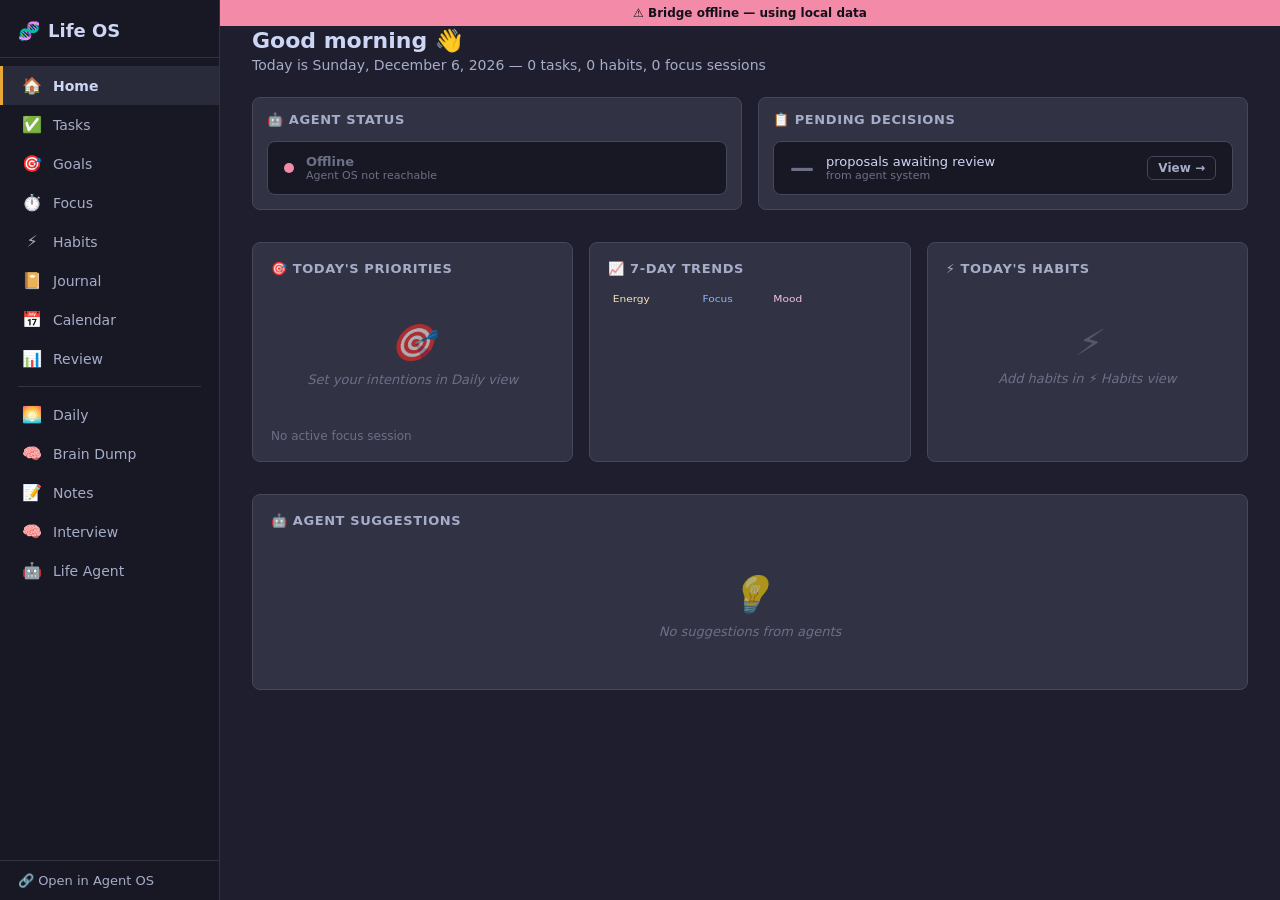
==== commit 507681bd: "fix: safe date helper to prevent crash on invalid date strings" ====
--- a/life.html
+++ b/life.html
@@ -402,7 +402,7 @@
 .journal-prompt .refresh-btn { cursor: pointer; opacity: .6; transition: opacity .15s; }
 .journal-prompt .refresh-btn:hover { opacity: 1; }
 
-/* ── Rules ────────────────────────────────────── */
+/* ── Life Agent / Rules ───────────────────────── */
 .rule-item {
   display: flex; align-items: center; gap: 10px;
   padding: 10px 12px; background: var(--bg-mantle); border-radius: 8px;
@@ -422,6 +422,169 @@
   background: white; transition: left .2s;
 }
 .rule-toggle.on .knob { left: 18px; }
+
+/* Life Agent capability row */
+.capability-row {
+  display: flex; align-items: center; gap: 12px;
+  padding: 10px 14px; background: var(--bg-mantle); border-radius: 8px;
+  margin-bottom: 6px; transition: all .2s;
+}
+.capability-row:hover { background: rgba(69,71,90,.2); }
+.capability-row .cap-icon { font-size: 18px; width: 28px; text-align: center; }
+.capability-row .cap-info { flex: 1; }
+.capability-row .cap-name { font-size: 13px; font-weight: 600; }
+.capability-row .cap-desc { font-size: 11px; color: var(--subtext0); margin-top: 2px; }
+
+/* Personality section */
+.personality-group { margin-bottom: 16px; }
+.personality-group label { font-size: 12px; color: var(--subtext0); margin-bottom: 6px; display: block; }
+.radio-group { display: flex; gap: 8px; flex-wrap: wrap; }
+.radio-pill {
+  padding: 6px 14px; border-radius: 20px; font-size: 12px; cursor: pointer;
+  background: var(--bg-mantle); border: 1px solid var(--surface1); color: var(--subtext0);
+  transition: all .2s; user-select: none;
+}
+.radio-pill:hover { border-color: var(--surface2); color: var(--text); }
+.radio-pill.active { background: rgba(232,168,56,.12); border-color: var(--gold); color: var(--gold); font-weight: 600; }
+
+.proactivity-slider { width: 100%; margin-top: 6px; accent-color: var(--gold); }
+.proactivity-value { font-size: 13px; color: var(--gold); font-weight: 600; margin-left: 8px; }
+
+/* Context display */
+.context-grid { display: grid; grid-template-columns: 1fr 1fr; gap: 8px; }
+.context-stat {
+  padding: 10px 14px; background: var(--bg-mantle); border-radius: 8px;
+  font-size: 13px; display: flex; align-items: center; gap: 8px;
+}
+.context-stat .stat-icon { font-size: 16px; }
+.context-stat .stat-value { color: var(--text); font-weight: 600; }
+.context-stat .stat-label { color: var(--subtext0); font-size: 11px; }
+
+/* ── Interview / Therapist ────────────────────── */
+.interview-container {
+  display: flex; height: calc(100vh - 80px); gap: 0;
+}
+.interview-chat {
+  flex: 1; display: flex; flex-direction: column; min-width: 0;
+}
+.interview-messages {
+  flex: 1; overflow-y: auto; padding: 16px 20px;
+  display: flex; flex-direction: column; gap: 12px;
+}
+.interview-input-bar {
+  padding: 12px 16px; border-top: 1px solid var(--surface0);
+  display: flex; gap: 8px; align-items: flex-end;
+  background: var(--bg-mantle);
+}
+.interview-input-bar textarea {
+  flex: 1; resize: none; background: var(--surface0); border: 1px solid var(--surface1);
+  border-radius: 8px; padding: 10px 14px; color: var(--text); font-size: 13px;
+  font-family: inherit; line-height: 1.4;
+}
+.interview-input-bar textarea:focus { border-color: var(--purple); outline: none; }
+.interview-input-bar button {
+  padding: 10px 18px; border-radius: 8px; background: var(--purple);
+  color: var(--bg-crust); border: none; font-weight: 600; cursor: pointer;
+  font-size: 13px; transition: all .2s; white-space: nowrap;
+}
+.interview-input-bar button:hover { filter: brightness(1.1); }
+
+.interview-sidebar {
+  width: 260px; min-width: 260px; border-left: 1px solid var(--surface0);
+  background: var(--bg-mantle); overflow-y: auto; padding: 16px;
+  transition: all .3s;
+}
+.interview-sidebar.collapsed { width: 0; min-width: 0; padding: 0; overflow: hidden; }
+.interview-sidebar h4 {
+  font-size: 12px; text-transform: uppercase; letter-spacing: .5px;
+  color: var(--subtext0); margin-bottom: 12px;
+}
+.interview-sidebar .ctx-block {
+  margin-bottom: 14px; padding: 10px; background: var(--surface0);
+  border-radius: 6px; font-size: 12px;
+}
+.interview-sidebar .ctx-block .ctx-label {
+  color: var(--subtext0); font-size: 10px; text-transform: uppercase;
+  letter-spacing: .5px; margin-bottom: 4px;
+}
+.interview-sidebar .ctx-block .ctx-value { color: var(--text); }
+
+/* Chat bubbles */
+.msg-row {
+  display: flex; gap: 8px; align-items: flex-start;
+  animation: msgSlideUp .3s ease;
+}
+.msg-row.user { flex-direction: row-reverse; }
+.msg-avatar {
+  width: 32px; height: 32px; border-radius: 50%; display: flex;
+  align-items: center; justify-content: center; font-size: 16px;
+  flex-shrink: 0;
+}
+.msg-row.therapist .msg-avatar { background: var(--surface1); }
+.msg-row.user .msg-avatar { background: var(--surface0); }
+.msg-bubble {
+  max-width: 70%; padding: 10px 14px; border-radius: 12px;
+  font-size: 13px; line-height: 1.5; word-wrap: break-word;
+}
+.msg-row.therapist .msg-bubble {
+  background: var(--surface1); border-top-left-radius: 4px;
+}
+.msg-row.user .msg-bubble {
+  background: var(--surface0); border-top-right-radius: 4px;
+}
+.msg-time {
+  font-size: 10px; color: var(--overlay0); margin-top: 4px;
+}
+.msg-row.user .msg-time { text-align: right; }
+
+/* Action buttons in therapist messages */
+.msg-action-btn {
+  display: inline-block; margin-top: 8px; padding: 4px 12px;
+  border-radius: 6px; font-size: 11px; font-weight: 600;
+  background: rgba(232,168,56,.12); border: 1px solid rgba(232,168,56,.3);
+  color: var(--gold); cursor: pointer; transition: all .2s;
+}
+.msg-action-btn:hover { background: rgba(232,168,56,.2); }
+
+/* Typing indicator */
+.typing-indicator {
+  display: flex; gap: 4px; padding: 10px 14px;
+  background: var(--surface1); border-radius: 12px;
+  border-top-left-radius: 4px; width: fit-content;
+}
+.typing-dot {
+  width: 6px; height: 6px; border-radius: 50%;
+  background: var(--overlay0); animation: typingPulse 1.2s infinite;
+}
+.typing-dot:nth-child(2) { animation-delay: .2s; }
+.typing-dot:nth-child(3) { animation-delay: .4s; }
+
+@keyframes typingPulse {
+  0%, 60%, 100% { opacity: .3; transform: scale(.8); }
+  30% { opacity: 1; transform: scale(1); }
+}
+@keyframes msgSlideUp {
+  from { opacity: 0; transform: translateY(10px); }
+  to { opacity: 1; transform: translateY(0); }
+}
+
+/* Session history */
+.session-history-item {
+  padding: 8px 10px; background: var(--bg-base); border-radius: 6px;
+  margin-bottom: 4px; cursor: pointer; transition: all .2s; font-size: 12px;
+}
+.session-history-item:hover { background: var(--surface0); }
+.session-history-item .sh-date { color: var(--subtext0); font-size: 10px; }
+.session-history-item .sh-summary { color: var(--text); margin-top: 2px; }
+
+/* Toggle sidebar button */
+.sidebar-toggle-btn {
+  position: absolute; top: 12px; right: 12px; background: var(--surface0);
+  border: 1px solid var(--surface1); border-radius: 6px; padding: 4px 8px;
+  color: var(--subtext0); cursor: pointer; font-size: 12px; z-index: 10;
+  transition: all .2s;
+}
+.sidebar-toggle-btn:hover { color: var(--text); border-color: var(--surface2); }
 
 /* ── Distraction log ──────────────────────────── */
 .distraction-item {
@@ -613,8 +776,11 @@
     <div class="nav-item" data-page="notes" onclick="navigate('notes')">
       <span class="icon">📝</span><span class="label">Notes</span>
     </div>
+    <div class="nav-item" data-page="interview" onclick="navigate('interview')">
+      <span class="icon">🧠</span><span class="label">Interview</span><span class="badge" id="interviewBadge" style="display:none">1</span>
+    </div>
     <div class="nav-item" data-page="rules" onclick="navigate('rules')">
-      <span class="icon">⚙️</span><span class="label">Rules</span>
+      <span class="icon">🤖</span><span class="label">Life Agent</span>
     </div>
   </div>
   <div class="nav-back">
@@ -1088,25 +1254,89 @@
 <!-- ════════════════ RULES ════════════════ -->
 <div class="page" id="page-rules">
   <div class="page-header">
-    <h1>⚙️ Agent Rules</h1>
-    <div class="subtitle">Define rules in natural language</div>
-  </div>
-
+    <h1>🤖 Life Agent</h1>
+    <div class="subtitle">Your personal AI — bridges intent to action across all of Life OS</div>
+  </div>
+
+  <!-- Current Context -->
   <div class="card">
-    <div style="display:flex; gap:8px">
+    <h3>📡 Current Context</h3>
+    <div class="context-grid" id="agentContextGrid"></div>
+  </div>
+
+  <!-- Capabilities -->
+  <div class="card">
+    <h3>🔐 Capabilities</h3>
+    <div id="capabilitiesList"></div>
+  </div>
+
+  <!-- Personality -->
+  <div class="card">
+    <h3>🎭 Personality</h3>
+    <div class="personality-group">
+      <label>Communication Style</label>
+      <div class="radio-group" id="commStyleGroup">
+        <div class="radio-pill" data-val="supportive" onclick="setPersonality('commStyle', 'supportive')">☀️ Supportive</div>
+        <div class="radio-pill" data-val="direct" onclick="setPersonality('commStyle', 'direct')">⚡ Direct</div>
+        <div class="radio-pill active" data-val="balanced" onclick="setPersonality('commStyle', 'balanced')">⚖️ Balanced</div>
+      </div>
+    </div>
+    <div class="personality-group">
+      <label>Proactivity <span class="proactivity-value" id="proactivityValue">50%</span></label>
+      <input type="range" class="proactivity-slider" id="proactivitySlider" min="0" max="100" value="50" oninput="setProactivity(this.value)">
+      <div style="display:flex;justify-content:space-between;font-size:10px;color:var(--overlay0);margin-top:2px"><span>Silent</span><span>Fully proactive</span></div>
+    </div>
+    <div class="personality-group">
+      <label>Check-in Frequency</label>
+      <div class="radio-group" id="checkinGroup">
+        <div class="radio-pill" data-val="never" onclick="setPersonality('checkin', 'never')">Never</div>
+        <div class="radio-pill active" data-val="daily" onclick="setPersonality('checkin', 'daily')">Daily</div>
+        <div class="radio-pill" data-val="twice" onclick="setPersonality('checkin', 'twice')">Twice daily</div>
+        <div class="radio-pill" data-val="hourly" onclick="setPersonality('checkin', 'hourly')">Hourly</div>
+      </div>
+    </div>
+  </div>
+
+  <!-- Custom Rules -->
+  <div class="card">
+    <h3>📜 Custom Rules</h3>
+    <div style="display:flex; gap:8px; margin-bottom:12px">
       <input type="text" id="newRuleInput" placeholder='e.g. "When I haven&apos;t logged energy by 10am, remind me"' style="flex:1" onkeydown="if(event.key==='Enter')addRule()">
       <button class="btn" onclick="addRule()">+ Add Rule</button>
     </div>
+    <div id="ruleList"></div>
   </div>
 
   <div class="card">
-    <h3>Active Rules</h3>
-    <div id="ruleList"></div>
-  </div>
-
-  <div class="card">
-    <h3>📋 Templates</h3>
+    <h3>📋 Rule Templates</h3>
     <div id="ruleTemplates"></div>
+  </div>
+</div>
+
+<!-- ════════════════ INTERVIEW / THERAPIST ════════════════ -->
+<div class="page" id="page-interview" style="padding:0; height:100vh;">
+  <div class="interview-container" style="position:relative;">
+    <div class="interview-chat">
+      <div style="padding:14px 20px; border-bottom:1px solid var(--surface0); display:flex; align-items:center; gap:10px; background:var(--bg-mantle);">
+        <span style="font-size:22px">🧠</span>
+        <div>
+          <div style="font-size:14px; font-weight:700;">Therapist</div>
+          <div style="font-size:11px; color:var(--subtext0);">Reflect · Recognize patterns · Process</div>
+        </div>
+        <button class="sidebar-toggle-btn" style="position:static;margin-left:auto" onclick="toggleInterviewSidebar()">☰ Context</button>
+      </div>
+      <div class="interview-messages" id="interview-messages"></div>
+      <div class="interview-input-bar">
+        <textarea id="interview-input" placeholder="Talk to your therapist..." rows="2" onkeydown="if(event.key==='Enter'&&!event.shiftKey){event.preventDefault();sendInterviewMessage()}"></textarea>
+        <button onclick="sendInterviewMessage()">Send</button>
+      </div>
+    </div>
+    <div class="interview-sidebar" id="interviewSidebar">
+      <h4>Session Context</h4>
+      <div id="interview-context"></div>
+      <h4 style="margin-top:18px">Session History</h4>
+      <div id="interview-history"></div>
+    </div>
   </div>
 </div>
 
@@ -1246,8 +1476,8 @@
       dashboard: renderDashboard, daily: renderDaily, goals: renderGoals,
       tasks: renderTasks, braindump: renderBrainDump, focus: renderFocus,
       analytics: renderAnalytics, habits: renderHabits, journal: renderJournal,
-      rules: renderRules, calendar: renderCalendar, review: renderReview,
-      notes: renderNotes,
+      rules: renderLifeAgent, calendar: renderCalendar, review: renderReview,
+      notes: renderNotes, interview: renderInterview,
     };
     if (renderers[page]) renderers[page]();
   }, 100);
@@ -2867,6 +3097,19 @@
 // ═══════════════════════════════════════════════════
 // RULES
 // ═══════════════════════════════════════════════════
+// ═══════════════════════════════════════════════════
+// LIFE AGENT (formerly Rules)
+// ═══════════════════════════════════════════════════
+const AGENT_CAPABILITIES = [
+  { key: 'tasks', icon: '✅', name: 'Tasks: Read & Write', desc: 'Can create, complete, and modify tasks', default: true },
+  { key: 'goals', icon: '🎯', name: 'Goals: Read & Write', desc: 'Can update goals, add milestones', default: true },
+  { key: 'habits', icon: '⚡', name: 'Habits: Read & Write', desc: 'Can track habits, suggest new ones', default: true },
+  { key: 'journal', icon: '📔', name: 'Journal: Read Only', desc: 'Can read journal for context (privacy default)', default: true },
+  { key: 'focus', icon: '⏱️', name: 'Focus: Read & Write', desc: 'Can start focus sessions, track time', default: true },
+  { key: 'calendar', icon: '📅', name: 'Calendar: Read & Write', desc: 'Can schedule events', default: true },
+  { key: 'external', icon: '🔗', name: 'External: Agent OS Bridge', desc: 'Can send requests to Agent OS (dispatch tasks, search vault)', default: false },
+];
+
 const RULE_TEMPLATES = [
   { text: "Block focus time every morning 9-11am", trigger: "time=09:00", action: "block_focus" },
   { text: "Auto-defer P3 tasks if I have more than 5 P1 tasks", trigger: "p1_count>5", action: "defer_p3" },
@@ -2875,12 +3118,101 @@
   { text: "When I haven't logged energy by 10am, remind me", trigger: "no_energy_by=10:00", action: "remind_energy" },
 ];
 
-function renderRules() {
+function renderLifeAgent() {
+  // Render context
+  const tasks = LS.get('tasks', []);
+  const goals = LS.get('goals', []);
+  const habits = LS.get('habits', []);
+  const journal = LS.get('journal', []);
+  const focusSessions = LS.get('focus-sessions', []);
+
+  const activeTasks = tasks.filter(t => !t.done);
+  const overdueTasks = tasks.filter(t => !t.done && t.due && t.due < todayStr());
+  const avgGoalProgress = goals.length ? Math.round(goals.reduce((s, g) => s + (g.progress || 0), 0) / goals.length) : 0;
+
+  // Last journal
+  const lastJ = journal.length ? journal[journal.length - 1] : null;
+  const lastJTime = lastJ ? relTime(lastJ.createdAt || lastJ.date) : 'never';
+  const lastJMood = lastJ?.mood || '—';
+
+  // Habit streak
+  const today = todayStr();
+  let maxStreak = 0;
+  habits.forEach(h => {
+    const log = h.log || [];
+    let streak = 0;
+    const d = new Date();
+    for (let i = 0; i < 60; i++) {
+      const ds = d.toISOString().slice(0, 10);
+      if (log.includes(ds)) { streak++; } else if (i > 0) break;
+      d.setDate(d.getDate() - 1);
+    }
+    if (streak > maxStreak) maxStreak = streak;
+  });
+
+  document.getElementById('agentContextGrid').innerHTML = `
+    <div class="context-stat"><span class="stat-icon">📋</span><div><div class="stat-value">${activeTasks.length} active tasks${overdueTasks.length ? ', ' + overdueTasks.length + ' overdue' : ''}</div><div class="stat-label">Task load</div></div></div>
+    <div class="context-stat"><span class="stat-icon">🎯</span><div><div class="stat-value">${goals.length} goals, ${avgGoalProgress}% avg progress</div><div class="stat-label">Goal tracking</div></div></div>
+    <div class="context-stat"><span class="stat-icon">📝</span><div><div class="stat-value">Last journal: ${lastJTime} (mood: ${lastJMood})</div><div class="stat-label">Journal</div></div></div>
+    <div class="context-stat"><span class="stat-icon">🔥</span><div><div class="stat-value">${maxStreak}-day habit streak</div><div class="stat-label">Best current streak</div></div></div>
+  `;
+
+  // Render capabilities
+  const caps = LS.get('agent-capabilities', null);
+  const capState = caps || AGENT_CAPABILITIES.reduce((o, c) => { o[c.key] = c.default; return o; }, {});
+  if (!caps) LS.set('agent-capabilities', capState);
+
+  document.getElementById('capabilitiesList').innerHTML = AGENT_CAPABILITIES.map(c =>
+    `<div class="capability-row">
+      <span class="cap-icon">${c.icon}</span>
+      <div class="cap-info"><div class="cap-name">${c.name}</div><div class="cap-desc">${c.desc}</div></div>
+      <div class="rule-toggle ${capState[c.key] ? 'on' : ''}" onclick="toggleCapability('${c.key}')"><div class="knob"></div></div>
+    </div>`
+  ).join('');
+
+  // Render personality
+  const personality = LS.get('agent-personality', { commStyle: 'balanced', proactivity: 50, checkin: 'daily' });
+  document.getElementById('proactivitySlider').value = personality.proactivity;
+  document.getElementById('proactivityValue').textContent = personality.proactivity + '%';
+
+  document.querySelectorAll('#commStyleGroup .radio-pill').forEach(p => {
+    p.classList.toggle('active', p.dataset.val === personality.commStyle);
+  });
+  document.querySelectorAll('#checkinGroup .radio-pill').forEach(p => {
+    p.classList.toggle('active', p.dataset.val === personality.checkin);
+  });
+
+  // Render rules
+  renderRulesList();
+}
+
+function toggleCapability(key) {
+  const caps = LS.get('agent-capabilities', {});
+  caps[key] = !caps[key];
+  LS.set('agent-capabilities', caps);
+  renderLifeAgent();
+}
+
+function setPersonality(field, value) {
+  const p = LS.get('agent-personality', { commStyle: 'balanced', proactivity: 50, checkin: 'daily' });
+  p[field] = value;
+  LS.set('agent-personality', p);
+  renderLifeAgent();
+}
+
+function setProactivity(val) {
+  const p = LS.get('agent-personality', { commStyle: 'balanced', proactivity: 50, checkin: 'daily' });
+  p.proactivity = parseInt(val);
+  LS.set('agent-personality', p);
+  document.getElementById('proactivityValue').textContent = val + '%';
+}
+
+function renderRulesList() {
   const rules = LS.get('rules', []);
   const el = document.getElementById('ruleList');
 
   if (!rules.length) {
-    el.innerHTML = '<div class="empty"><span class="empty-icon">⚙️</span>No rules defined<div class="empty-hint">Add one above or use a template</div></div>';
+    el.innerHTML = '<div class="empty"><span class="empty-icon">📜</span>No custom rules<div class="empty-hint">Add one above or use a template</div></div>';
   } else {
     el.innerHTML = rules.map((r, i) =>
       `<div class="rule-item">
@@ -2910,7 +3242,7 @@
   Bridge.postRule(rule);
   document.getElementById('newRuleInput').value = '';
   showToast('Rule added', 'success');
-  renderRules();
+  renderRulesList();
 }
 
 function adoptTemplate(text) {
@@ -2921,7 +3253,7 @@
   LS.set('rules', rules);
   Bridge.postRule(rule);
   showToast('Rule adopted!', 'success');
-  renderRules();
+  renderRulesList();
 }
 
 function toggleRule(i) {
@@ -2929,7 +3261,7 @@
   if (rules[i]) {
     rules[i].active = !rules[i].active;
     LS.set('rules', rules);
-    renderRules();
+    renderRulesList();
   }
 }
 
@@ -2937,7 +3269,350 @@
   const rules = LS.get('rules', []);
   rules.splice(i, 1);
   LS.set('rules', rules);
-  renderRules();
+  renderRulesList();
+}
+
+// ═══════════════════════════════════════════════════
+// INTERVIEW / THERAPIST
+// ═══════════════════════════════════════════════════
+const THERAPIST_RESPONSES = {
+  greeting: [
+    "Hey. How are you feeling today?",
+    "Good to see you. What's on your mind?",
+    "Welcome back. How has your day been?"
+  ],
+  mood_low: [
+    "I hear you. That sounds tough. What do you think is contributing most to that feeling?",
+    "Thank you for sharing that. Sometimes naming what's hard is the first step.",
+  ],
+  mood_high: [
+    "That's great to hear! What's been going well?",
+    "Nice. Let's capture what's working so you can replicate it.",
+  ],
+  goals_struggling: [
+    "I notice your {goal} progress has slowed. What's getting in the way?",
+    "Sometimes goals need recalibrating. Is {goal} still the right target?",
+  ],
+  habit_streak: [
+    "You've got a {count}-day streak on {habit}. How does that feel?",
+    "Consistency is showing up. {count} days of {habit} is real momentum.",
+  ],
+  reflection: [
+    "What's one thing you'd do differently this week?",
+    "If you could only accomplish one thing tomorrow, what would matter most?",
+    "What's something you've been avoiding?",
+  ],
+  stressed: ["What's the biggest source of stress right now? Let's break it down."],
+  overwhelmed: ["When everything feels like too much, let's just pick ONE thing. What's most urgent?"],
+  grateful: ["Gratitude is powerful. Tell me three specific things."],
+  stuck: ["Feeling stuck usually means something needs to change. What's the constraint?"],
+  default: [
+    "Tell me more about that.",
+    "How does that make you feel?",
+    "What would the ideal outcome look like?",
+    "That's interesting. What triggered that thought?",
+    "I'm listening. Keep going.",
+  ],
+};
+
+let interviewSessionId = null;
+let interviewInitialized = false;
+
+function renderInterview() {
+  if (!interviewInitialized) {
+    interviewInitialized = true;
+    loadOrStartSession();
+  }
+  renderInterviewContext();
+  renderInterviewHistory();
+  scrollInterviewToBottom();
+  // Show badge
+  const badge = document.getElementById('interviewBadge');
+  if (badge) badge.style.display = 'none';
+}
+
+function loadOrStartSession() {
+  const sessions = LS.get('interview-sessions', []);
+  const today = todayStr();
+  let current = sessions.find(s => s.date === today && !s.ended);
+  if (!current) {
+    current = { id: uid(), date: today, messages: [], startedAt: nowISO(), ended: false };
+    sessions.push(current);
+    LS.set('interview-sessions', sessions);
+    // Send greeting
+    const greeting = pickRandom(THERAPIST_RESPONSES.greeting);
+    addTherapistMessage(current.id, greeting);
+  }
+  interviewSessionId = current.id;
+  renderMessages(current.messages);
+}
+
+function getSession(sessionId) {
+  const sessions = LS.get('interview-sessions', []);
+  return sessions.find(s => s.id === (sessionId || interviewSessionId));
+}
+
+function saveSession(session) {
+  const sessions = LS.get('interview-sessions', []);
+  const idx = sessions.findIndex(s => s.id === session.id);
+  if (idx >= 0) sessions[idx] = session;
+  LS.set('interview-sessions', sessions);
+}
+
+function renderMessages(messages) {
+  const el = document.getElementById('interview-messages');
+  el.innerHTML = messages.map(m =>
+    `<div class="msg-row ${m.role}">
+      <div class="msg-avatar">${m.role === 'therapist' ? '🧠' : '👤'}</div>
+      <div>
+        <div class="msg-bubble">${esc(m.text)}${m.actions ? m.actions.map(a =>
+          `<br><span class="msg-action-btn" onclick="${a.onclick}">${a.label}</span>`
+        ).join('') : ''}</div>
+        <div class="msg-time">${relTime(m.time)}</div>
+      </div>
+    </div>`
+  ).join('');
+  scrollInterviewToBottom();
+}
+
+function scrollInterviewToBottom() {
+  const el = document.getElementById('interview-messages');
+  if (el) setTimeout(() => el.scrollTop = el.scrollHeight, 50);
+}
+
+function sendInterviewMessage() {
+  const input = document.getElementById('interview-input');
+  const text = input.value.trim();
+  if (!text) return;
+  input.value = '';
+
+  const session = getSession();
+  if (!session) return;
+
+  session.messages.push({ role: 'user', text, time: nowISO() });
+  saveSession(session);
+  renderMessages(session.messages);
+
+  // Show typing indicator
+  showTypingIndicator();
+
+  // Generate response after delay
+  setTimeout(() => {
+    hideTypingIndicator();
+    const response = generateTherapistResponse(text, session);
+    addTherapistMessage(session.id, response.text, response.actions);
+  }, 800 + Math.random() * 1200);
+}
+
+function showTypingIndicator() {
+  const el = document.getElementById('interview-messages');
+  const indicator = document.createElement('div');
+  indicator.className = 'msg-row therapist';
+  indicator.id = 'typing-indicator';
+  indicator.innerHTML = `
+    <div class="msg-avatar">🧠</div>
+    <div class="typing-indicator">
+      <div class="typing-dot"></div>
+      <div class="typing-dot"></div>
+      <div class="typing-dot"></div>
+    </div>`;
+  el.appendChild(indicator);
+  scrollInterviewToBottom();
+}
+
+function hideTypingIndicator() {
+  const el = document.getElementById('typing-indicator');
+  if (el) el.remove();
+}
+
+function addTherapistMessage(sessionId, text, actions) {
+  const session = getSession(sessionId);
+  if (!session) return;
+  const msg = { role: 'therapist', text, time: nowISO() };
+  if (actions) msg.actions = actions;
+  session.messages.push(msg);
+  saveSession(session);
+  renderMessages(session.messages);
+}
+
+function generateTherapistResponse(userText, session) {
+  const lower = userText.toLowerCase();
+  const tasks = LS.get('tasks', []);
+  const goals = LS.get('goals', []);
+  const habits = LS.get('habits', []);
+
+  // Keyword detection
+  if (lower.match(/stress|anxious|anxiety|tense/)) {
+    return { text: pickRandom(THERAPIST_RESPONSES.stressed) };
+  }
+  if (lower.match(/overwhelm|too much|can't cope|cant cope/)) {
+    return { text: pickRandom(THERAPIST_RESPONSES.overwhelmed) };
+  }
+  if (lower.match(/grateful|thankful|appreciate/)) {
+    return { text: pickRandom(THERAPIST_RESPONSES.grateful) };
+  }
+  if (lower.match(/stuck|blocked|stagnant/)) {
+    return { text: pickRandom(THERAPIST_RESPONSES.stuck) };
+  }
+  if (lower.match(/sad|bad|terrible|awful|horrible|down|depressed|low/)) {
+    return { text: pickRandom(THERAPIST_RESPONSES.mood_low) };
+  }
+  if (lower.match(/great|amazing|good|happy|fantastic|wonderful|awesome/)) {
+    return { text: pickRandom(THERAPIST_RESPONSES.mood_high) };
+  }
+
+  // Context-aware responses
+  if (lower.match(/exercise|workout|gym|run|fitness/) && habits.length >= 0) {
+    return {
+      text: "You mentioned wanting to exercise more. Consistency beats intensity — even 15 minutes counts.",
+      actions: [{ label: '⚡ Create Habit', onclick: "interviewCreateHabit('Exercise')" }]
+    };
+  }
+  if (lower.match(/goal|achieve|accomplish|target/)) {
+    const struggling = goals.find(g => (g.progress || 0) < 30);
+    if (struggling) {
+      return { text: pickRandom(THERAPIST_RESPONSES.goals_struggling).replace('{goal}', struggling.title || 'that goal') };
+    }
+    return {
+      text: "What goal is on your mind? Let's make it concrete.",
+      actions: [{ label: '🎯 Create Goal', onclick: "interviewCreateGoal()" }]
+    };
+  }
+  if (lower.match(/task|todo|to-do|overwhelm/)) {
+    const overdue = tasks.filter(t => !t.done && t.due && t.due < todayStr());
+    if (overdue.length) {
+      return {
+        text: `I see you have ${overdue.length} overdue task${overdue.length > 1 ? 's' : ''}. That weight adds up. Which one is bothering you most?`,
+        actions: [{ label: '📋 Prioritize Tasks', onclick: "navigate('tasks')" }]
+      };
+    }
+  }
+  if (lower.match(/habit/)) {
+    const today = todayStr();
+    let bestStreak = 0, bestHabit = '';
+    habits.forEach(h => {
+      const log = h.log || [];
+      let streak = 0;
+      const d = new Date();
+      for (let i = 0; i < 60; i++) {
+        if (log.includes(d.toISOString().slice(0, 10))) streak++; else if (i > 0) break;
+        d.setDate(d.getDate() - 1);
+      }
+      if (streak > bestStreak) { bestStreak = streak; bestHabit = h.name || h.title || 'a habit'; }
+    });
+    if (bestStreak > 2) {
+      return { text: pickRandom(THERAPIST_RESPONSES.habit_streak).replace('{count}', bestStreak).replace('{habit}', bestHabit) };
+    }
+  }
+
+  // Every 4th message, offer a reflection prompt
+  if (session.messages.length % 8 === 6) {
+    return { text: pickRandom(THERAPIST_RESPONSES.reflection) };
+  }
+
+  return { text: pickRandom(THERAPIST_RESPONSES.default) };
+}
+
+function pickRandom(arr) { return arr[Math.floor(Math.random() * arr.length)]; }
+
+// Bridge actions from therapist
+function interviewCreateHabit(name) {
+  const habits = LS.get('habits', []);
+  habits.push({ id: uid(), name: name || 'New Habit', log: [], createdAt: nowISO() });
+  LS.set('habits', habits);
+  showToast('Habit created: ' + (name || 'New Habit'), 'success');
+  addTherapistMessage(interviewSessionId, `Done — I've created a "${name}" habit for you. The key is showing up, not perfection.`);
+}
+
+function interviewCreateGoal() {
+  navigate('goals');
+  showToast('Create your goal on the Goals page', 'info');
+}
+
+// Sidebar context
+function renderInterviewContext() {
+  const tasks = LS.get('tasks', []);
+  const goals = LS.get('goals', []);
+  const habits = LS.get('habits', []);
+  const journal = LS.get('journal', []);
+  const focusSessions = LS.get('focus-sessions', []);
+
+  const overdue = tasks.filter(t => !t.done && t.due && t.due < todayStr());
+  const activeTasks = tasks.filter(t => !t.done);
+
+  // Mood trend from last 5 journal entries
+  const recentJ = journal.slice(-5);
+  const moodIcons = { great: '😄', good: '🙂', okay: '😐', bad: '😔', terrible: '😢' };
+  const moodTrend = recentJ.map(j => moodIcons[j.mood] || j.mood || '—').join(' ');
+
+  // Best habit streak
+  let bestStreak = 0, bestHabit = '';
+  habits.forEach(h => {
+    const log = h.log || [];
+    let streak = 0;
+    const d = new Date();
+    for (let i = 0; i < 60; i++) {
+      if (log.includes(d.toISOString().slice(0, 10))) streak++; else if (i > 0) break;
+      d.setDate(d.getDate() - 1);
+    }
+    if (streak > bestStreak) { bestStreak = streak; bestHabit = h.name || h.title || ''; }
+  });
+
+  // Goal progress
+  const avgProgress = goals.length ? Math.round(goals.reduce((s, g) => s + (g.progress || 0), 0) / goals.length) : 0;
+
+  // Last focus
+  const lastFocus = focusSessions.length ? focusSessions[focusSessions.length - 1] : null;
+
+  // Patterns
+  const patterns = [];
+  if (activeTasks.length > 15) patterns.push('⚠️ Task count high (' + activeTasks.length + ') — mood may be impacted');
+  if (overdue.length > 3) patterns.push('⚠️ ' + overdue.length + ' overdue tasks piling up');
+  if (bestStreak > 5) patterns.push('✅ Strong ' + bestStreak + '-day streak on ' + bestHabit);
+  if (journal.length && !journal.find(j => j.date === todayStr())) patterns.push('📝 No journal entry today');
+
+  const el = document.getElementById('interview-context');
+  el.innerHTML = `
+    <div class="ctx-block"><div class="ctx-label">Mood Trend</div><div class="ctx-value">${moodTrend || 'No entries yet'}</div></div>
+    <div class="ctx-block"><div class="ctx-label">Habit Streaks</div><div class="ctx-value">${bestStreak > 0 ? '🔥 ' + bestStreak + 'd — ' + bestHabit : 'No active streaks'}</div></div>
+    <div class="ctx-block"><div class="ctx-label">Overdue Tasks</div><div class="ctx-value">${overdue.length ? '⚠️ ' + overdue.length + ' overdue' : '✅ All clear'}</div></div>
+    <div class="ctx-block"><div class="ctx-label">Goal Progress</div><div class="ctx-value">${goals.length ? '🎯 ' + avgProgress + '% avg across ' + goals.length + ' goals' : 'No goals set'}</div></div>
+    <div class="ctx-block"><div class="ctx-label">Last Focus</div><div class="ctx-value">${lastFocus ? relTime(lastFocus.endedAt || lastFocus.startedAt) : 'None yet'}</div></div>
+    ${patterns.length ? '<div class="ctx-block"><div class="ctx-label">Patterns Noticed</div><div class="ctx-value">' + patterns.join('<br>') + '</div></div>' : ''}
+  `;
+}
+
+function renderInterviewHistory() {
+  const sessions = LS.get('interview-sessions', []);
+  const past = sessions.filter(s => s.id !== interviewSessionId).reverse().slice(0, 10);
+  const el = document.getElementById('interview-history');
+
+  if (!past.length) {
+    el.innerHTML = '<div style="font-size:11px;color:var(--overlay0)">No previous sessions</div>';
+    return;
+  }
+
+  el.innerHTML = past.map(s => {
+    const msgCount = s.messages.length;
+    const summary = s.messages.find(m => m.role === 'user')?.text?.slice(0, 50) || 'Session';
+    return `<div class="session-history-item" onclick="loadPastSession('${s.id}')">
+      <div class="sh-date">${s.date} · ${msgCount} messages</div>
+      <div class="sh-summary">${esc(summary)}${summary.length >= 50 ? '…' : ''}</div>
+    </div>`;
+  }).join('');
+}
+
+function loadPastSession(sessionId) {
+  const session = getSession(sessionId);
+  if (!session) return;
+  interviewSessionId = sessionId;
+  renderMessages(session.messages);
+  renderInterviewContext();
+}
+
+function toggleInterviewSidebar() {
+  const sb = document.getElementById('interviewSidebar');
+  sb.classList.toggle('collapsed');
 }
 
 // ═══════════════════════════════════════════════════
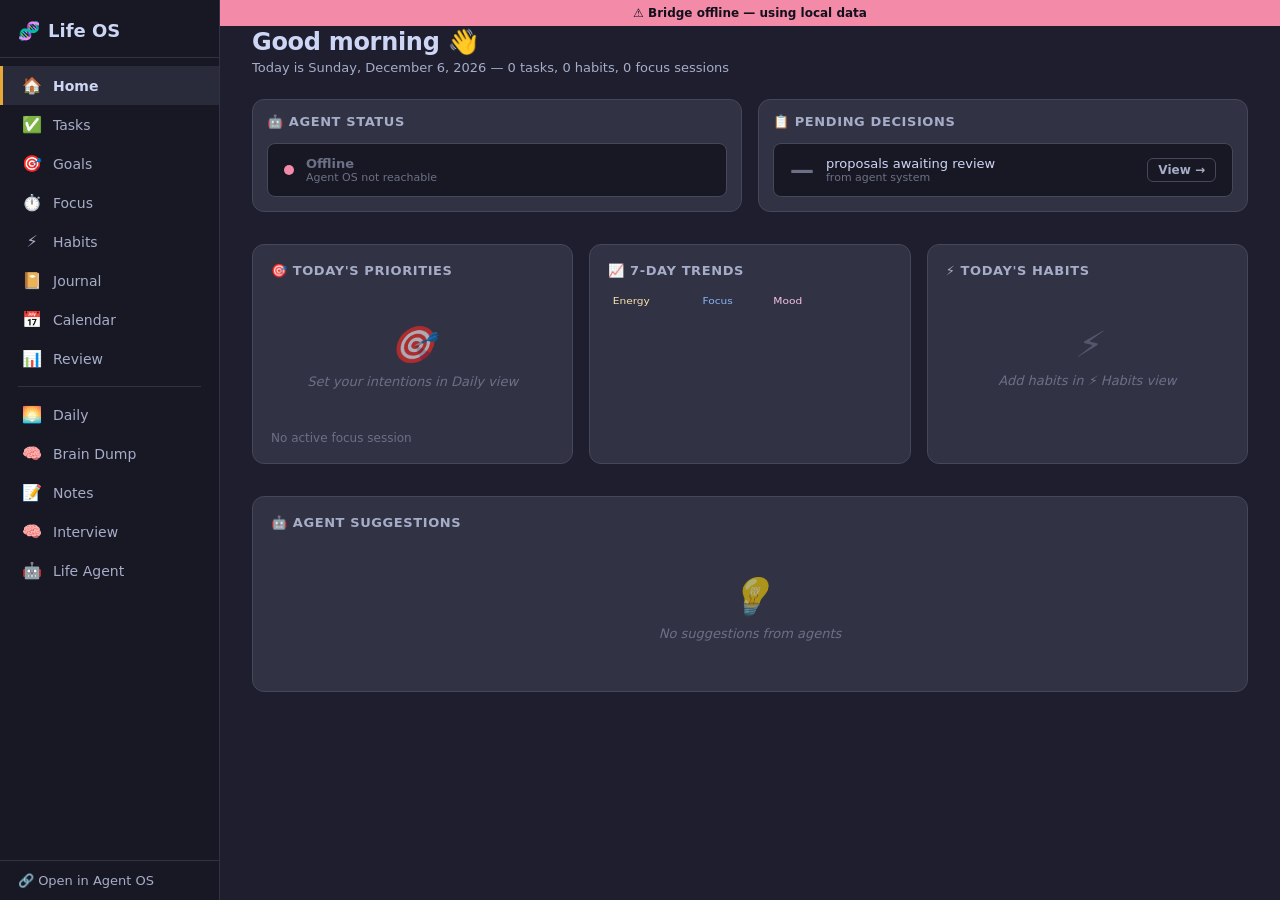
==== commit 57f0d227: "fix: talk page message loading with channel ID resolution (v103)" ====
--- a/life.html
+++ b/life.html
@@ -73,23 +73,23 @@
 }
 .page {
   display: none; padding: 28px 32px; min-height: 100%;
-  opacity: 0; transform: translateY(6px);
-  transition: opacity .25s ease, transform .25s ease;
+  opacity: 0; transform: translateY(8px);
+  transition: opacity .35s cubic-bezier(.4,0,.2,1), transform .35s cubic-bezier(.4,0,.2,1);
 }
 .page.active { display: block; opacity: 1; transform: translateY(0); }
 .page.fade-in { opacity: 1; transform: translateY(0); }
 
 .page-header { margin-bottom: 24px; }
-.page-header h1 { font-size: 22px; font-weight: 700; margin-bottom: 4px; }
-.page-header .subtitle { font-size: 14px; color: var(--subtext0); }
+.page-header h1 { font-size: 24px; font-weight: 700; margin-bottom: 4px; letter-spacing: -.3px; }
+.page-header .subtitle { font-size: 13px; color: var(--subtext0); }
 
 /* ── Cards ────────────────────────────────────── */
 .card {
   background: var(--surface0); border: 1px solid var(--surface1);
-  border-radius: 8px; padding: 18px; margin-bottom: 16px;
-  transition: border-color .2s, box-shadow .2s;
-}
-.card:hover { border-color: var(--surface2); }
+  border-radius: 12px; padding: 18px; margin-bottom: 16px;
+  transition: border-color .25s ease, box-shadow .25s ease, transform .2s ease;
+}
+.card:hover { border-color: var(--surface2); box-shadow: 0 4px 16px rgba(0,0,0,.15); transform: translateY(-1px); }
 .card h3 {
   font-size: 13px; text-transform: uppercase; letter-spacing: .6px;
   color: var(--subtext0); margin-bottom: 14px; display: flex;
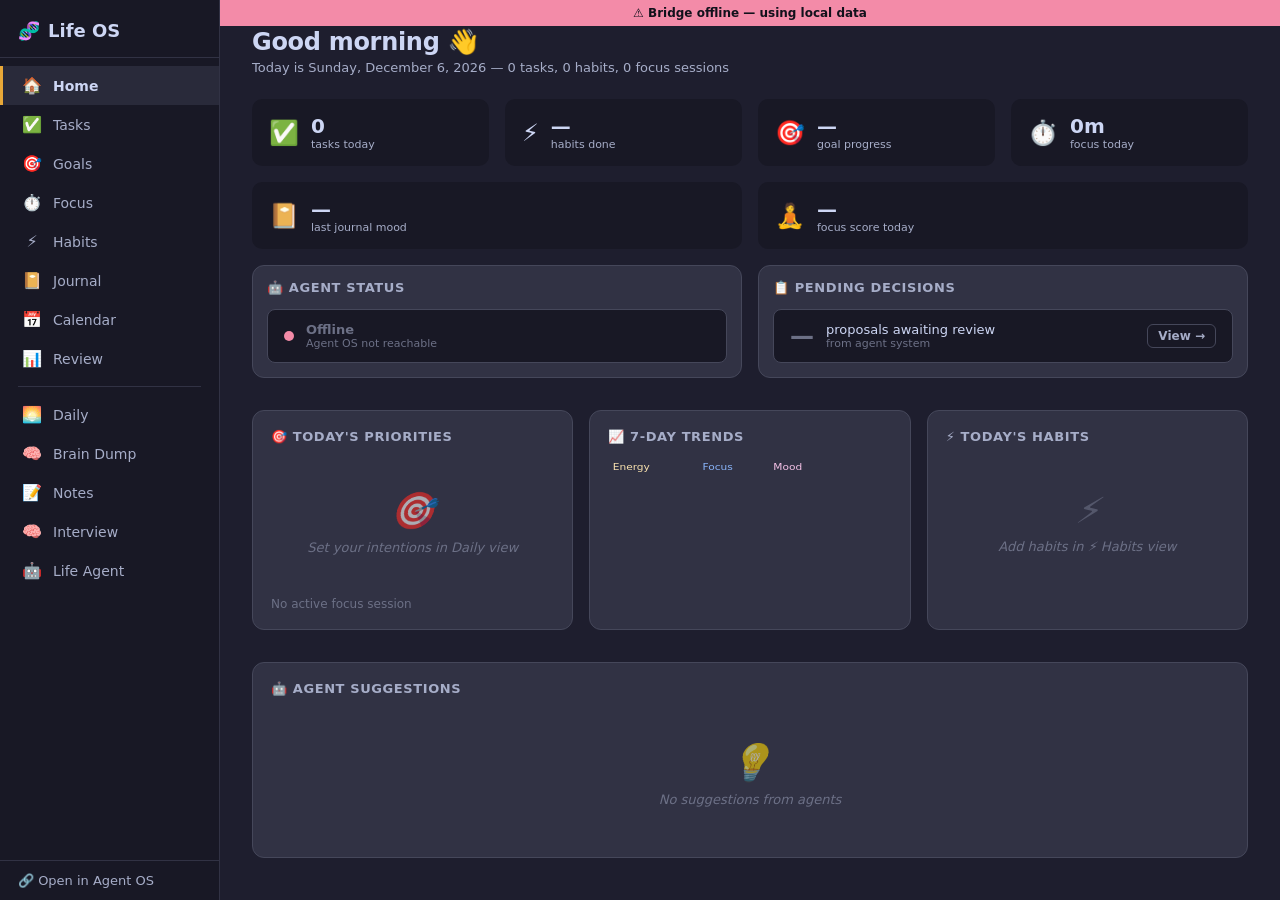
==== commit ca0be8f5: "feat: global keyboard system, vim-style go nav, command palette with search modes (v104)" ====
--- a/life.html
+++ b/life.html
@@ -705,6 +705,97 @@
 ::-webkit-scrollbar-thumb { background: var(--surface1); border-radius: 3px; }
 ::-webkit-scrollbar-thumb:hover { background: var(--surface2); }
 
+/* ── Drag handle ──────────────────────────────── */
+.drag-handle {
+  cursor: grab; color: var(--surface2); font-size: 14px; flex-shrink: 0;
+  user-select: none; transition: color .15s; padding: 0 2px;
+}
+.drag-handle:hover { color: var(--overlay0); }
+.drag-handle:active { cursor: grabbing; }
+
+/* ── Due date ─────────────────────────────────── */
+.due-date { font-size: 11px; padding: 2px 6px; border-radius: 4px; }
+.due-date.overdue { background: rgba(243,139,168,.15); color: var(--red); font-weight: 600; }
+.due-date.upcoming { background: rgba(249,226,175,.1); color: var(--yellow); }
+.due-date.normal { color: var(--overlay0); }
+
+/* ── Subtask progress bar ─────────────────────── */
+.subtask-progress {
+  display: inline-flex; align-items: center; gap: 4px; font-size: 11px; color: var(--overlay0);
+}
+.subtask-progress-bar {
+  width: 40px; height: 4px; background: var(--surface1); border-radius: 2px; overflow: hidden;
+}
+.subtask-progress-bar .fill { height: 100%; background: var(--green); border-radius: 2px; transition: width .3s; }
+
+/* ── Quick-add bar ────────────────────────────── */
+.quick-add-bar {
+  display: flex; gap: 8px; padding: 10px 14px; background: var(--bg-mantle);
+  border: 1px solid var(--surface1); border-radius: 10px; margin-bottom: 16px;
+  align-items: center; transition: border-color .2s, box-shadow .2s;
+}
+.quick-add-bar:focus-within { border-color: var(--blue); box-shadow: 0 0 0 2px rgba(137,180,250,.12); }
+.quick-add-bar input {
+  flex: 1; background: transparent; border: none; color: var(--text);
+  font-size: 14px; outline: none;
+}
+.quick-add-bar input::placeholder { color: var(--overlay0); }
+.quick-add-bar .hint { font-size: 11px; color: var(--surface2); white-space: nowrap; }
+
+/* ── Goal enhancements ────────────────────────── */
+.goal-habits-link { font-size: 11px; color: var(--teal); margin-top: 6px; }
+.goal-habits-link span { background: rgba(148,226,213,.1); padding: 2px 6px; border-radius: 4px; margin-right: 4px; }
+.goal-countdown { font-size: 11px; padding: 2px 8px; border-radius: 4px; background: rgba(137,180,250,.1); color: var(--blue); }
+.goal-countdown.urgent { background: rgba(243,139,168,.1); color: var(--red); }
+
+/* ── Habit heat map ───────────────────────────── */
+.habit-heatmap { display: flex; flex-direction: column; gap: 8px; }
+.habit-heatmap-row { display: flex; align-items: center; gap: 10px; }
+.habit-heatmap-row .habit-name { font-size: 13px; font-weight: 600; min-width: 100px; }
+.habit-heatmap-row .habit-stats { font-size: 11px; color: var(--overlay0); margin-left: auto; min-width: 80px; text-align: right; }
+.habit-category-badge {
+  display: inline-block; width: 8px; height: 8px; border-radius: 50%; margin-right: 6px; flex-shrink: 0;
+}
+.streak-fire { color: var(--peach); font-weight: 700; }
+.best-streak { font-size: 10px; color: var(--overlay0); }
+
+/* ── Journal enhancements ─────────────────────── */
+.word-count { font-size: 11px; color: var(--overlay0); text-align: right; margin-top: 4px; }
+.journal-entry-viewer {
+  max-height: 0; overflow: hidden; transition: max-height .3s ease;
+}
+.journal-entry-viewer.open { max-height: 500px; }
+.journal-prompts-section {
+  display: flex; flex-wrap: wrap; gap: 6px; margin-top: 8px;
+}
+.journal-prompt-chip {
+  font-size: 11px; padding: 4px 10px; border-radius: 16px; cursor: pointer;
+  background: var(--bg-mantle); border: 1px solid var(--surface1); color: var(--subtext0);
+  transition: all .2s;
+}
+.journal-prompt-chip:hover { border-color: var(--blue); color: var(--text); background: rgba(137,180,250,.06); }
+
+/* ── Focus enhancements ───────────────────────── */
+.focus-score-ring {
+  display: flex; align-items: center; justify-content: center; flex-direction: column;
+}
+.ambient-btn .status { font-size: 10px; display: block; margin-top: 2px; }
+
+/* ── Dashboard stat cards ─────────────────────── */
+.dash-stat-card {
+  background: var(--bg-mantle); border-radius: 10px; padding: 14px 16px;
+  display: flex; align-items: center; gap: 12px; transition: all .2s;
+  border: 1px solid transparent;
+}
+.dash-stat-card:hover { border-color: var(--surface1); transform: translateY(-1px); }
+.dash-stat-card .icon { font-size: 24px; }
+.dash-stat-card .info { flex: 1; }
+.dash-stat-card .val { font-size: 20px; font-weight: 700; }
+.dash-stat-card .label { font-size: 11px; color: var(--subtext0); }
+
+/* ── Stat boxes border-radius match ──────────── */
+.stat-box { border-radius: 10px; }
+
 /* ── Mobile ───────────────────────────────────── */
 @media (max-width: 768px) {
   .sidebar {
@@ -796,6 +887,32 @@
   <div class="page-header">
     <h1 id="dashGreeting">Good morning 👋</h1>
     <div class="subtitle" id="dashSummary">Loading...</div>
+  </div>
+
+  <!-- Dashboard Stats Row -->
+  <div class="card-grid cols-4" id="dashStatsRow" style="margin-bottom:16px">
+    <div class="dash-stat-card"><span class="icon">✅</span><div class="info"><div class="val" id="dashTaskCount">0</div><div class="label">tasks today</div></div></div>
+    <div class="dash-stat-card"><span class="icon">⚡</span><div class="info"><div class="val" id="dashHabitStatus">—</div><div class="label">habits done</div></div></div>
+    <div class="dash-stat-card"><span class="icon">🎯</span><div class="info"><div class="val" id="dashGoalProgress">—</div><div class="label">goal progress</div></div></div>
+    <div class="dash-stat-card"><span class="icon">⏱️</span><div class="info"><div class="val" id="dashFocusTime">0m</div><div class="label">focus today</div></div></div>
+  </div>
+
+  <!-- Last Journal Mood + Focus Score -->
+  <div class="card-grid cols-2" style="margin-bottom:16px">
+    <div class="dash-stat-card">
+      <span class="icon">📔</span>
+      <div class="info">
+        <div class="val" id="dashLastMood">—</div>
+        <div class="label">last journal mood</div>
+      </div>
+    </div>
+    <div class="dash-stat-card">
+      <span class="icon">🧘</span>
+      <div class="info">
+        <div class="val" id="dashFocusScore">—</div>
+        <div class="label">focus score today</div>
+      </div>
+    </div>
   </div>
 
   <!-- Agent OS Integration row -->
@@ -870,6 +987,13 @@
     <div class="tab" onclick="switchTaskTab('scheduled')">📅 Scheduled</div>
     <div class="tab" onclick="switchTaskTab('someday')">💭 Someday</div>
     <div class="tab" onclick="switchTaskTab('completed')">✅ Done</div>
+  </div>
+
+  <!-- Quick-add bar -->
+  <div class="quick-add-bar">
+    <span style="color:var(--blue);font-size:16px">+</span>
+    <input type="text" id="quickAddInput" placeholder="Quick add task — press Enter..." onkeydown="if(event.key==='Enter')quickAddTask()">
+    <span class="hint">⏎ Enter</span>
   </div>
 
   <!-- Tag filter bar -->
@@ -889,6 +1013,7 @@
       <option value="medium">🟡 Medium</option>
       <option value="large">🔴 Large</option>
     </select>
+    <input type="date" id="newTaskDue" style="width:140px" title="Due date">
     <input type="text" id="newTaskTags" placeholder="Tags (comma sep)" style="width:140px">
     <button class="btn" onclick="addTask()">Add</button>
   </div>
@@ -1005,11 +1130,19 @@
     <div id="habitStreaks"><div class="empty">Add habits to see streaks</div></div>
   </div>
 
-  <div style="display:flex; gap:8px; margin-top:16px">
-    <input type="text" id="newHabitName" placeholder="New habit name..." style="flex:1">
+  <div style="display:flex; gap:8px; margin-top:16px; flex-wrap:wrap">
+    <input type="text" id="newHabitName" placeholder="New habit name..." style="flex:1;min-width:160px">
     <select id="newHabitFreq" style="width:100px">
       <option value="daily">Daily</option>
       <option value="weekly">Weekly</option>
+    </select>
+    <select id="newHabitCategory" style="width:120px">
+      <option value="health">💪 Health</option>
+      <option value="mind">🧠 Mind</option>
+      <option value="work">💼 Work</option>
+      <option value="social">🤝 Social</option>
+      <option value="creative">🎨 Creative</option>
+      <option value="other">📦 Other</option>
     </select>
     <button class="btn green" onclick="addHabit()">+ Add Habit</button>
   </div>
@@ -1037,11 +1170,11 @@
   <div class="card">
     <h3>How are you feeling?</h3>
     <div class="mood-selector">
-      <div class="mood-btn" onclick="selectMood('😫')">😫</div>
-      <div class="mood-btn" onclick="selectMood('😕')">😕</div>
+      <div class="mood-btn" onclick="selectMood('😢')">😢</div>
       <div class="mood-btn" onclick="selectMood('😐')">😐</div>
       <div class="mood-btn" onclick="selectMood('🙂')">🙂</div>
-      <div class="mood-btn" onclick="selectMood('😄')">😄</div>
+      <div class="mood-btn" onclick="selectMood('😊')">😊</div>
+      <div class="mood-btn" onclick="selectMood('🤩')">🤩</div>
     </div>
 
     <h3 style="margin-top:12px">Energy Level</h3>
@@ -1056,11 +1189,16 @@
     <div style="display:flex; flex-direction:column; gap:10px">
       <div>
         <label style="font-size:12px; color:var(--subtext0); display:block; margin-bottom:4px">What are you grateful for?</label>
-        <textarea id="journalGratitude" rows="2" style="width:100%" placeholder="Three things..."></textarea>
+        <textarea id="journalGratitude" rows="2" style="width:100%" placeholder="Three things..." oninput="updateWordCount()"></textarea>
       </div>
       <div>
         <label style="font-size:12px; color:var(--subtext0); display:block; margin-bottom:4px">Reflection</label>
-        <textarea id="journalReflection" rows="3" style="width:100%" placeholder="How was your day? What did you learn?"></textarea>
+        <textarea id="journalReflection" rows="3" style="width:100%" placeholder="How was your day? What did you learn?" oninput="updateWordCount()"></textarea>
+        <div class="word-count" id="journalWordCount">0 words</div>
+      </div>
+      <div>
+        <label style="font-size:12px; color:var(--subtext0); display:block; margin-bottom:4px">💡 Prompts</label>
+        <div class="journal-prompts-section" id="journalPromptChips"></div>
       </div>
     </div>
     <div style="display:flex;gap:8px;margin-top:12px">
@@ -1500,6 +1638,37 @@
   document.getElementById('dashSummary').textContent =
     `Today is ${dateStr} — ${todayTasks.length} tasks, ${habits.length} habits, ${focusSessions.length} focus sessions`;
 
+  // Wire up dashboard stat cards
+  document.getElementById('dashTaskCount').textContent = todayTasks.length;
+  const habitLog = LS.get('habit-log-' + todayStr(), {});
+  const habitsDone = habits.filter(h => habitLog[h.id]).length;
+  document.getElementById('dashHabitStatus').textContent = habits.length ? `${habitsDone}/${habits.length}` : '—';
+
+  // Goal progress
+  const goals = LS.get('goals', []);
+  if (goals.length) {
+    const avgProg = Math.round(goals.reduce((s, g) => s + calcGoalProgress(g, goals) * 100, 0) / goals.length);
+    document.getElementById('dashGoalProgress').textContent = avgProg + '%';
+  }
+
+  // Focus time today
+  const focusMins = focusSessions.reduce((s, f) => s + (f.mins || 0), 0);
+  document.getElementById('dashFocusTime').textContent = focusMins >= 60 ? Math.floor(focusMins/60) + 'h ' + (focusMins%60) + 'm' : focusMins + 'm';
+
+  // Last journal mood
+  const allJournal = LS.get('journal', []);
+  const lastEntry = allJournal.length ? allJournal[allJournal.length - 1] : null;
+  document.getElementById('dashLastMood').textContent = lastEntry ? lastEntry.mood : '—';
+
+  // Focus score
+  const distractionsToday = LS.get('distractions', []).filter(d => d.date === todayStr()).length;
+  if (focusMins > 0) {
+    const score = Math.max(0, Math.round(((focusMins - distractionsToday * 5) / focusMins) * 100));
+    document.getElementById('dashFocusScore').textContent = score + '%';
+  } else {
+    document.getElementById('dashFocusScore').textContent = '—';
+  }
+
   // Priorities
   const priEl = document.getElementById('dashPriorities');
   const intentions = LS.get('intentions-' + todayStr(), []);
@@ -1527,7 +1696,6 @@
 
   // Habits
   const dhEl = document.getElementById('dashHabits');
-  const habitLog = LS.get('habit-log-' + todayStr(), {});
   if (habits.length) {
     dhEl.innerHTML = habits.map(h =>
       `<div class="task-row" onclick="toggleHabitFromDash('${h.id}')" style="cursor:pointer">
@@ -2190,21 +2358,46 @@
   renderTaskList();
 }
 
+function quickAddTask() {
+  const input = document.getElementById('quickAddInput');
+  const title = input.value.trim();
+  if (!title) return;
+  const tasks = LS.get('tasks', []);
+  tasks.push({ id: uid(), title, priority: 'p2', estimate: '', tags: [], bucket: 'inbox', done: false, notes: '', subtasks: [], createdAt: nowISO() });
+  LS.set('tasks', tasks);
+  input.value = '';
+  showToast('Task added to inbox', 'success');
+  renderTasks();
+}
+
 function addTask() {
   const title = document.getElementById('newTaskInput').value.trim();
   if (!title) return;
   const priority = document.getElementById('newTaskPriority').value;
   const estimate = document.getElementById('newTaskEstimate').value;
+  const due = document.getElementById('newTaskDue')?.value || '';
   const tagsRaw = document.getElementById('newTaskTags').value.trim();
   const tags = tagsRaw ? tagsRaw.split(',').map(t => t.trim().toLowerCase()).filter(Boolean) : [];
   const tasks = LS.get('tasks', []);
-  tasks.push({ id: uid(), title, priority, estimate, tags, bucket: 'inbox', done: false, notes: '', subtasks: [], createdAt: nowISO() });
+  tasks.push({ id: uid(), title, priority, estimate, tags, due, bucket: 'inbox', done: false, notes: '', subtasks: [], createdAt: nowISO() });
   LS.set('tasks', tasks);
   document.getElementById('newTaskInput').value = '';
   document.getElementById('newTaskTags').value = '';
   document.getElementById('newTaskEstimate').value = '';
+  if (document.getElementById('newTaskDue')) document.getElementById('newTaskDue').value = '';
   showToast('Task added', 'success');
   renderTasks();
+}
+
+function getDueDateInfo(due) {
+  if (!due) return null;
+  const today = new Date(todayStr());
+  const dueDate = new Date(due);
+  const diff = Math.ceil((dueDate - today) / 86400000);
+  if (diff < 0) return { class: 'overdue', text: Math.abs(diff) + 'd overdue' };
+  if (diff === 0) return { class: 'overdue', text: 'Due today' };
+  if (diff <= 3) return { class: 'upcoming', text: diff + 'd left' };
+  return { class: 'normal', text: due };
 }
 
 function toggleTask(id) {
